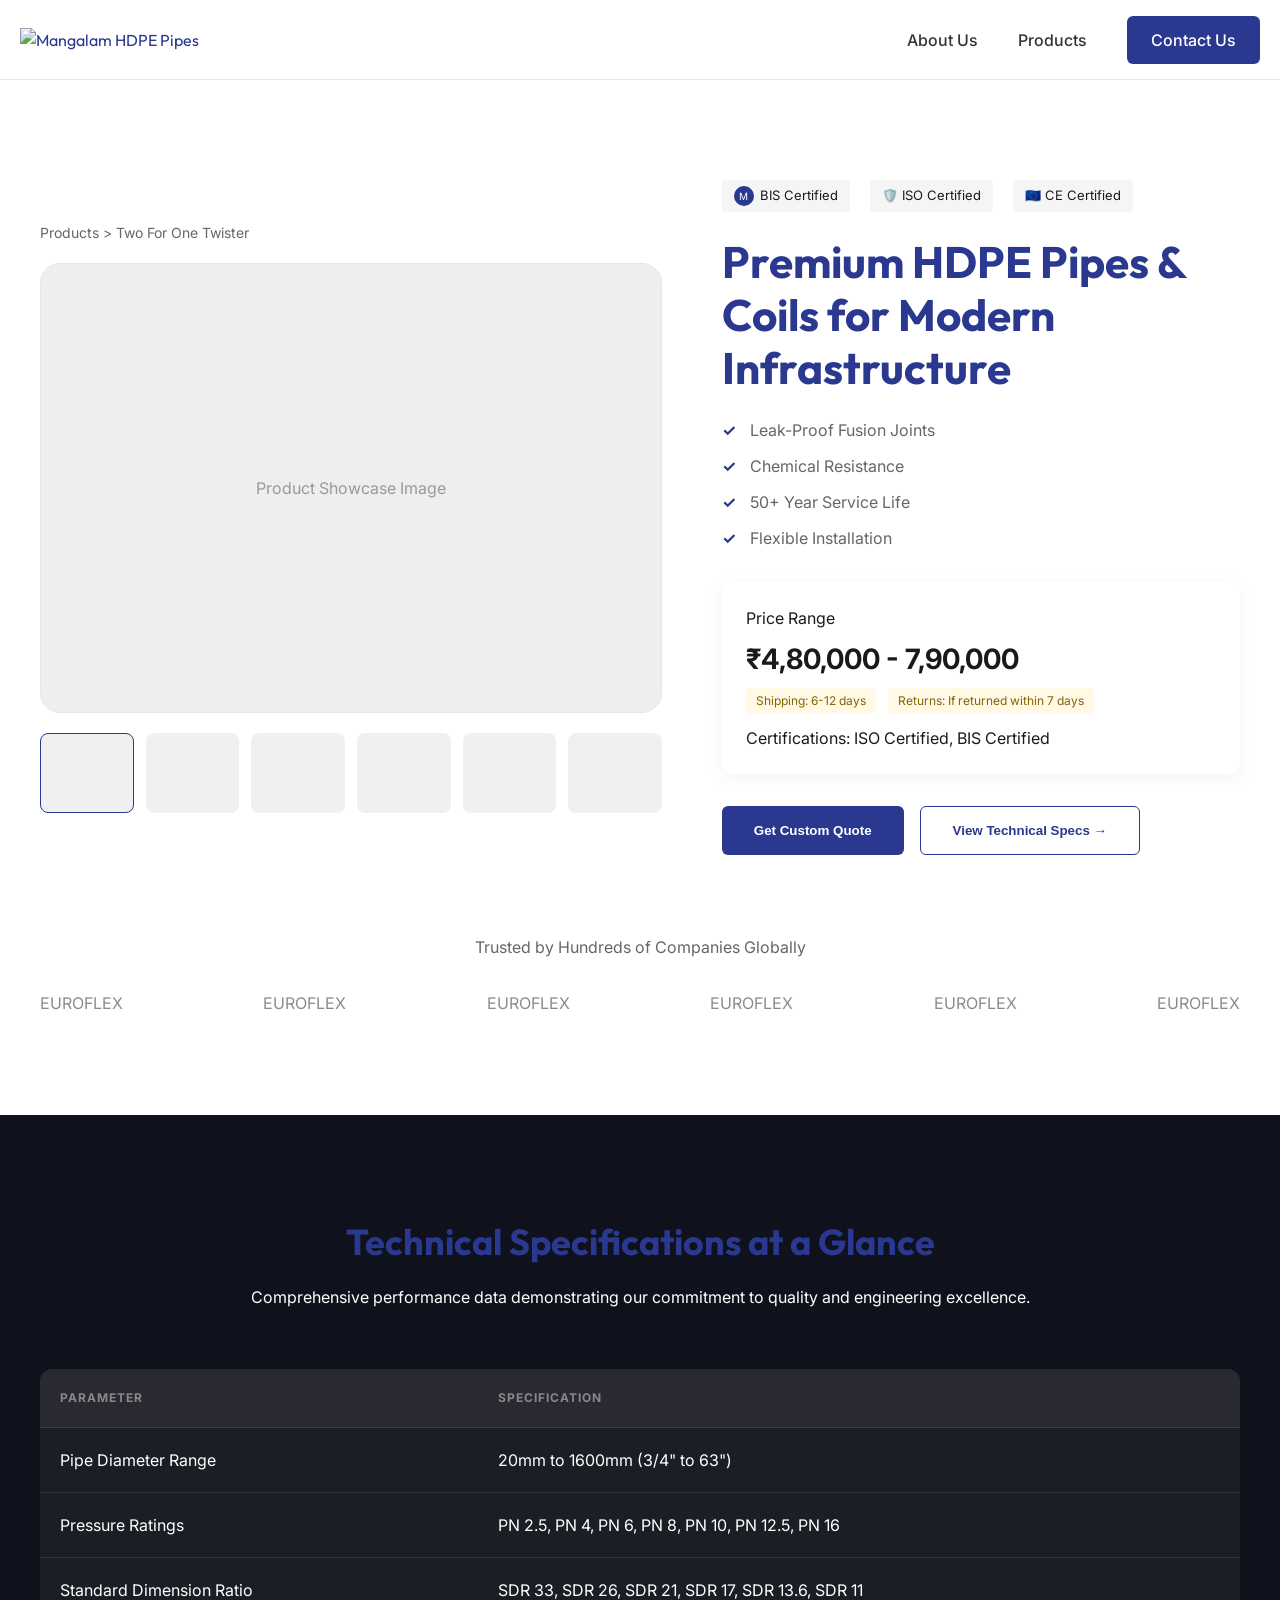
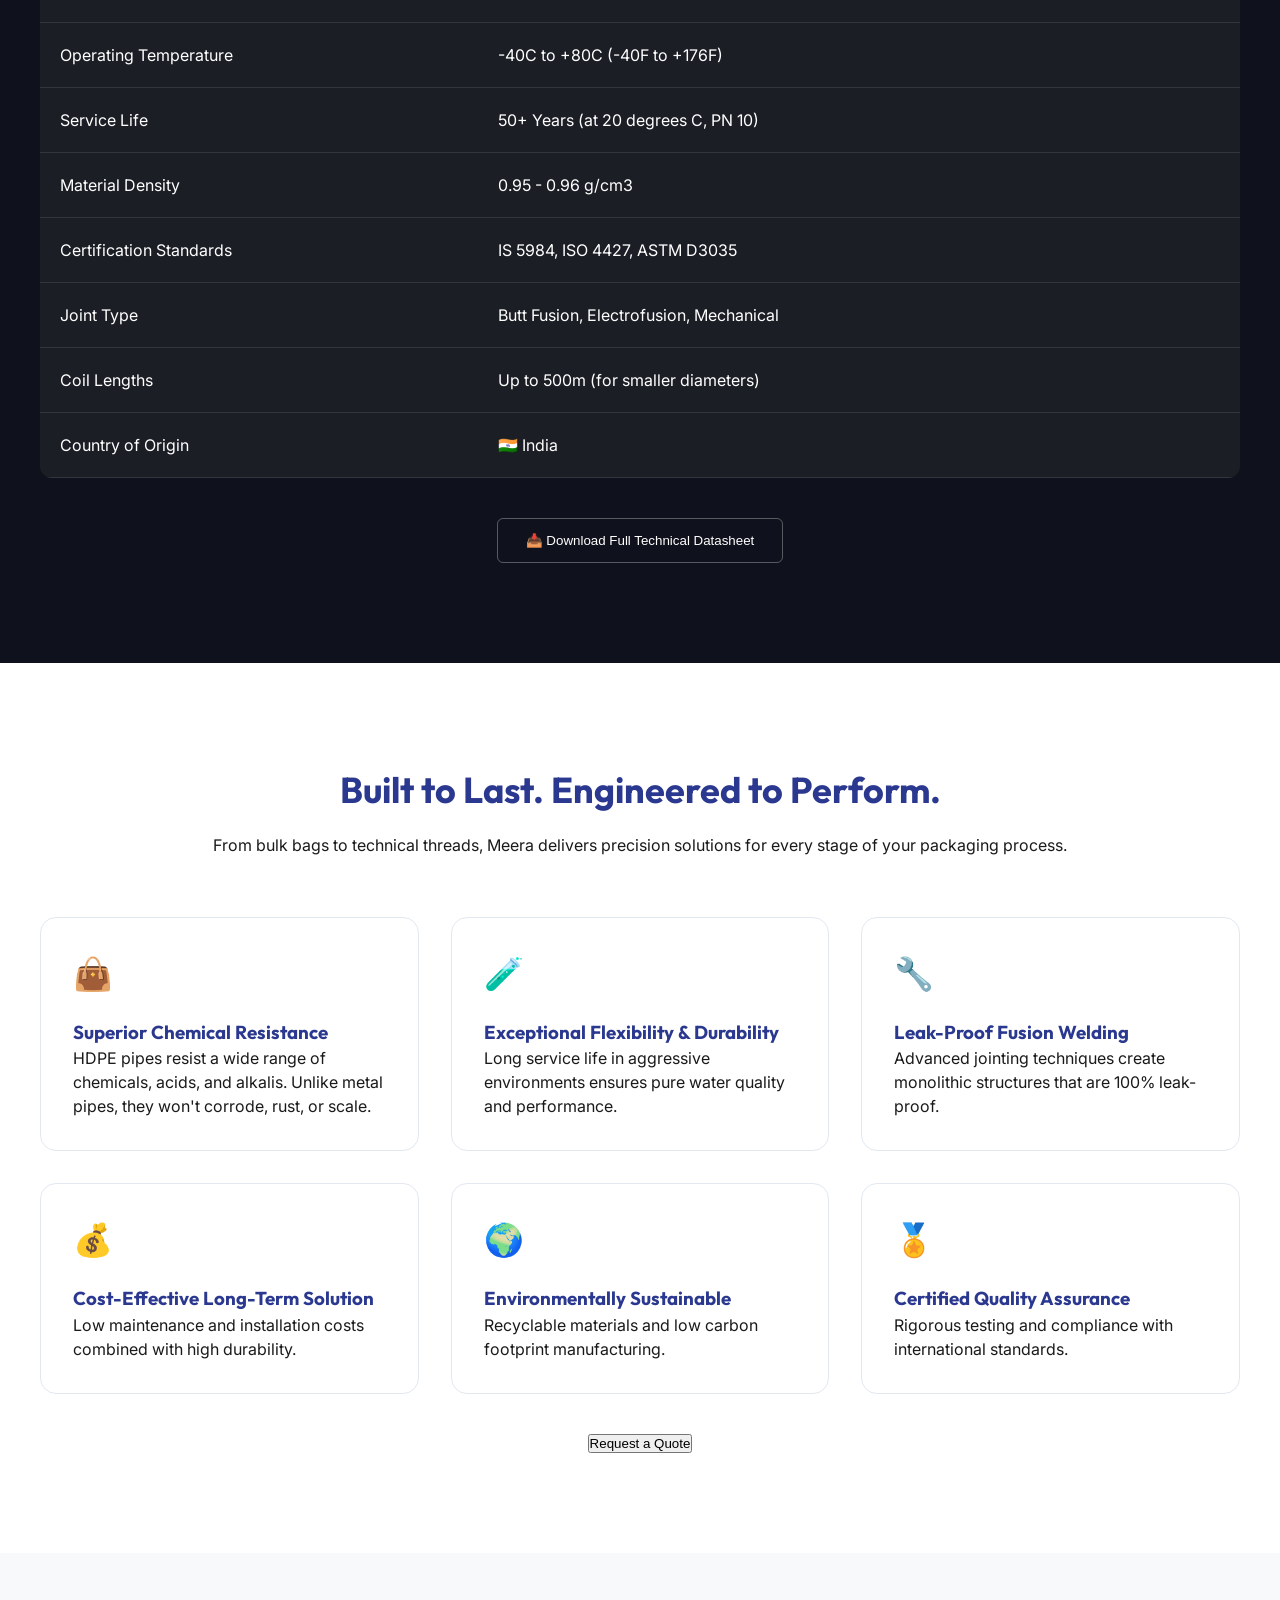
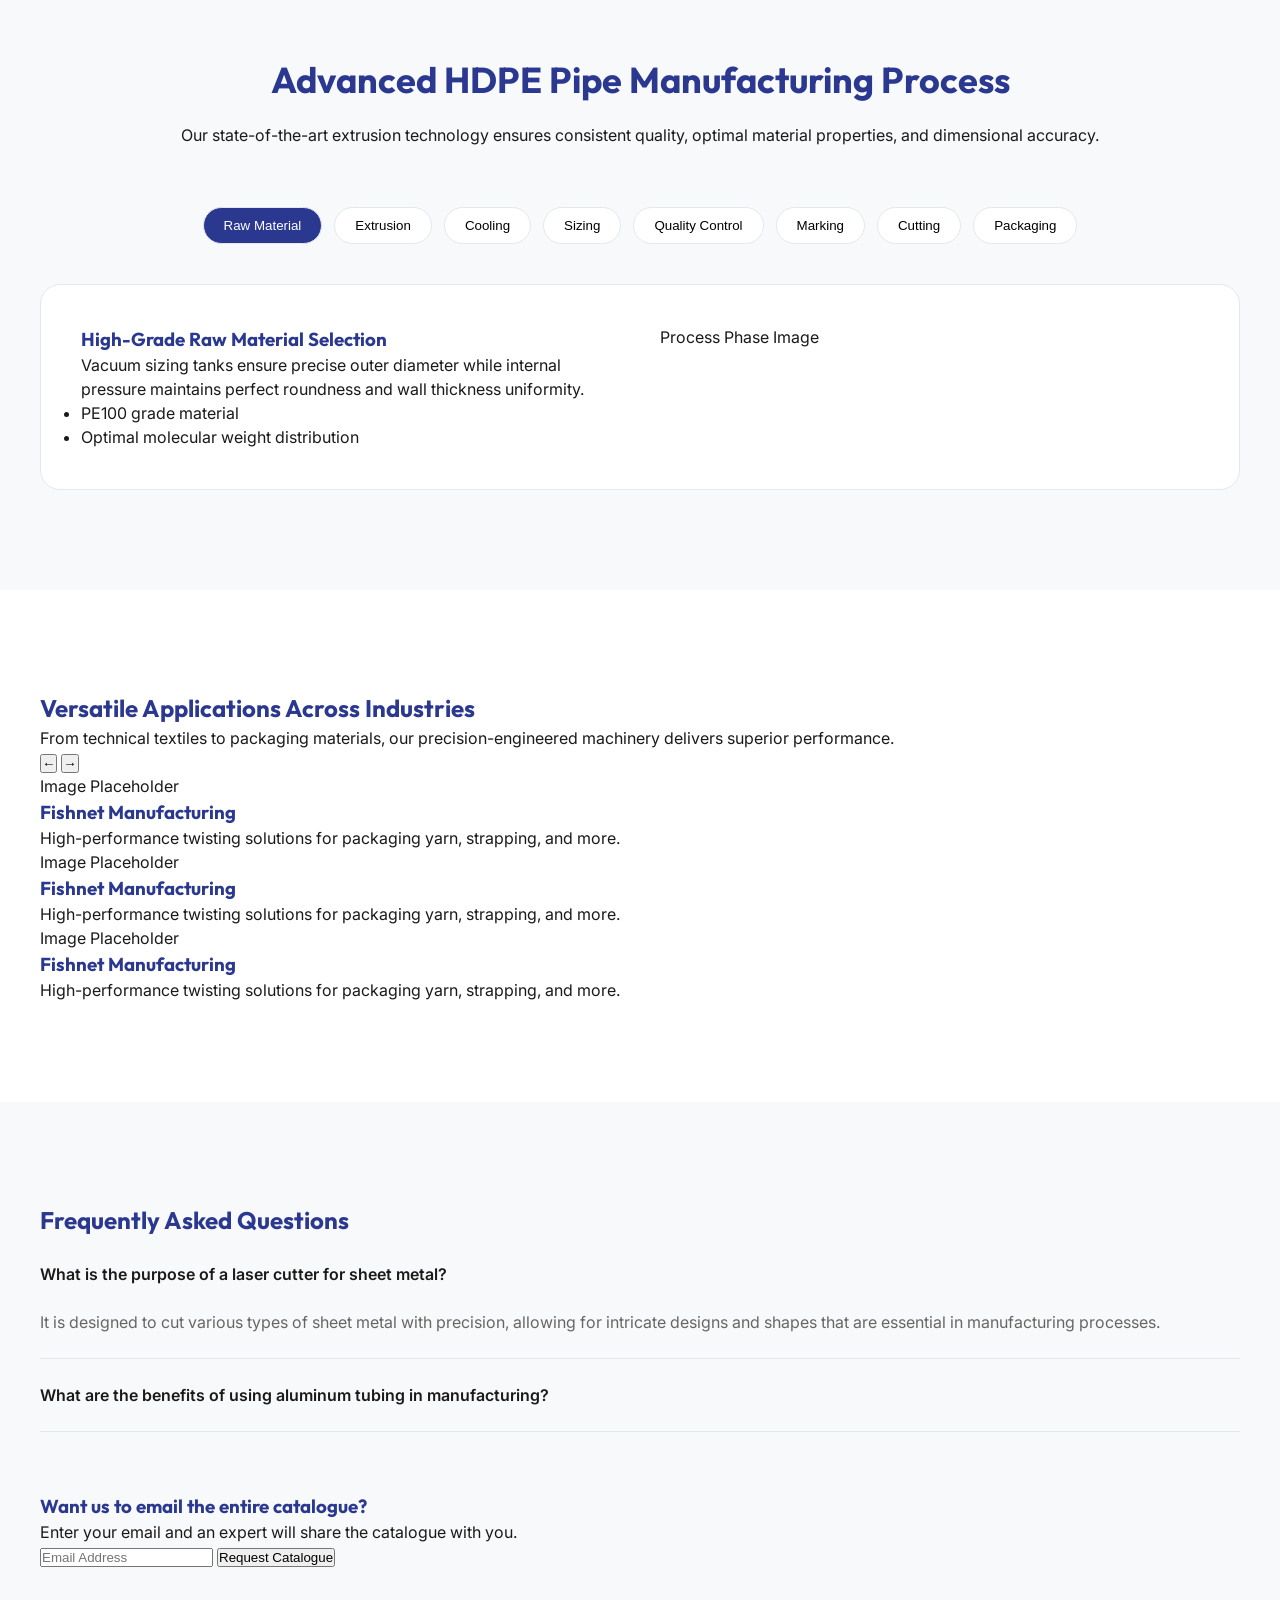
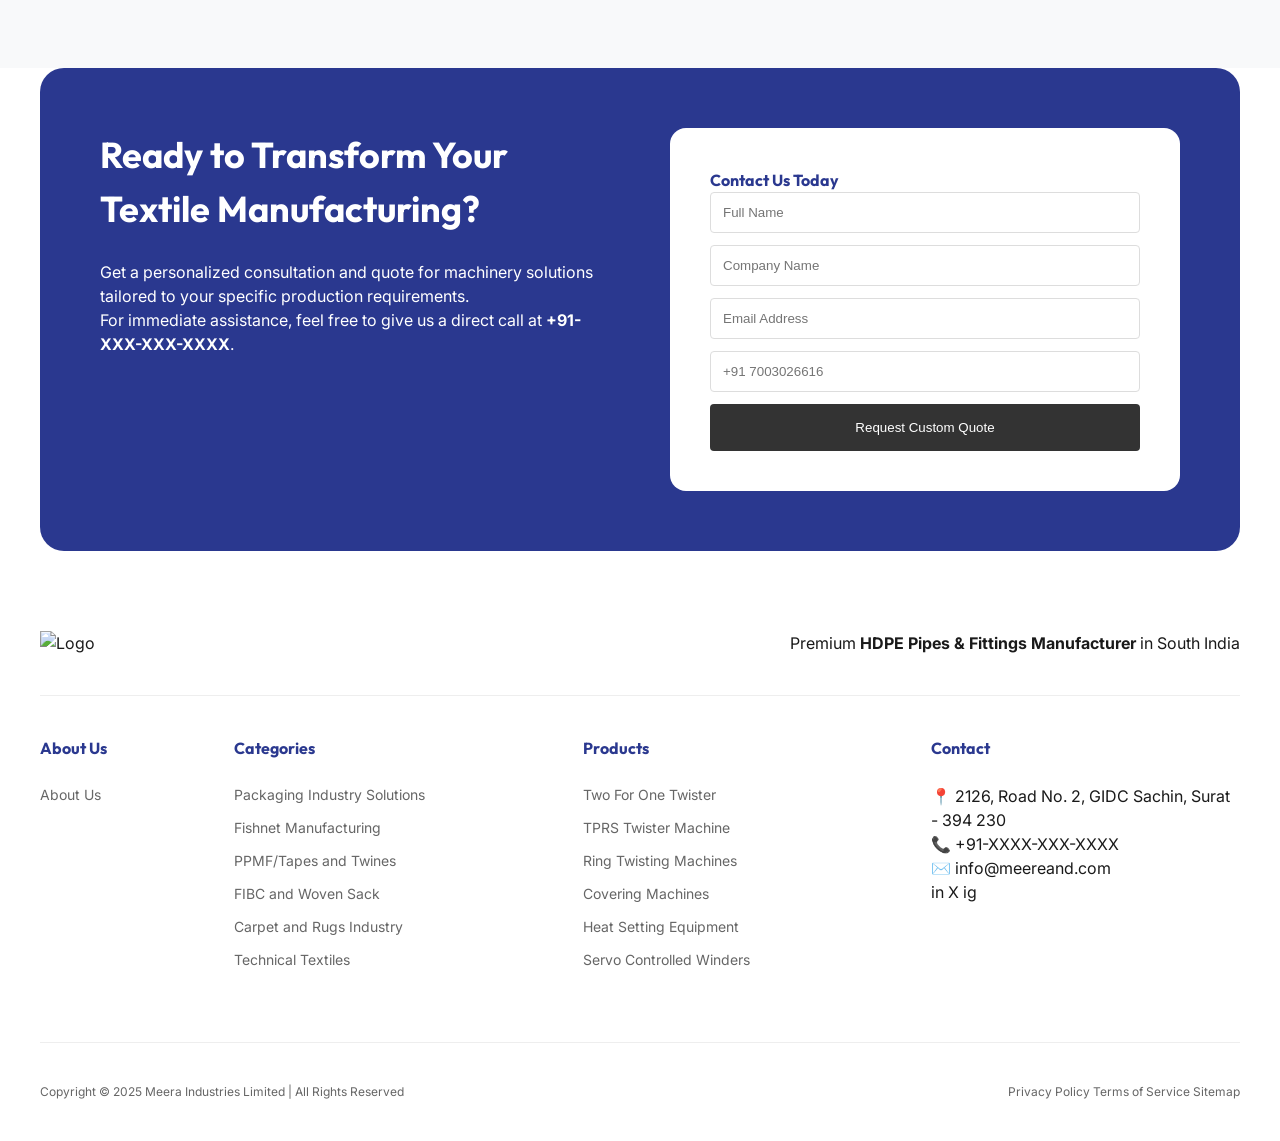
==== index.html @ 91569b4b "Initial commit - Mangalam HDPE Pipes Implementation" ====
<!DOCTYPE html>
<html lang="en">
<head>
    <meta charset="UTF-8">
    <meta name="viewport" content="width=device-width, initial-scale=1.0">
    <title>Mangalam HDPE Pipes - Premium Infrastructure Solutions</title>
    <link rel="preconnect" href="https://fonts.googleapis.com">
    <link rel="preconnect" href="https://fonts.gstatic.com" crossorigin>
    <link href="https://fonts.googleapis.com/css2?family=Inter:wght@400;500;600&family=Outfit:wght@600;700&display=swap" rel="stylesheet">
    <link rel="stylesheet" href="styles.css">
</head>
<body>

    <!-- Sticky Header -->
    <header id="main-header" class="header">
        <div class="container container-wide">
            <div class="logo">
                <img src="placeholder-logo.png" alt="Mangalam HDPE Pipes" class="logo-img">
            </div>
            <nav class="nav-links">
                <a href="#about">About Us</a>
                <div class="dropdown">
                    <a href="#products">Products <span class="arrow-down"></span></a>
                </div>
                <a href="#contact" class="btn-contact">Contact Us</a>
            </nav>
        </div>
    </header>

    <main>
        <!-- Section 1: Hero -->
        <section class="hero-section">
            <div class="container">
                <div class="hero-grid">
                    <div class="hero-carousel">
                        <div class="breadcrumb">Products > Two For One Twister</div>
                        <div class="carousel-main zoom-container">
                            <div class="carousel-placeholder">
                                <span>Product Showcase Image</span>
                            </div>
                            <!-- Navigation Arrows -->
                            <div class="carousel-nav">
                                <button class="nav-btn prev">&#10094;</button>
                                <button class="nav-btn next">&#10095;</button>
                            </div>
                            <div class="zoom-lens"></div>
                            <div class="zoom-result"></div>
                        </div>
                        <div class="carousel-thumbs">
                            <div class="thumb active"></div>
                            <div class="thumb"></div>
                            <div class="thumb"></div>
                            <div class="thumb"></div>
                            <div class="thumb"></div>
                            <div class="thumb"></div>
                        </div>
                    </div>
                    <div class="hero-info">
                        <div class="certifications">
                            <div class="cert-item"><span class="m-icon">M</span> BIS Certified</div>
                            <div class="cert-item">🛡️ ISO Certified</div>
                            <div class="cert-item">🇪🇺 CE Certified</div>
                        </div>
                        <h1>Premium HDPE Pipes & Coils for Modern Infrastructure</h1>
                        <ul class="features-list">
                            <li>Leak-Proof Fusion Joints</li>
                            <li>Chemical Resistance</li>
                            <li>50+ Year Service Life</li>
                            <li>Flexible Installation</li>
                        </ul>
                        <div class="price-box">
                            <span class="label">Price Range</span>
                            <div class="price">₹4,80,000 - 7,90,000</div>
                            <div class="price-tags">
                                <span class="tag">Shipping: 6-12 days</span>
                                <span class="tag">Returns: If returned within 7 days</span>
                            </div>
                            <p class="cert-note">Certifications: ISO Certified, BIS Certified</p>
                        </div>
                        <div class="action-btns">
                            <button class="btn-primary">Get Custom Quote</button>
                            <button class="btn-outline">View Technical Specs <span>&rarr;</span></button>
                        </div>
                    </div>
                </div>
                
                <div class="trusted-bar">
                    <p>Trusted by Hundreds of Companies Globally</p>
                    <div class="logos-grid">
                        <div class="brand">EUROFLEX</div>
                        <div class="brand">EUROFLEX</div>
                        <div class="brand">EUROFLEX</div>
                        <div class="brand">EUROFLEX</div>
                        <div class="brand">EUROFLEX</div>
                        <div class="brand">EUROFLEX</div>
                    </div>
                </div>
            </div>
        </section>

        <!-- Section 2: Technical Specifications (Dark) -->
        <section class="tech-specs dark-bg">
            <div class="container">
                <div class="section-header">
                    <h2>Technical Specifications at a Glance</h2>
                    <p>Comprehensive performance data demonstrating our commitment to quality and engineering excellence.</p>
                </div>
                <table class="specs-table">
                    <tr><th>PARAMETER</th><th>SPECIFICATION</th></tr>
                    <tr><td>Pipe Diameter Range</td><td>20mm to 1600mm (3/4" to 63")</td></tr>
                    <tr><td>Pressure Ratings</td><td>PN 2.5, PN 4, PN 6, PN 8, PN 10, PN 12.5, PN 16</td></tr>
                    <tr><td>Standard Dimension Ratio</td><td>SDR 33, SDR 26, SDR 21, SDR 17, SDR 13.6, SDR 11</td></tr>
                    <tr><td>Operating Temperature</td><td>-40C to +80C (-40F to +176F)</td></tr>
                    <tr><td>Service Life</td><td>50+ Years (at 20 degrees C, PN 10)</td></tr>
                    <tr><td>Material Density</td><td>0.95 - 0.96 g/cm3</td></tr>
                    <tr><td>Certification Standards</td><td>IS 5984, ISO 4427, ASTM D3035</td></tr>
                    <tr><td>Joint Type</td><td>Butt Fusion, Electrofusion, Mechanical</td></tr>
                    <tr><td>Coil Lengths</td><td>Up to 500m (for smaller diameters)</td></tr>
                    <tr><td>Country of Origin</td><td>🇮🇳 India</td></tr>
                </table>
                <div class="action-center">
                    <button class="btn-download">📥 Download Full Technical Datasheet</button>
                </div>
            </div>
        </section>

        <!-- Section 3: Built to Last -->
        <section class="built-to-last">
            <div class="container">
                <div class="section-header">
                    <h2>Built to Last. Engineered to Perform.</h2>
                    <p>From bulk bags to technical threads, Meera delivers precision solutions for every stage of your packaging process.</p>
                </div>
                <div class="features-grid-6">
                    <div class="feat-card">
                        <div class="icon-m">👜</div>
                        <h3>Superior Chemical Resistance</h3>
                        <p>HDPE pipes resist a wide range of chemicals, acids, and alkalis. Unlike metal pipes, they won't corrode, rust, or scale.</p>
                    </div>
                    <!-- Repeat for 6 cards -->
                    <div class="feat-card">
                        <div class="icon-m">🧪</div>
                        <h3>Exceptional Flexibility & Durability</h3>
                        <p>Long service life in aggressive environments ensures pure water quality and performance.</p>
                    </div>
                    <div class="feat-card">
                        <div class="icon-m">🔧</div>
                        <h3>Leak-Proof Fusion Welding</h3>
                        <p>Advanced jointing techniques create monolithic structures that are 100% leak-proof.</p>
                    </div>
                    <div class="feat-card">
                        <div class="icon-m">💰</div>
                        <h3>Cost-Effective Long-Term Solution</h3>
                        <p>Low maintenance and installation costs combined with high durability.</p>
                    </div>
                    <div class="feat-card">
                        <div class="icon-m">🌍</div>
                        <h3>Environmentally Sustainable</h3>
                        <p>Recyclable materials and low carbon footprint manufacturing.</p>
                    </div>
                    <div class="feat-card">
                        <div class="icon-m">🏅</div>
                        <h3>Certified Quality Assurance</h3>
                        <p>Rigorous testing and compliance with international standards.</p>
                    </div>
                </div>
                <div class="action-center">
                    <button class="btn-quote-blue">Request a Quote</button>
                </div>
            </div>
        </section>

        <!-- Section 4: Manufacturing Process -->
        <section class="manufacturing-process gray-bg">
            <div class="container">
                <div class="section-header">
                    <h2>Advanced HDPE Pipe Manufacturing Process</h2>
                    <p class="process-desc">Our state-of-the-art extrusion technology ensures consistent quality, optimal material properties, and dimensional accuracy.</p>
                </div>
                
                <div class="process-tabs">
                    <button class="tab active">Raw Material</button>
                    <button class="tab">Extrusion</button>
                    <button class="tab">Cooling</button>
                    <button class="tab">Sizing</button>
                    <button class="tab">Quality Control</button>
                    <button class="tab">Marking</button>
                    <button class="tab">Cutting</button>
                    <button class="tab">Packaging</button>
                </div>

                <div class="process-card">
                    <div class="process-content">
                        <h3>High-Grade Raw Material Selection</h3>
                        <p>Vacuum sizing tanks ensure precise outer diameter while internal pressure maintains perfect roundness and wall thickness uniformity.</p>
                        <ul class="check-list">
                            <li>PE100 grade material</li>
                            <li>Optimal molecular weight distribution</li>
                        </ul>
                    </div>
                    <div class="process-image">
                        <div class="image-placeholder">Process Phase Image</div>
                    </div>
                </div>
            </div>
        </section>

        <!-- Section 5: Applications Carousel -->
        <section class="applications">
            <div class="container">
                <div class="flex-header">
                    <div class="section-title">
                        <h2>Versatile Applications Across Industries</h2>
                        <p>From technical textiles to packaging materials, our precision-engineered machinery delivers superior performance.</p>
                    </div>
                    <div class="carousel-nav-simple">
                        <button class="c-prev">&larr;</button>
                        <button class="c-next">&rarr;</button>
                    </div>
                </div>
                <div class="apps-grid">
                    <div class="app-card">
                        <div class="app-img">Image Placeholder</div>
                        <div class="app-info">
                            <h3>Fishnet Manufacturing</h3>
                            <p>High-performance twisting solutions for packaging yarn, strapping, and more.</p>
                        </div>
                    </div>
                    <div class="app-card">
                        <div class="app-img">Image Placeholder</div>
                        <div class="app-info">
                            <h3>Fishnet Manufacturing</h3>
                            <p>High-performance twisting solutions for packaging yarn, strapping, and more.</p>
                        </div>
                    </div>
                    <div class="app-card">
                        <div class="app-img">Image Placeholder</div>
                        <div class="app-info">
                            <h3>Fishnet Manufacturing</h3>
                            <p>High-performance twisting solutions for packaging yarn, strapping, and more.</p>
                        </div>
                    </div>
                </div>
            </div>
        </section>

        <!-- Section 6: FAQ -->
        <section class="faq-section gray-bg">
            <div class="container">
                <h2>Frequently Asked Questions</h2>
                <div class="accordion">
                    <div class="acc-item active">
                        <div class="acc-header">What is the purpose of a laser cutter for sheet metal? <span class="acc-icon"></span></div>
                        <div class="acc-content">It is designed to cut various types of sheet metal with precision, allowing for intricate designs and shapes that are essential in manufacturing processes.</div>
                    </div>
                    <div class="acc-item">
                        <div class="acc-header">What are the benefits of using aluminum tubing in manufacturing? <span class="acc-icon"></span></div>
                        <div class="acc-content">Aluminum tubing is lightweight yet durable, making it ideal for aerospace, automotive, and construction industries.</div>
                    </div>
                    <!-- More items -->
                </div>
                
                <div class="catalogue-promo">
                    <div class="promo-text">
                        <h3>Want us to email the entire catalogue?</h3>
                        <p>Enter your email and an expert will share the catalogue with you.</p>
                    </div>
                    <div class="promo-form">
                        <input type="email" placeholder="Email Address">
                        <button>Request Catalogue</button>
                    </div>
                </div>
            </div>
        </section>

        <!-- Section 7: Ready to Transform (Blue Box) -->
        <section class="transform-section container">
            <div class="transform-box">
                <div class="t-left">
                    <h2>Ready to Transform Your Textile Manufacturing?</h2>
                    <p>Get a personalized consultation and quote for machinery solutions tailored to your specific production requirements.</p>
                    <p class="phone-link">For immediate assistance, feel free to give us a direct call at <strong>+91-XXX-XXX-XXXX</strong>.</p>
                </div>
                <div class="t-right">
                    <div class="contact-card">
                        <h4>Contact Us Today</h4>
                        <form>
                            <input type="text" placeholder="Full Name">
                            <input type="text" placeholder="Company Name">
                            <input type="email" placeholder="Email Address">
                            <input type="tel" placeholder="+91 7003026616">
                            <button class="btn-submit">Request Custom Quote</button>
                        </form>
                    </div>
                </div>
            </div>
        </section>

    </main>

    <footer class="main-footer">
        <div class="container">
            <div class="footer-top">
                <div class="brand-side">
                    <img src="placeholder-logo.png" alt="Logo" class="f-logo">
                </div>
                <div class="promo-tag">
                    <p>Premium <strong>HDPE Pipes & Fittings Manufacturer</strong> in South India</p>
                </div>
            </div>
            <div class="footer-grid">
                <div class="f-col">
                    <h4>About Us</h4>
                    <ul><li>About Us</li></ul>
                </div>
                <div class="f-col">
                    <h4>Categories</h4>
                    <ul>
                        <li>Packaging Industry Solutions</li>
                        <li>Fishnet Manufacturing</li>
                        <li>PPMF/Tapes and Twines</li>
                        <li>FIBC and Woven Sack</li>
                        <li>Carpet and Rugs Industry</li>
                        <li>Technical Textiles</li>
                    </ul>
                </div>
                <div class="f-col">
                    <h4>Products</h4>
                    <ul>
                        <li>Two For One Twister</li>
                        <li>TPRS Twister Machine</li>
                        <li>Ring Twisting Machines</li>
                        <li>Covering Machines</li>
                        <li>Heat Setting Equipment</li>
                        <li>Servo Controlled Winders</li>
                    </ul>
                </div>
                <div class="f-col">
                    <h4>Contact</h4>
                    <p>📍 2126, Road No. 2, GIDC Sachin, Surat - 394 230</p>
                    <p>📞 +91-XXXX-XXX-XXXX</p>
                    <p>✉️ info@meereand.com</p>
                    <div class="socials">
                        <span>in</span> <span>X</span> <span>ig</span>
                    </div>
                </div>
            </div>
            <div class="footer-bottom">
                <p>Copyright © 2025 Meera Industries Limited | All Rights Reserved</p>
                <div class="f-links">
                    <span>Privacy Policy</span>
                    <span>Terms of Service</span>
                    <span>Sitemap</span>
                </div>
            </div>
        </div>
    </footer>

    <script src="script.js"></script>
</body>
</html>
---- styles.css ----
/* Design System */
:root {
    --primary-blue: #2A388F;
    --dark-bg: #0F121C;
    --light-bg: #F8F9FA;
    --text-main: #1A1A1A;
    --text-muted: #666666;
    --border-color: #E2E8F0;
    --white: #FFFFFF;
    --max-width: 1240px;
}

* {
    margin: 0;
    padding: 0;
    box-sizing: border-box;
}

body {
    font-family: 'Inter', sans-serif;
    color: var(--text-main);
    background-color: var(--white);
    line-height: 1.5;
}

h1, h2, h3, h4, .logo {
    font-family: 'Outfit', sans-serif;
    color: var(--primary-blue);
}

.container {
    max-width: var(--max-width);
    margin: 0 auto;
    padding: 0 20px;
}

.container-wide {
    max-width: 1440px;
}

section {
    padding: 100px 0;
}

.gray-bg { background-color: var(--light-bg); }
.dark-bg { background-color: var(--dark-bg); color: var(--white); }

/* --- Header --- */
.header {
    height: 80px;
    display: flex;
    align-items: center;
    border-bottom: 1px solid var(--border-color);
    background: var(--white);
}

.header .container {
    display: flex;
    justify-content: space-between;
    align-items: center;
    width: 100%;
}

.nav-links {
    display: flex;
    align-items: center;
    gap: 40px;
}

.nav-links a {
    text-decoration: none;
    color: #333;
    font-weight: 500;
}

.btn-contact {
    background: var(--primary-blue);
    color: white !important;
    padding: 12px 24px;
    border-radius: 6px;
}

/* --- Hero Section --- */
.hero-grid {
    display: grid;
    grid-template-columns: 1.2fr 1fr;
    gap: 60px;
    align-items: center;
}

.breadcrumb {
    color: var(--text-muted);
    font-size: 14px;
    margin-bottom: 20px;
}

.carousel-main {
    background: #eee;
    height: 450px;
    border-radius: 20px;
    position: relative;
    overflow: hidden;
    border: 1px solid var(--border-color);
}

.carousel-placeholder {
    display: flex;
    align-items: center;
    justify-content: center;
    height: 100%;
    color: #999;
}

.carousel-thumbs {
    display: flex;
    gap: 12px;
    margin-top: 20px;
}

.thumb {
    flex: 1;
    height: 80px;
    background: #f0f0f0;
    border-radius: 8px;
    border: 1px solid transparent;
}

.thumb.active { border-color: var(--primary-blue); }

.certifications {
    display: flex;
    gap: 20px;
    margin-bottom: 24px;
}

.cert-item {
    background: #f5f5f5;
    padding: 6px 12px;
    border-radius: 4px;
    font-size: 13px;
    display: flex;
    align-items: center;
    gap: 6px;
}

.m-icon {
    background: var(--primary-blue);
    color: white;
    width: 20px;
    height: 20px;
    border-radius: 50%;
    display: flex;
    align-items: center;
    justify-content: center;
    font-size: 10px;
}

.hero-info h1 {
    font-size: 44px;
    line-height: 1.2;
    margin-bottom: 24px;
}

.features-list {
    list-style: none;
    margin-bottom: 32px;
}

.features-list li {
    margin-bottom: 12px;
    position: relative;
    padding-left: 28px;
    color: var(--text-muted);
}

.features-list li::before {
    content: "✓";
    position: absolute;
    left: 0;
    color: var(--primary-blue);
    font-weight: bold;
}

.price-box {
    background: white;
    padding: 24px;
    border-radius: 12px;
    box-shadow: 0 4px 20px rgba(0,0,0,0.05);
    margin-bottom: 32px;
}

.price {
    font-size: 28px;
    font-weight: 700;
    margin: 8px 0;
}

.price-tags {
    display: flex;
    gap: 12px;
    margin-bottom: 12px;
}

.tag {
    background: #FFF9E6;
    color: #856404;
    padding: 4px 10px;
    border-radius: 4px;
    font-size: 12px;
}

.action-btns {
    display: flex;
    gap: 16px;
}

.btn-primary {
    background: var(--primary-blue);
    color: white;
    border: none;
    padding: 16px 32px;
    border-radius: 6px;
    font-weight: 600;
    cursor: pointer;
}

.btn-outline {
    background: transparent;
    border: 1px solid var(--primary-blue);
    color: var(--primary-blue);
    padding: 16px 32px;
    border-radius: 6px;
    font-weight: 600;
    cursor: pointer;
}

/* --- Trusted Bar --- */
.trusted-bar {
    margin-top: 80px;
    text-align: center;
}

.trusted-bar p {
    color: var(--text-muted);
    margin-bottom: 32px;
}

.logos-grid {
    display: flex;
    justify-content: space-between;
    opacity: 0.5;
}

/* --- Tech Specs --- */
.section-header {
    text-align: center;
    margin-bottom: 60px;
}

.section-header h2 {
    font-size: 36px;
    margin-bottom: 16px;
}

.specs-table {
    width: 100%;
    border-collapse: collapse;
    background: #1C1E26;
    border-radius: 12px;
    overflow: hidden;
}

.specs-table th, .specs-table td {
    padding: 20px;
    text-align: left;
    border-bottom: 1px solid rgba(255,255,255,0.1);
}

.specs-table th { background: rgba(255,255,255,0.05); color: #888; font-size: 12px; letter-spacing: 1px; }

.action-center {
    display: flex;
    justify-content: center;
    margin-top: 40px;
}

.btn-download {
    background: transparent;
    border: 1px solid rgba(255,255,255,0.3);
    color: white;
    padding: 14px 28px;
    border-radius: 6px;
    cursor: pointer;
}

/* --- Features Grid --- */
.features-grid-6 {
    display: grid;
    grid-template-columns: repeat(3, 1fr);
    gap: 32px;
}

.feat-card {
    padding: 32px;
    border: 1px solid var(--border-color);
    border-radius: 16px;
}

.icon-m { font-size: 32px; margin-bottom: 20px; }

/* --- Process --- */
.process-tabs {
    display: flex;
    justify-content: center;
    flex-wrap: wrap;
    gap: 12px;
    margin-bottom: 40px;
}

.tab {
    padding: 10px 20px;
    border: 1px solid var(--border-color);
    background: white;
    border-radius: 50px;
    cursor: pointer;
}

.tab.active { background: var(--primary-blue); color: white; }

.process-card {
    background: white;
    padding: 40px;
    border-radius: 20px;
    display: grid;
    grid-template-columns: 1fr 1fr;
    gap: 40px;
    border: 1px solid var(--border-color);
}

/* --- FAQ --- */
.accordion { margin-bottom: 60px; }
.acc-item { border-bottom: 1px solid var(--border-color); }
.acc-header { padding: 24px 0; font-weight: 600; cursor: pointer; display: flex; justify-content: space-between; }
.acc-content { padding-bottom: 24px; color: var(--text-muted); display: none; }
.acc-item.active .acc-content { display: block; }

/* --- Transform Box --- */
.transform-box {
    background: var(--primary-blue);
    color: white;
    border-radius: 24px;
    padding: 60px;
    display: grid;
    grid-template-columns: 1fr 1fr;
    gap: 60px;
}

.transform-box h2 { color: white; font-size: 36px; margin-bottom: 24px; }

.contact-card {
    background: white;
    color: #333;
    padding: 40px;
    border-radius: 16px;
}

.contact-card input { width: 100%; padding: 12px; margin-bottom: 12px; border: 1px solid #ddd; border-radius: 4px; }

.btn-submit { width: 100%; background: #333; color: white; border: none; padding: 16px; border-radius: 4px; cursor: pointer; }

/* --- Footer --- */
.main-footer { padding: 80px 0 40px; }
.footer-top { display: flex; justify-content: space-between; border-bottom: 1px solid #eee; padding-bottom: 40px; margin-bottom: 40px; }
.footer-grid { display: grid; grid-template-columns: 1fr 2fr 2fr 2fr; gap: 40px; margin-bottom: 60px; }
.f-col h4 { margin-bottom: 24px; }
.f-col ul { list-style: none; }
.f-col li { margin-bottom: 12px; color: var(--text-muted); font-size: 14px; }
.footer-bottom { border-top: 1px solid #eee; padding-top: 40px; display: flex; justify-content: space-between; font-size: 12px; color: var(--text-muted); }

/* Zoom Logic */
.zoom-lens { position: absolute; border: 1px solid #d4d4d4; width: 100px; height: 100px; background: rgba(255,255,255,0.2); display: none; }
.zoom-result { position: absolute; border: 1px solid #d4d4d4; width: 100%; height: 100%; display: none; background-repeat: no-repeat; z-index: 10; pointer-events: none; }

/* --- Responsive --- */
@media (max-width: 1024px) {
    .hero-grid, .process-card, .transform-box { grid-template-columns: 1fr; }
    .features-grid-6 { grid-template-columns: 1fr 1fr; }
}
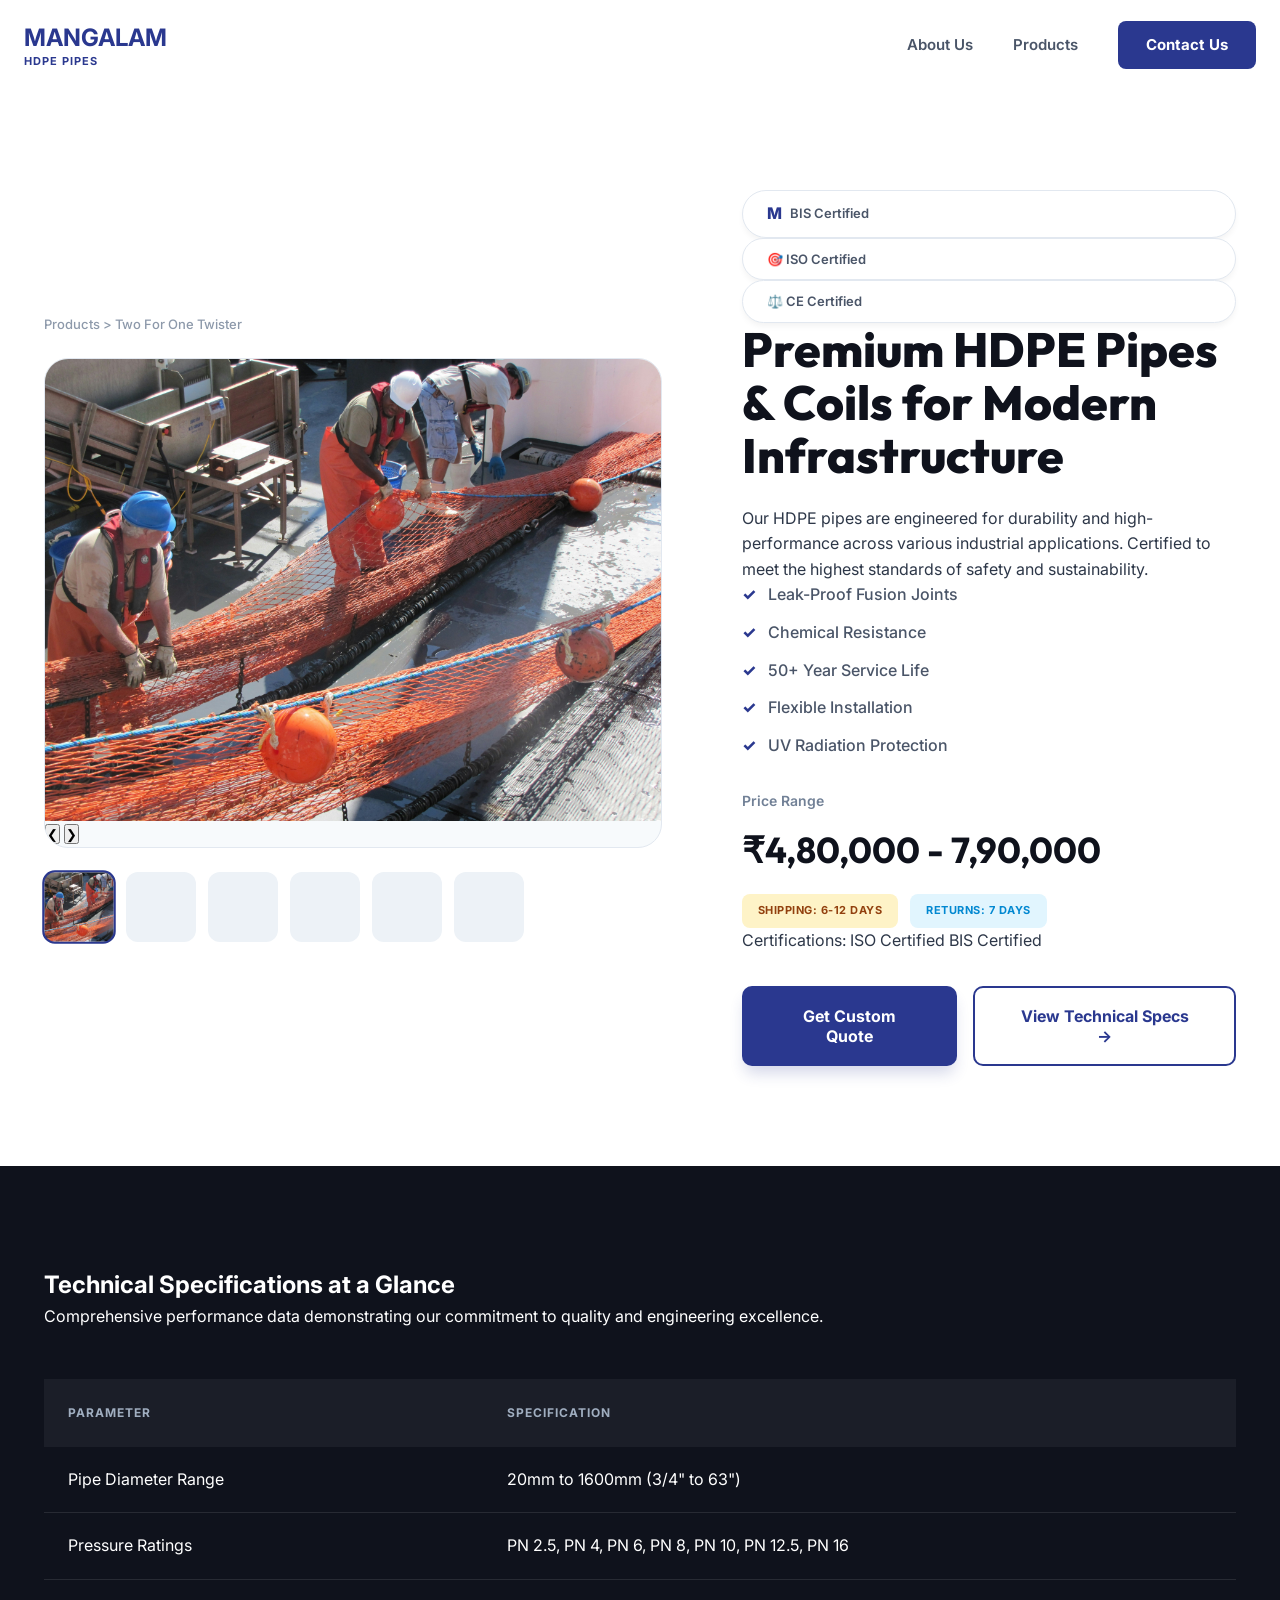
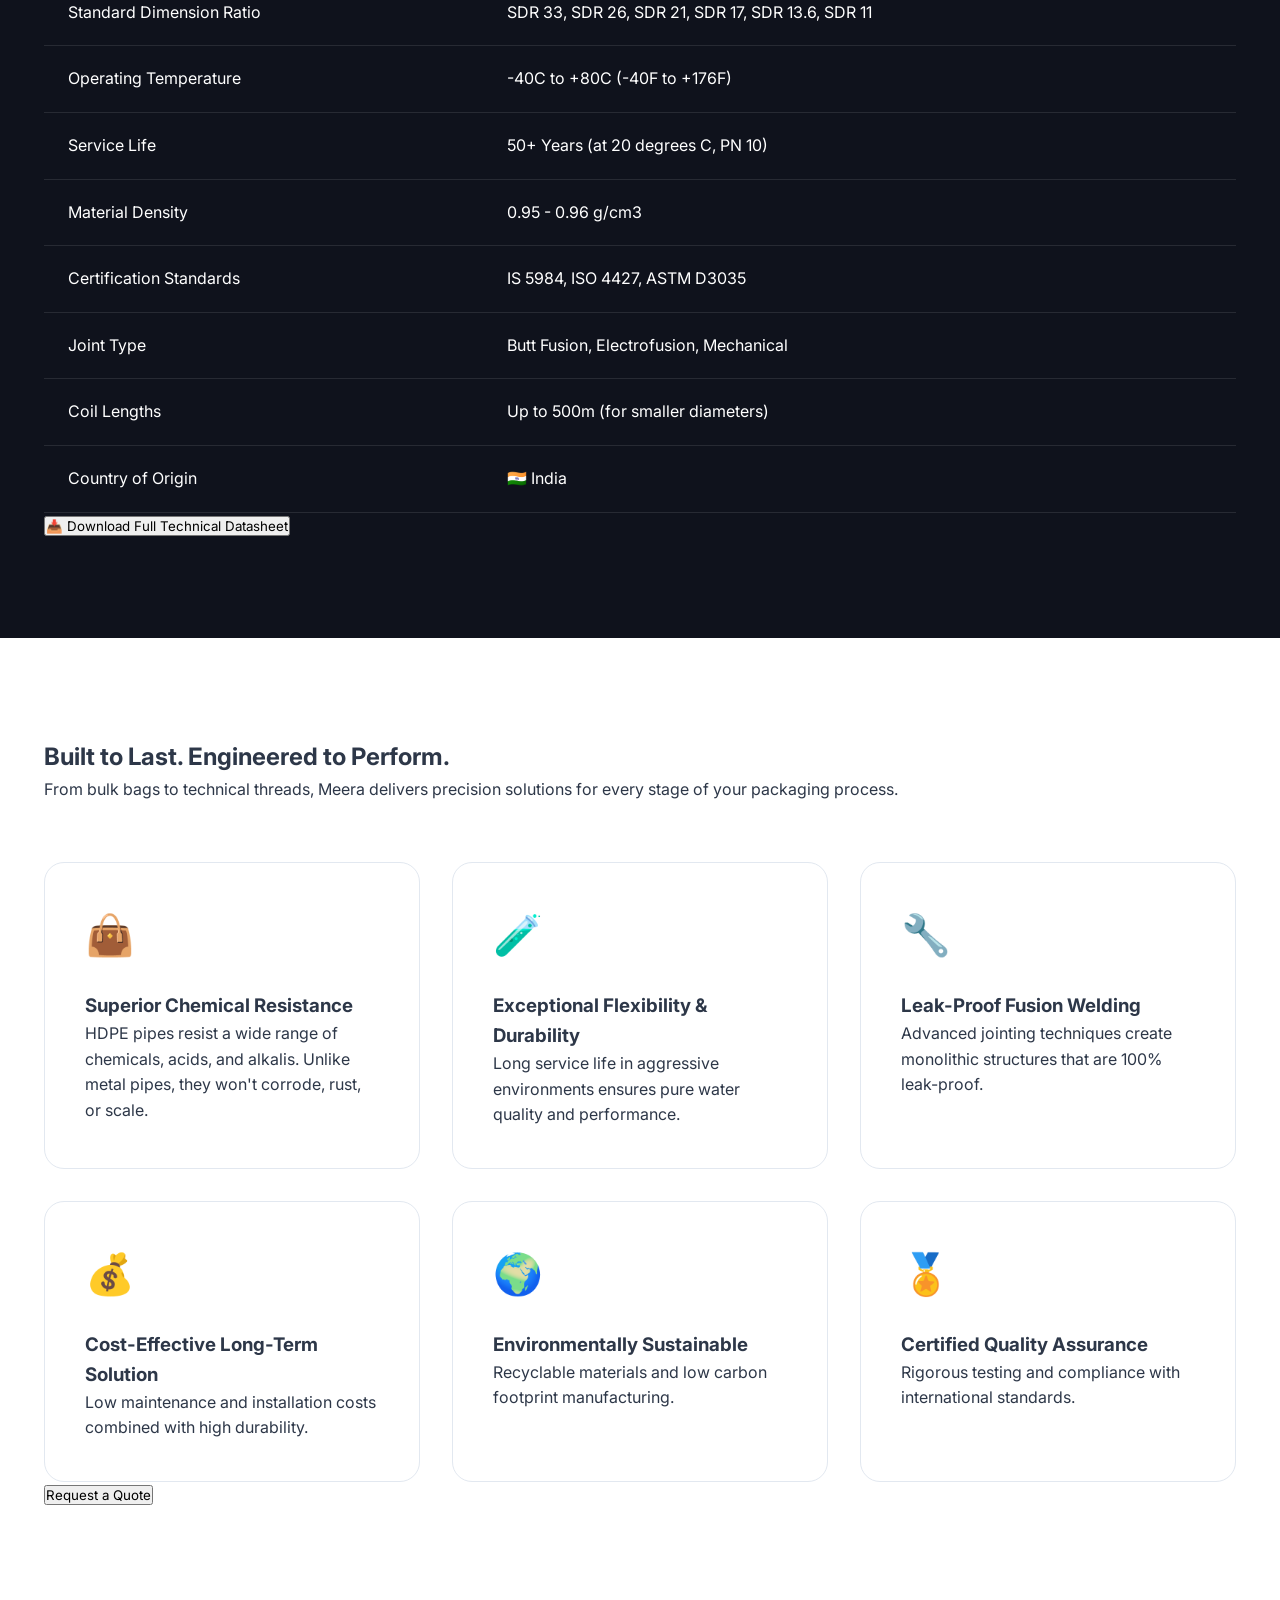
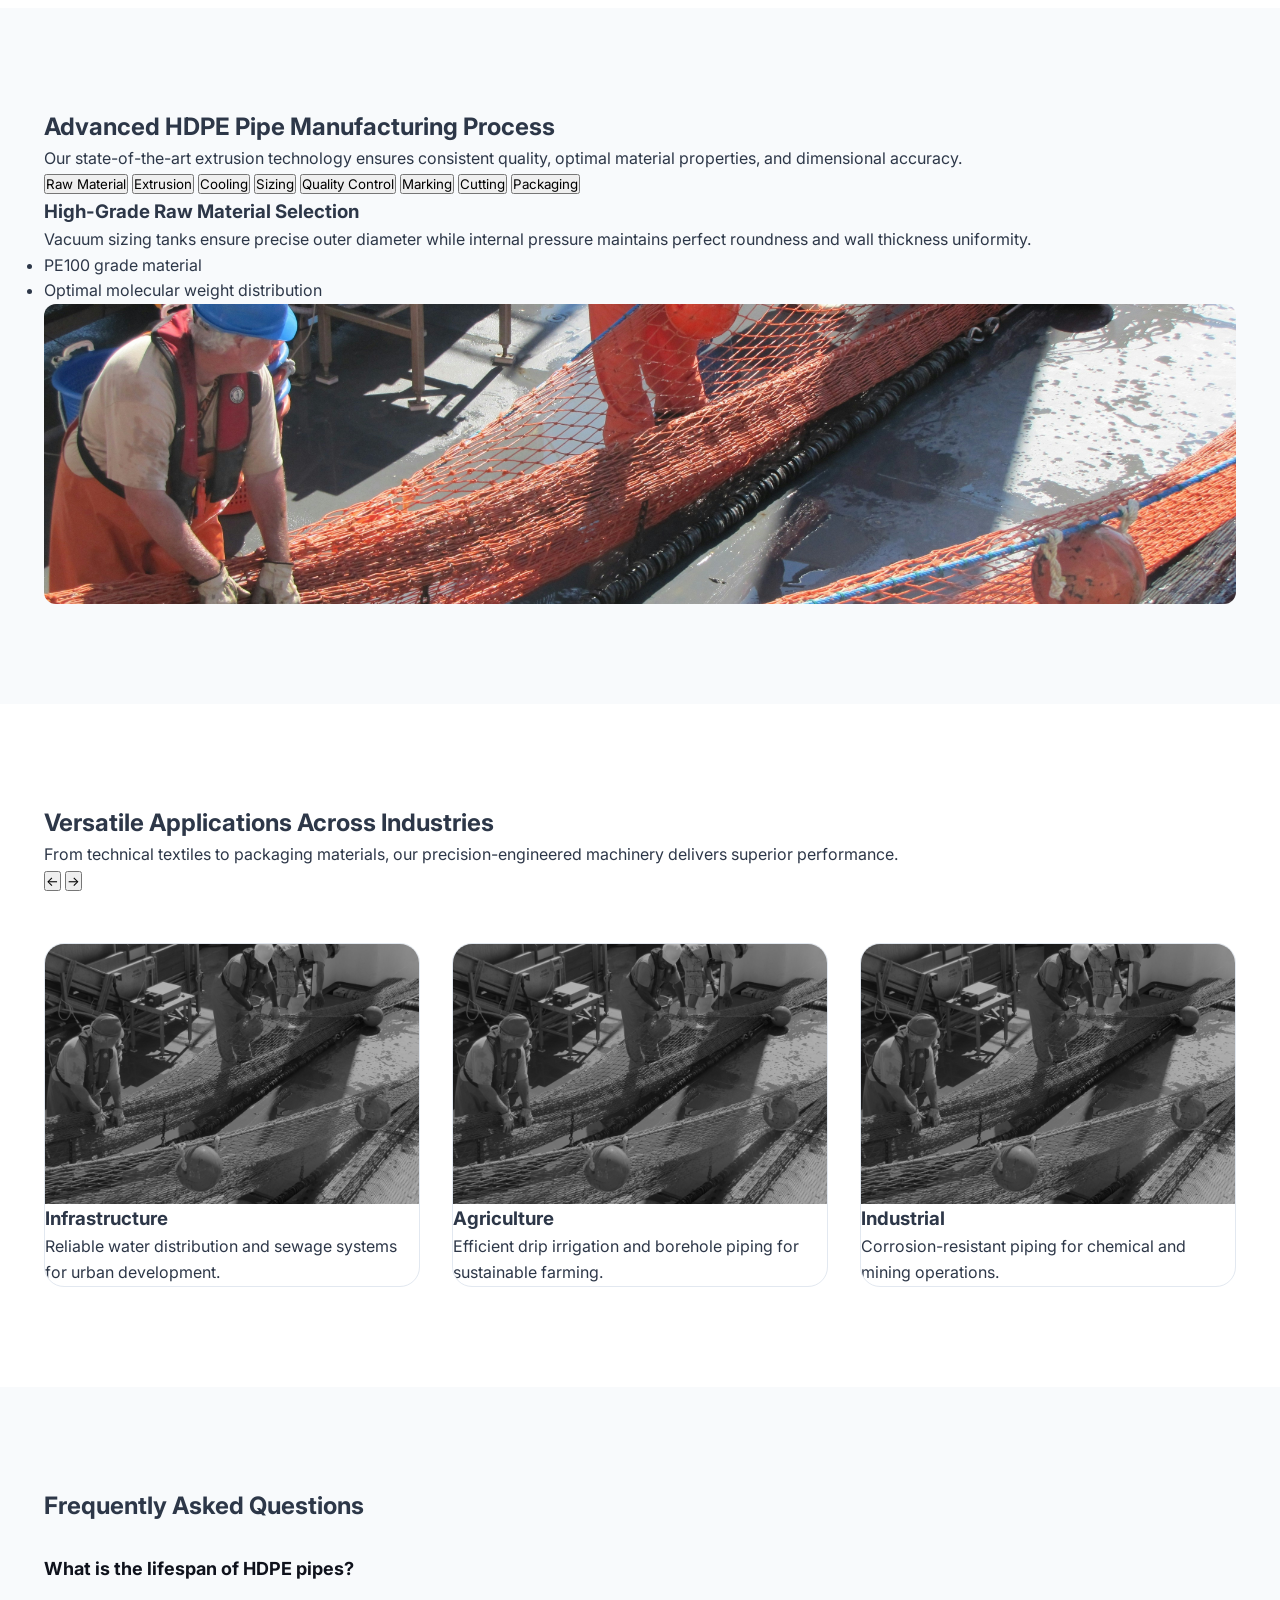
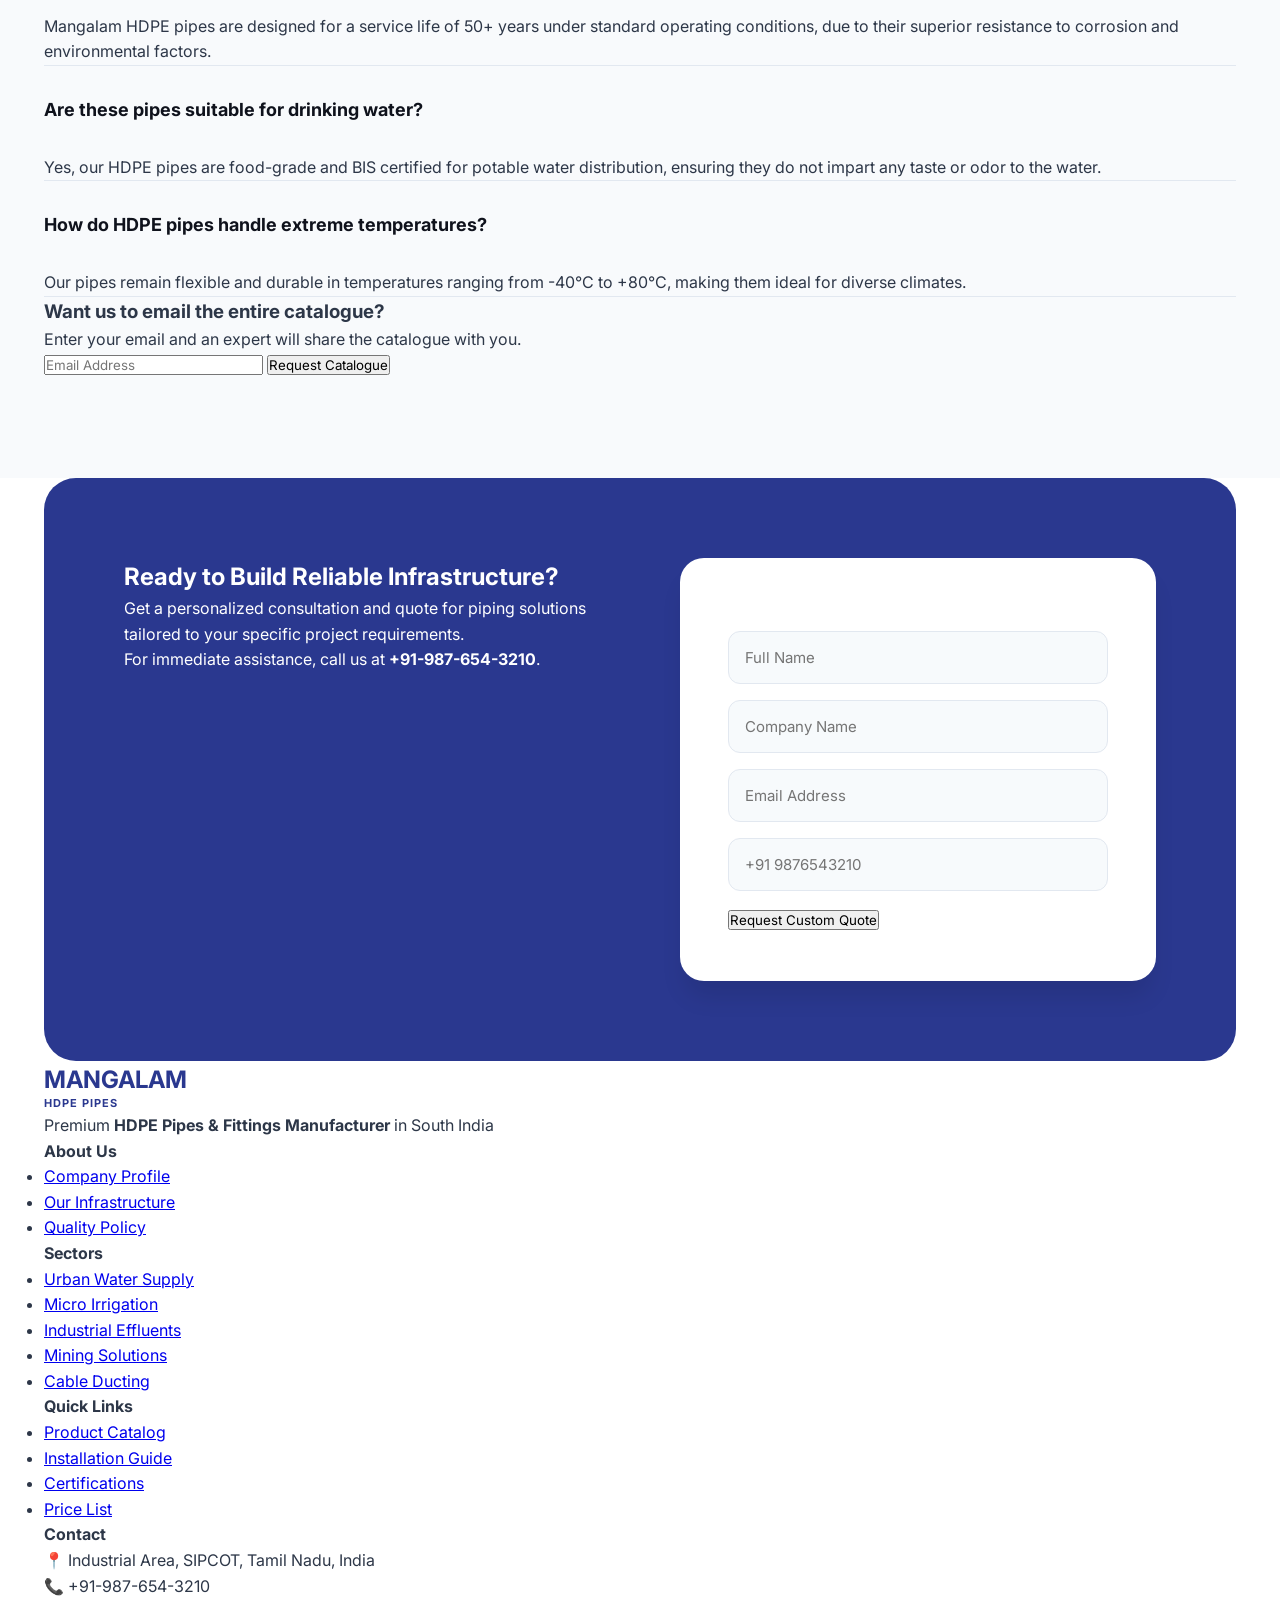
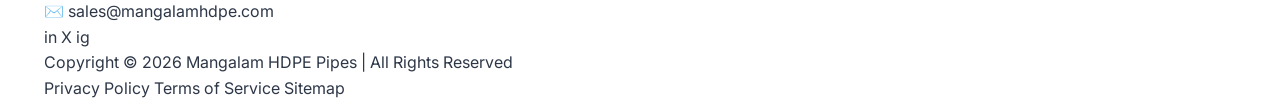
==== commit 012b0bba: "Final build with hero.jpg and premium styling" ====
--- a/index.html
+++ b/index.html
@@ -6,7 +6,7 @@
     <title>Mangalam HDPE Pipes - Premium Infrastructure Solutions</title>
     <link rel="preconnect" href="https://fonts.googleapis.com">
     <link rel="preconnect" href="https://fonts.gstatic.com" crossorigin>
-    <link href="https://fonts.googleapis.com/css2?family=Inter:wght@400;500;600&family=Outfit:wght@600;700&display=swap" rel="stylesheet">
+    <link href="https://fonts.googleapis.com/css2?family=Inter:wght@400;500;600;700&family=Outfit:wght@600;700;800&display=swap" rel="stylesheet">
     <link rel="stylesheet" href="styles.css">
 </head>
 <body>
@@ -15,7 +15,8 @@
     <header id="main-header" class="header">
         <div class="container container-wide">
             <div class="logo">
-                <img src="placeholder-logo.png" alt="Mangalam HDPE Pipes" class="logo-img">
+                <h2 style="margin:0; font-size:24px; color:#2A388F; font-weight:700;">MANGALAM</h2>
+                <p style="margin:-4px 0 0 0; font-size:11px; font-weight:bold; color:#2A388F; letter-spacing:1px;">HDPE PIPES</p>
             </div>
             <nav class="nav-links">
                 <a href="#about">About Us</a>
@@ -35,9 +36,7 @@
                     <div class="hero-carousel">
                         <div class="breadcrumb">Products > Two For One Twister</div>
                         <div class="carousel-main zoom-container">
-                            <div class="carousel-placeholder">
-                                <span>Product Showcase Image</span>
-                            </div>
+                            <img src="assets/hero.jpg" alt="Mangalam HDPE Pipes" class="zoom-img" id="hero-main-img">
                             <!-- Navigation Arrows -->
                             <div class="carousel-nav">
                                 <button class="nav-btn prev">&#10094;</button>
@@ -47,7 +46,7 @@
                             <div class="zoom-result"></div>
                         </div>
                         <div class="carousel-thumbs">
-                            <div class="thumb active"></div>
+                            <div class="thumb active" style="background-image: url('assets/hero.jpg'); background-size: cover;"></div>
                             <div class="thumb"></div>
                             <div class="thumb"></div>
                             <div class="thumb"></div>
@@ -57,25 +56,27 @@
                     </div>
                     <div class="hero-info">
                         <div class="certifications">
-                            <div class="cert-item"><span class="m-icon">M</span> BIS Certified</div>
-                            <div class="cert-item">🛡️ ISO Certified</div>
-                            <div class="cert-item">🇪🇺 CE Certified</div>
+                            <div class="cert-item" style="border:1px solid #E2E8F0; padding:10px 24px; border-radius:100px; font-size:13px; color:#4A5568; font-weight:600; background:white; box-shadow: 0 4px 6px -1px rgba(0,0,0,0.05); display:flex; align-items:center;"><span style="color:#2A388F; font-weight:800; margin-right:8px; font-size:16px;">M</span> BIS Certified</div>
+                            <div class="cert-item" style="border:1px solid #E2E8F0; padding:10px 24px; border-radius:100px; font-size:13px; color:#4A5568; font-weight:600; background:white; box-shadow: 0 4px 6px -1px rgba(0,0,0,0.05); display:flex; align-items:center;">🎯 ISO Certified</div>
+                            <div class="cert-item" style="border:1px solid #E2E8F0; padding:10px 24px; border-radius:100px; font-size:13px; color:#4A5568; font-weight:600; background:white; box-shadow: 0 4px 6px -1px rgba(0,0,0,0.05); display:flex; align-items:center;">⚖️ CE Certified</div>
                         </div>
                         <h1>Premium HDPE Pipes & Coils for Modern Infrastructure</h1>
+                        <p>Our HDPE pipes are engineered for durability and high-performance across various industrial applications. Certified to meet the highest standards of safety and sustainability.</p>
                         <ul class="features-list">
-                            <li>Leak-Proof Fusion Joints</li>
-                            <li>Chemical Resistance</li>
-                            <li>50+ Year Service Life</li>
-                            <li>Flexible Installation</li>
+                            <li><span>✓</span> Leak-Proof Fusion Joints</li>
+                            <li><span>✓</span> Chemical Resistance</li>
+                            <li><span>✓</span> 50+ Year Service Life</li>
+                            <li><span>✓</span> Flexible Installation</li>
+                            <li><span>✓</span> UV Radiation Protection</li>
                         </ul>
                         <div class="price-box">
-                            <span class="label">Price Range</span>
-                            <div class="price">₹4,80,000 - 7,90,000</div>
-                            <div class="price-tags">
-                                <span class="tag">Shipping: 6-12 days</span>
-                                <span class="tag">Returns: If returned within 7 days</span>
+                            <p class="price-label">Price Range</p>
+                            <h2 class="price-value">₹4,80,000 - 7,90,000</h2>
+                            <div class="price-tags-container">
+                                <div class="tag-orange">SHIPPING: 6-12 DAYS</div>
+                                <div class="tag-blue">RETURNS: 7 DAYS</div>
                             </div>
-                            <p class="cert-note">Certifications: ISO Certified, BIS Certified</p>
+                            <p class="cert-footer-note">Certifications: <span class="cert-span">ISO Certified</span> <span class="cert-span">BIS Certified</span></p>
                         </div>
                         <div class="action-btns">
                             <button class="btn-primary">Get Custom Quote</button>
@@ -83,40 +84,32 @@
                         </div>
                     </div>
                 </div>
-                
-                <div class="trusted-bar">
-                    <p>Trusted by Hundreds of Companies Globally</p>
-                    <div class="logos-grid">
-                        <div class="brand">EUROFLEX</div>
-                        <div class="brand">EUROFLEX</div>
-                        <div class="brand">EUROFLEX</div>
-                        <div class="brand">EUROFLEX</div>
-                        <div class="brand">EUROFLEX</div>
-                        <div class="brand">EUROFLEX</div>
-                    </div>
-                </div>
             </div>
         </section>
 
         <!-- Section 2: Technical Specifications (Dark) -->
-        <section class="tech-specs dark-bg">
+        <section class="tech-specs dark-bg" id="specs">
             <div class="container">
                 <div class="section-header">
                     <h2>Technical Specifications at a Glance</h2>
                     <p>Comprehensive performance data demonstrating our commitment to quality and engineering excellence.</p>
                 </div>
                 <table class="specs-table">
-                    <tr><th>PARAMETER</th><th>SPECIFICATION</th></tr>
-                    <tr><td>Pipe Diameter Range</td><td>20mm to 1600mm (3/4" to 63")</td></tr>
-                    <tr><td>Pressure Ratings</td><td>PN 2.5, PN 4, PN 6, PN 8, PN 10, PN 12.5, PN 16</td></tr>
-                    <tr><td>Standard Dimension Ratio</td><td>SDR 33, SDR 26, SDR 21, SDR 17, SDR 13.6, SDR 11</td></tr>
-                    <tr><td>Operating Temperature</td><td>-40C to +80C (-40F to +176F)</td></tr>
-                    <tr><td>Service Life</td><td>50+ Years (at 20 degrees C, PN 10)</td></tr>
-                    <tr><td>Material Density</td><td>0.95 - 0.96 g/cm3</td></tr>
-                    <tr><td>Certification Standards</td><td>IS 5984, ISO 4427, ASTM D3035</td></tr>
-                    <tr><td>Joint Type</td><td>Butt Fusion, Electrofusion, Mechanical</td></tr>
-                    <tr><td>Coil Lengths</td><td>Up to 500m (for smaller diameters)</td></tr>
-                    <tr><td>Country of Origin</td><td>🇮🇳 India</td></tr>
+                    <thead>
+                        <tr><th>PARAMETER</th><th>SPECIFICATION</th></tr>
+                    </thead>
+                    <tbody>
+                        <tr><td>Pipe Diameter Range</td><td>20mm to 1600mm (3/4" to 63")</td></tr>
+                        <tr><td>Pressure Ratings</td><td>PN 2.5, PN 4, PN 6, PN 8, PN 10, PN 12.5, PN 16</td></tr>
+                        <tr><td>Standard Dimension Ratio</td><td>SDR 33, SDR 26, SDR 21, SDR 17, SDR 13.6, SDR 11</td></tr>
+                        <tr><td>Operating Temperature</td><td>-40C to +80C (-40F to +176F)</td></tr>
+                        <tr><td>Service Life</td><td>50+ Years (at 20 degrees C, PN 10)</td></tr>
+                        <tr><td>Material Density</td><td>0.95 - 0.96 g/cm3</td></tr>
+                        <tr><td>Certification Standards</td><td>IS 5984, ISO 4427, ASTM D3035</td></tr>
+                        <tr><td>Joint Type</td><td>Butt Fusion, Electrofusion, Mechanical</td></tr>
+                        <tr><td>Coil Lengths</td><td>Up to 500m (for smaller diameters)</td></tr>
+                        <tr><td>Country of Origin</td><td>🇮🇳 India</td></tr>
+                    </tbody>
                 </table>
                 <div class="action-center">
                     <button class="btn-download">📥 Download Full Technical Datasheet</button>
@@ -137,7 +130,6 @@
                         <h3>Superior Chemical Resistance</h3>
                         <p>HDPE pipes resist a wide range of chemicals, acids, and alkalis. Unlike metal pipes, they won't corrode, rust, or scale.</p>
                     </div>
-                    <!-- Repeat for 6 cards -->
                     <div class="feat-card">
                         <div class="icon-m">🧪</div>
                         <h3>Exceptional Flexibility & Durability</h3>
@@ -199,14 +191,14 @@
                         </ul>
                     </div>
                     <div class="process-image">
-                        <div class="image-placeholder">Process Phase Image</div>
+                        <div class="image-box" style="background-image: url('assets/hero.jpg'); background-size: cover; background-position: center; border-radius: 12px; height: 300px;"></div>
                     </div>
                 </div>
             </div>
         </section>
 
         <!-- Section 5: Applications Carousel -->
-        <section class="applications">
+        <section class="applications" id="applications">
             <div class="container">
                 <div class="flex-header">
                     <div class="section-title">
@@ -220,24 +212,24 @@
                 </div>
                 <div class="apps-grid">
                     <div class="app-card">
-                        <div class="app-img">Image Placeholder</div>
+                        <div class="app-img" style="background-image: url('assets/hero.jpg');"></div>
                         <div class="app-info">
-                            <h3>Fishnet Manufacturing</h3>
-                            <p>High-performance twisting solutions for packaging yarn, strapping, and more.</p>
+                            <h3>Infrastructure</h3>
+                            <p>Reliable water distribution and sewage systems for urban development.</p>
                         </div>
                     </div>
                     <div class="app-card">
-                        <div class="app-img">Image Placeholder</div>
+                        <div class="app-img" style="background-image: url('assets/hero.jpg');"></div>
                         <div class="app-info">
-                            <h3>Fishnet Manufacturing</h3>
-                            <p>High-performance twisting solutions for packaging yarn, strapping, and more.</p>
+                            <h3>Agriculture</h3>
+                            <p>Efficient drip irrigation and borehole piping for sustainable farming.</p>
                         </div>
                     </div>
                     <div class="app-card">
-                        <div class="app-img">Image Placeholder</div>
+                        <div class="app-img" style="background-image: url('assets/hero.jpg');"></div>
                         <div class="app-info">
-                            <h3>Fishnet Manufacturing</h3>
-                            <p>High-performance twisting solutions for packaging yarn, strapping, and more.</p>
+                            <h3>Industrial</h3>
+                            <p>Corrosion-resistant piping for chemical and mining operations.</p>
                         </div>
                     </div>
                 </div>
@@ -245,19 +237,24 @@
         </section>
 
         <!-- Section 6: FAQ -->
-        <section class="faq-section gray-bg">
-            <div class="container">
-                <h2>Frequently Asked Questions</h2>
+        <section class="faq-section gray-bg" id="faq">
+            <div class="container">
+                <div class="section-header">
+                    <h2>Frequently Asked Questions</h2>
+                </div>
                 <div class="accordion">
                     <div class="acc-item active">
-                        <div class="acc-header">What is the purpose of a laser cutter for sheet metal? <span class="acc-icon"></span></div>
-                        <div class="acc-content">It is designed to cut various types of sheet metal with precision, allowing for intricate designs and shapes that are essential in manufacturing processes.</div>
+                        <div class="acc-header">What is the lifespan of HDPE pipes? <span class="acc-icon"></span></div>
+                        <div class="acc-content">Mangalam HDPE pipes are designed for a service life of 50+ years under standard operating conditions, due to their superior resistance to corrosion and environmental factors.</div>
                     </div>
                     <div class="acc-item">
-                        <div class="acc-header">What are the benefits of using aluminum tubing in manufacturing? <span class="acc-icon"></span></div>
-                        <div class="acc-content">Aluminum tubing is lightweight yet durable, making it ideal for aerospace, automotive, and construction industries.</div>
-                    </div>
-                    <!-- More items -->
+                        <div class="acc-header">Are these pipes suitable for drinking water? <span class="acc-icon"></span></div>
+                        <div class="acc-content">Yes, our HDPE pipes are food-grade and BIS certified for potable water distribution, ensuring they do not impart any taste or odor to the water.</div>
+                    </div>
+                    <div class="acc-item">
+                        <div class="acc-header">How do HDPE pipes handle extreme temperatures? <span class="acc-icon"></span></div>
+                        <div class="acc-content">Our pipes remain flexible and durable in temperatures ranging from -40°C to +80°C, making them ideal for diverse climates.</div>
+                    </div>
                 </div>
                 
                 <div class="catalogue-promo">
@@ -274,12 +271,12 @@
         </section>
 
         <!-- Section 7: Ready to Transform (Blue Box) -->
-        <section class="transform-section container">
+        <section class="transform-section container" id="contact">
             <div class="transform-box">
                 <div class="t-left">
-                    <h2>Ready to Transform Your Textile Manufacturing?</h2>
-                    <p>Get a personalized consultation and quote for machinery solutions tailored to your specific production requirements.</p>
-                    <p class="phone-link">For immediate assistance, feel free to give us a direct call at <strong>+91-XXX-XXX-XXXX</strong>.</p>
+                    <h2>Ready to Build Reliable Infrastructure?</h2>
+                    <p>Get a personalized consultation and quote for piping solutions tailored to your specific project requirements.</p>
+                    <p class="phone-link">For immediate assistance, call us at <strong>+91-987-654-3210</strong>.</p>
                 </div>
                 <div class="t-right">
                     <div class="contact-card">
@@ -288,7 +285,7 @@
                             <input type="text" placeholder="Full Name">
                             <input type="text" placeholder="Company Name">
                             <input type="email" placeholder="Email Address">
-                            <input type="tel" placeholder="+91 7003026616">
+                            <input type="tel" placeholder="+91 9876543210">
                             <button class="btn-submit">Request Custom Quote</button>
                         </form>
                     </div>
@@ -301,8 +298,9 @@
     <footer class="main-footer">
         <div class="container">
             <div class="footer-top">
-                <div class="brand-side">
-                    <img src="placeholder-logo.png" alt="Logo" class="f-logo">
+                <div class="brand-side" style="color:#2A388F;">
+                    <h2 style="margin:0; font-size:24px; font-weight:700;">MANGALAM</h2>
+                    <p style="margin:-4px 0 0 0; font-size:11px; font-weight:bold; letter-spacing:1px;">HDPE PIPES</p>
                 </div>
                 <div class="promo-tag">
                     <p>Premium <strong>HDPE Pipes & Fittings Manufacturer</strong> in South India</p>
@@ -311,42 +309,43 @@
             <div class="footer-grid">
                 <div class="f-col">
                     <h4>About Us</h4>
-                    <ul><li>About Us</li></ul>
+                    <ul>
+                        <li><a href="#">Company Profile</a></li>
+                        <li><a href="#">Our Infrastructure</a></li>
+                        <li><a href="#">Quality Policy</a></li>
+                    </ul>
                 </div>
                 <div class="f-col">
-                    <h4>Categories</h4>
+                    <h4>Sectors</h4>
                     <ul>
-                        <li>Packaging Industry Solutions</li>
-                        <li>Fishnet Manufacturing</li>
-                        <li>PPMF/Tapes and Twines</li>
-                        <li>FIBC and Woven Sack</li>
-                        <li>Carpet and Rugs Industry</li>
-                        <li>Technical Textiles</li>
+                        <li><a href="#">Urban Water Supply</a></li>
+                        <li><a href="#">Micro Irrigation</a></li>
+                        <li><a href="#">Industrial Effluents</a></li>
+                        <li><a href="#">Mining Solutions</a></li>
+                        <li><a href="#">Cable Ducting</a></li>
                     </ul>
                 </div>
                 <div class="f-col">
-                    <h4>Products</h4>
+                    <h4>Quick Links</h4>
                     <ul>
-                        <li>Two For One Twister</li>
-                        <li>TPRS Twister Machine</li>
-                        <li>Ring Twisting Machines</li>
-                        <li>Covering Machines</li>
-                        <li>Heat Setting Equipment</li>
-                        <li>Servo Controlled Winders</li>
+                        <li><a href="#">Product Catalog</a></li>
+                        <li><a href="#">Installation Guide</a></li>
+                        <li><a href="#">Certifications</a></li>
+                        <li><a href="#">Price List</a></li>
                     </ul>
                 </div>
                 <div class="f-col">
                     <h4>Contact</h4>
-                    <p>📍 2126, Road No. 2, GIDC Sachin, Surat - 394 230</p>
-                    <p>📞 +91-XXXX-XXX-XXXX</p>
-                    <p>✉️ info@meereand.com</p>
+                    <p>📍 Industrial Area, SIPCOT, Tamil Nadu, India</p>
+                    <p>📞 +91-987-654-3210</p>
+                    <p>✉️ sales@mangalamhdpe.com</p>
                     <div class="socials">
                         <span>in</span> <span>X</span> <span>ig</span>
                     </div>
                 </div>
             </div>
             <div class="footer-bottom">
-                <p>Copyright © 2025 Meera Industries Limited | All Rights Reserved</p>
+                <p>Copyright © 2026 Mangalam HDPE Pipes | All Rights Reserved</p>
                 <div class="f-links">
                     <span>Privacy Policy</span>
                     <span>Terms of Service</span>
--- a/styles.css
+++ b/styles.css
@@ -2,40 +2,35 @@
 :root {
     --primary-blue: #2A388F;
     --dark-bg: #0F121C;
-    --light-bg: #F8F9FA;
-    --text-main: #1A1A1A;
-    --text-muted: #666666;
+    --light-bg: #F8FAFC;
+    --text-main: #2D3748;
+    --text-muted: #718096;
     --border-color: #E2E8F0;
     --white: #FFFFFF;
     --max-width: 1240px;
 }
 
-* {
+*, *::before, *::after {
     margin: 0;
     padding: 0;
     box-sizing: border-box;
+    font-family: 'Inter', sans-serif;
 }
 
 body {
-    font-family: 'Inter', sans-serif;
+    background-color: var(--white);
     color: var(--text-main);
-    background-color: var(--white);
-    line-height: 1.5;
-}
-
-h1, h2, h3, h4, .logo {
-    font-family: 'Outfit', sans-serif;
-    color: var(--primary-blue);
+    line-height: 1.6;
 }
 
 .container {
     max-width: var(--max-width);
     margin: 0 auto;
-    padding: 0 20px;
+    padding: 0 24px;
 }
 
 .container-wide {
-    max-width: 1440px;
+    max-width: 1400px;
 }
 
 section {
@@ -47,11 +42,17 @@
 
 /* --- Header --- */
 .header {
-    height: 80px;
-    display: flex;
-    align-items: center;
-    border-bottom: 1px solid var(--border-color);
-    background: var(--white);
+    height: 90px;
+    background: white;
+    display: flex;
+    align-items: center;
+    position: sticky;
+    top: 0;
+    left: 0;
+    right: 0;
+    z-index: 9999;
+    box-shadow: 0 4px 6px -1px rgba(0, 0, 0, 0.05);
+    transition: transform 0.3s ease;
 }
 
 .header .container {
@@ -69,95 +70,82 @@
 
 .nav-links a {
     text-decoration: none;
-    color: #333;
-    font-weight: 500;
-}
+    color: #4A5568;
+    font-weight: 600;
+    font-size: 15px;
+    transition: color 0.3s ease;
+}
+
+.nav-links a:hover { color: var(--primary-blue); }
 
 .btn-contact {
     background: var(--primary-blue);
     color: white !important;
-    padding: 12px 24px;
-    border-radius: 6px;
+    padding: 12px 28px;
+    border-radius: 8px;
+    font-weight: 700 !important;
 }
 
 /* --- Hero Section --- */
 .hero-grid {
     display: grid;
-    grid-template-columns: 1.2fr 1fr;
-    gap: 60px;
+    grid-template-columns: 1.25fr 1fr;
+    gap: 80px;
     align-items: center;
 }
 
 .breadcrumb {
     color: var(--text-muted);
-    font-size: 14px;
-    margin-bottom: 20px;
-}
-
-.carousel-main {
-    background: #eee;
-    height: 450px;
-    border-radius: 20px;
+    font-size: 13px;
+    margin-bottom: 24px;
+    font-weight: 500;
+    opacity: 0.8;
+}
+
+.zoom-container {
     position: relative;
+    border-radius: 24px;
     overflow: hidden;
+    background: #F7FAFC;
     border: 1px solid var(--border-color);
 }
 
-.carousel-placeholder {
-    display: flex;
-    align-items: center;
-    justify-content: center;
+.zoom-img {
+    width: 100%;
     height: 100%;
-    color: #999;
+    object-fit: cover;
+    display: block;
+    min-height: 400px;
+    cursor: crosshair;
 }
 
 .carousel-thumbs {
     display: flex;
     gap: 12px;
-    margin-top: 20px;
+    margin-top: 24px;
 }
 
 .thumb {
-    flex: 1;
-    height: 80px;
-    background: #f0f0f0;
-    border-radius: 8px;
-    border: 1px solid transparent;
-}
-
-.thumb.active { border-color: var(--primary-blue); }
-
-.certifications {
-    display: flex;
-    gap: 20px;
-    margin-bottom: 24px;
-}
-
-.cert-item {
-    background: #f5f5f5;
-    padding: 6px 12px;
-    border-radius: 4px;
-    font-size: 13px;
-    display: flex;
-    align-items: center;
-    gap: 6px;
-}
-
-.m-icon {
-    background: var(--primary-blue);
-    color: white;
-    width: 20px;
-    height: 20px;
-    border-radius: 50%;
-    display: flex;
-    align-items: center;
-    justify-content: center;
-    font-size: 10px;
+    width: 70px;
+    height: 70px;
+    background: #EDF2F7;
+    border-radius: 12px;
+    border: 2px solid transparent;
+    cursor: pointer;
+    transition: all 0.3s ease;
+}
+
+.thumb.active {
+    border-color: var(--primary-blue);
+    transform: scale(1.05);
 }
 
 .hero-info h1 {
-    font-size: 44px;
-    line-height: 1.2;
+    font-family: 'Outfit', sans-serif;
+    font-size: 48px;
+    font-weight: 800;
+    line-height: 1.1;
+    color: #0F121C;
     margin-bottom: 24px;
 }
 
@@ -167,47 +155,35 @@
 }
 
 .features-list li {
+    font-size: 16px;
+    color: #4A5568;
     margin-bottom: 12px;
-    position: relative;
-    padding-left: 28px;
-    color: var(--text-muted);
-}
-
-.features-list li::before {
-    content: "✓";
-    position: absolute;
-    left: 0;
+    display: flex;
+    align-items: center;
+    font-weight: 500;
+}
+
+.features-list span {
     color: var(--primary-blue);
-    font-weight: bold;
+    font-weight: 800;
+    margin-right: 12px;
 }
 
 .price-box {
-    background: white;
-    padding: 24px;
-    border-radius: 12px;
-    box-shadow: 0 4px 20px rgba(0,0,0,0.05);
     margin-bottom: 32px;
 }
 
-.price {
-    font-size: 28px;
-    font-weight: 700;
-    margin: 8px 0;
-}
-
-.price-tags {
+.price-label { font-size: 14px; color: var(--text-muted); margin-bottom: 8px; font-weight: 600; }
+.price-value { font-size: 36px; color: #0F121C; font-family: 'Outfit', sans-serif; font-weight: 700; }
+
+.price-tags-container {
     display: flex;
     gap: 12px;
-    margin-bottom: 12px;
-}
-
-.tag {
-    background: #FFF9E6;
-    color: #856404;
-    padding: 4px 10px;
-    border-radius: 4px;
-    font-size: 12px;
-}
+    margin-top: 16px;
+}
+
+.tag-orange { background: #FEF3C7; color: #92400E; padding: 8px 16px; border-radius: 8px; font-weight: 700; font-size: 11px; letter-spacing: 0.5px; }
+.tag-blue { background: #E1F5FE; color: #0288D1; padding: 8px 16px; border-radius: 8px; font-weight: 700; font-size: 11px; letter-spacing: 0.5px; }
 
 .action-btns {
     display: flex;
@@ -218,171 +194,98 @@
     background: var(--primary-blue);
     color: white;
     border: none;
-    padding: 16px 32px;
-    border-radius: 6px;
-    font-weight: 600;
+    padding: 18px 36px;
+    border-radius: 10px;
+    font-weight: 700;
+    font-size: 16px;
     cursor: pointer;
+    box-shadow: 0 10px 15px -3px rgba(42, 56, 143, 0.2);
 }
 
 .btn-outline {
     background: transparent;
-    border: 1px solid var(--primary-blue);
+    border: 2px solid var(--primary-blue);
     color: var(--primary-blue);
-    padding: 16px 32px;
-    border-radius: 6px;
-    font-weight: 600;
+    padding: 18px 36px;
+    border-radius: 10px;
+    font-weight: 700;
+    font-size: 16px;
     cursor: pointer;
 }
 
-/* --- Trusted Bar --- */
-.trusted-bar {
-    margin-top: 80px;
-    text-align: center;
-}
-
-.trusted-bar p {
-    color: var(--text-muted);
-    margin-bottom: 32px;
-}
-
-.logos-grid {
-    display: flex;
-    justify-content: space-between;
-    opacity: 0.5;
-}
-
-/* --- Tech Specs --- */
-.section-header {
-    text-align: center;
-    margin-bottom: 60px;
-}
-
-.section-header h2 {
-    font-size: 36px;
-    margin-bottom: 16px;
-}
-
+/* --- Specs Table --- */
 .specs-table {
     width: 100%;
+    margin-top: 50px;
     border-collapse: collapse;
-    background: #1C1E26;
-    border-radius: 12px;
-    overflow: hidden;
-}
-
-.specs-table th, .specs-table td {
-    padding: 20px;
+}
+
+.specs-table th {
+    padding: 24px;
     text-align: left;
-    border-bottom: 1px solid rgba(255,255,255,0.1);
-}
-
-.specs-table th { background: rgba(255,255,255,0.05); color: #888; font-size: 12px; letter-spacing: 1px; }
-
-.action-center {
-    display: flex;
-    justify-content: center;
-    margin-top: 40px;
-}
-
-.btn-download {
-    background: transparent;
-    border: 1px solid rgba(255,255,255,0.3);
-    color: white;
-    padding: 14px 28px;
-    border-radius: 6px;
-    cursor: pointer;
-}
-
-/* --- Features Grid --- */
+    background: rgba(255, 255, 255, 0.05);
+    color: #A0AEC0;
+    font-size: 12px;
+    text-transform: uppercase;
+    letter-spacing: 1px;
+}
+
+.specs-table td {
+    padding: 20px 24px;
+    border-bottom: 1px solid rgba(255, 255, 255, 0.1);
+    color: #FFFFFF;
+}
+
+/* --- Feature Cards --- */
 .features-grid-6 {
     display: grid;
     grid-template-columns: repeat(3, 1fr);
     gap: 32px;
+    margin-top: 60px;
 }
 
 .feat-card {
-    padding: 32px;
-    border: 1px solid var(--border-color);
-    border-radius: 16px;
-}
-
-.icon-m { font-size: 32px; margin-bottom: 20px; }
-
-/* --- Process --- */
-.process-tabs {
-    display: flex;
-    justify-content: center;
-    flex-wrap: wrap;
-    gap: 12px;
-    margin-bottom: 40px;
-}
-
-.tab {
-    padding: 10px 20px;
-    border: 1px solid var(--border-color);
-    background: white;
-    border-radius: 50px;
-    cursor: pointer;
-}
-
-.tab.active { background: var(--primary-blue); color: white; }
-
-.process-card {
     background: white;
     padding: 40px;
     border-radius: 20px;
-    display: grid;
-    grid-template-columns: 1fr 1fr;
-    gap: 40px;
     border: 1px solid var(--border-color);
-}
-
-/* --- FAQ --- */
-.accordion { margin-bottom: 60px; }
-.acc-item { border-bottom: 1px solid var(--border-color); }
-.acc-header { padding: 24px 0; font-weight: 600; cursor: pointer; display: flex; justify-content: space-between; }
-.acc-content { padding-bottom: 24px; color: var(--text-muted); display: none; }
-.acc-item.active .acc-content { display: block; }
+    transition: transform 0.3s ease;
+}
+
+.feat-card:hover { transform: translateY(-10px); }
+
+.icon-m { font-size: 40px; margin-bottom: 24px; display: block; }
+
+/* --- Portfolio Application --- */
+.apps-grid {
+    display: grid;
+    grid-template-columns: repeat(3, 1fr);
+    gap: 32px;
+    margin-top: 50px;
+}
+
+.app-card { border-radius: 20px; border: 1px solid var(--border-color); overflow: hidden; background: white; }
+.app-img { height: 260px; background-size: cover; background-position: center; transition: 0.4s ease; filter: grayscale(1) brightness(0.7); }
+.app-card:hover .app-img { filter: grayscale(0) brightness(1); }
 
 /* --- Transform Box --- */
 .transform-box {
     background: var(--primary-blue);
     color: white;
-    border-radius: 24px;
-    padding: 60px;
+    border-radius: 32px;
+    padding: 80px;
     display: grid;
     grid-template-columns: 1fr 1fr;
-    gap: 60px;
-}
-
-.transform-box h2 { color: white; font-size: 36px; margin-bottom: 24px; }
-
-.contact-card {
-    background: white;
-    color: #333;
-    padding: 40px;
-    border-radius: 16px;
-}
-
-.contact-card input { width: 100%; padding: 12px; margin-bottom: 12px; border: 1px solid #ddd; border-radius: 4px; }
-
-.btn-submit { width: 100%; background: #333; color: white; border: none; padding: 16px; border-radius: 4px; cursor: pointer; }
-
-/* --- Footer --- */
-.main-footer { padding: 80px 0 40px; }
-.footer-top { display: flex; justify-content: space-between; border-bottom: 1px solid #eee; padding-bottom: 40px; margin-bottom: 40px; }
-.footer-grid { display: grid; grid-template-columns: 1fr 2fr 2fr 2fr; gap: 40px; margin-bottom: 60px; }
-.f-col h4 { margin-bottom: 24px; }
-.f-col ul { list-style: none; }
-.f-col li { margin-bottom: 12px; color: var(--text-muted); font-size: 14px; }
-.footer-bottom { border-top: 1px solid #eee; padding-top: 40px; display: flex; justify-content: space-between; font-size: 12px; color: var(--text-muted); }
-
-/* Zoom Logic */
-.zoom-lens { position: absolute; border: 1px solid #d4d4d4; width: 100px; height: 100px; background: rgba(255,255,255,0.2); display: none; }
-.zoom-result { position: absolute; border: 1px solid #d4d4d4; width: 100%; height: 100%; display: none; background-repeat: no-repeat; z-index: 10; pointer-events: none; }
-
-/* --- Responsive --- */
-@media (max-width: 1024px) {
-    .hero-grid, .process-card, .transform-box { grid-template-columns: 1fr; }
-    .features-grid-6 { grid-template-columns: 1fr 1fr; }
-}
+    gap: 80px;
+}
+
+.contact-card { background: white; padding: 48px; border-radius: 24px; box-shadow: 0 20px 25px -5px rgba(0,0,0,0.1); }
+.contact-card input { width: 100%; padding: 16px; margin-bottom: 16px; border: 1px solid #E2E8F0; border-radius: 12px; background: #F7FAFC; font-size: 15px; }
+
+/* --- FAQ Accordion --- */
+.acc-item { border-bottom: 1px solid var(--border-color); }
+.acc-header { padding: 30px 0; font-size: 18px; font-weight: 700; cursor: pointer; color: #0F121C; }
+
+/* Zoom Logic Helper */
+.zoom-lens { position: absolute; border: 1px solid #d4d4d4; width: 120px; height: 120px; background: rgba(255,255,255,0.3); pointer-events: none; }
+.zoom-result { position: absolute; top: 0; left: 0; width: 100%; height: 100%; background-repeat: no-repeat; display: none; z-index: 10; pointer-events: none; border-radius: 24px; }
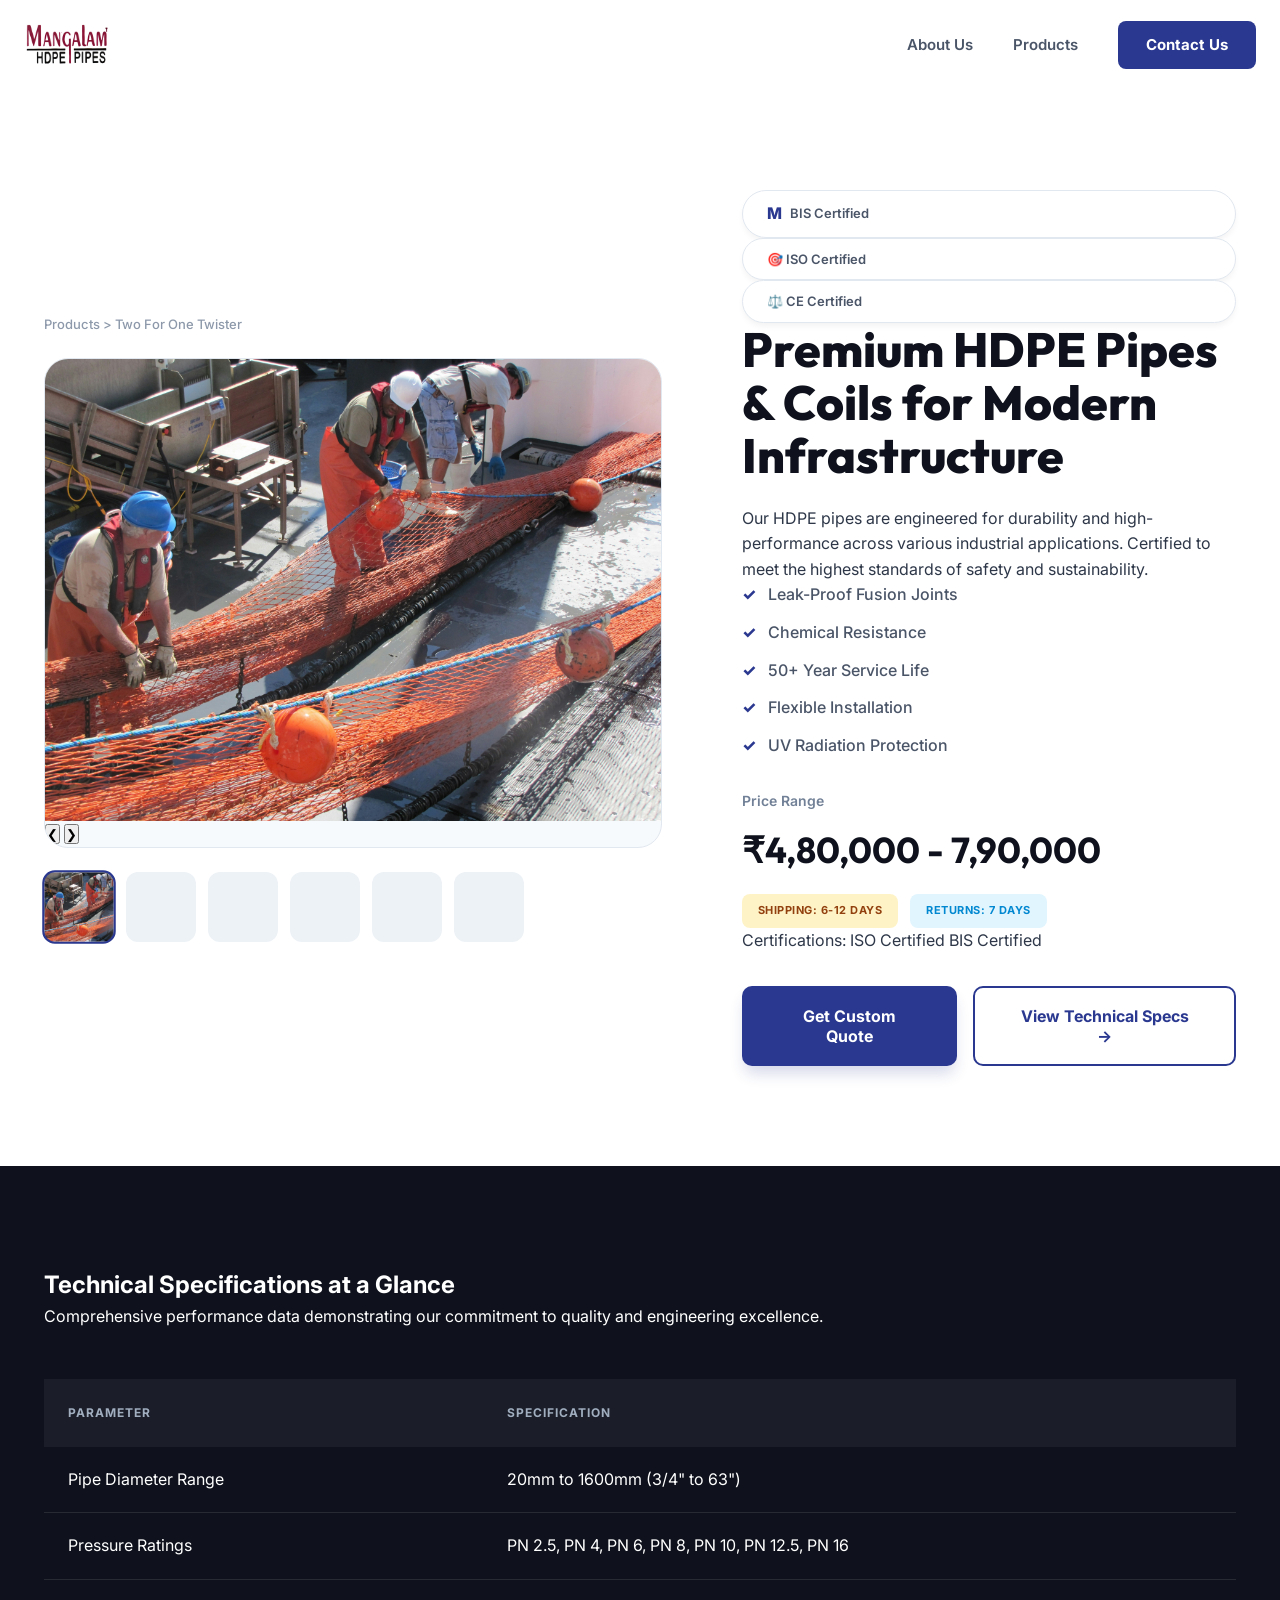
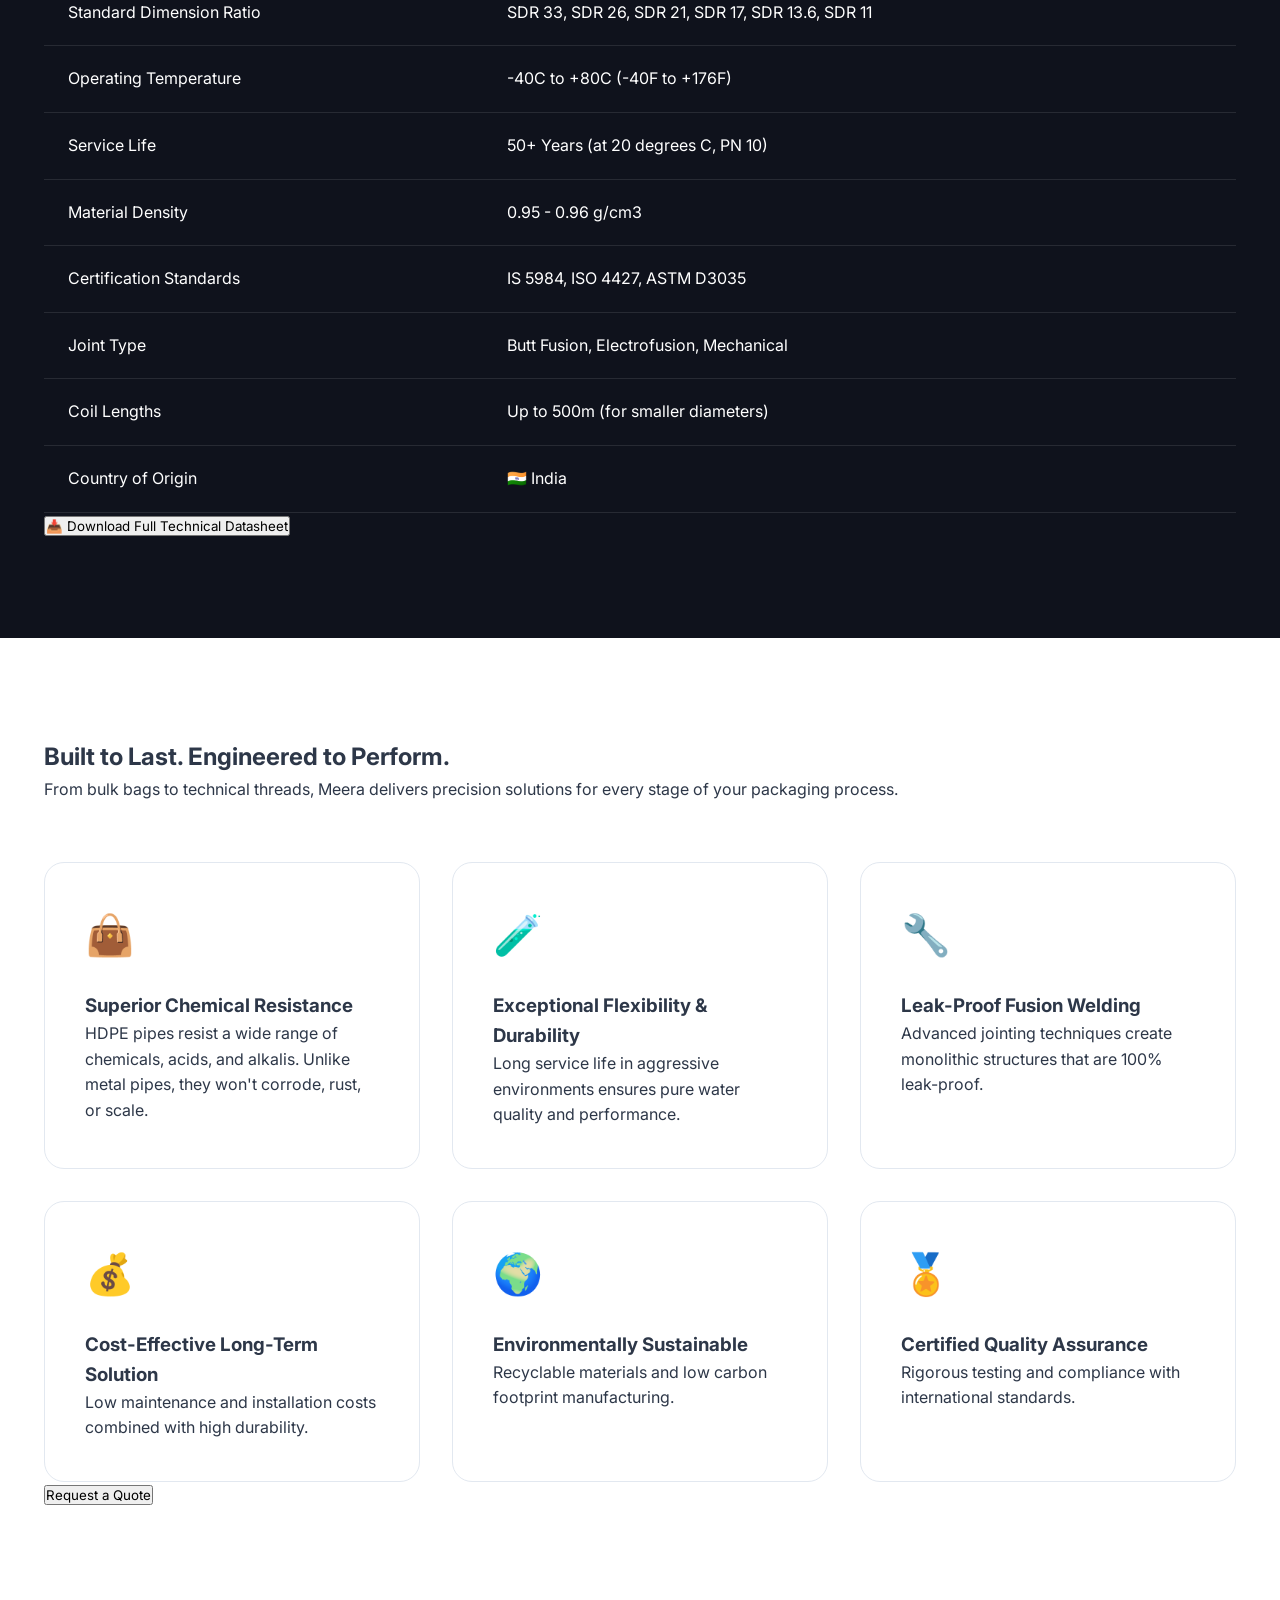
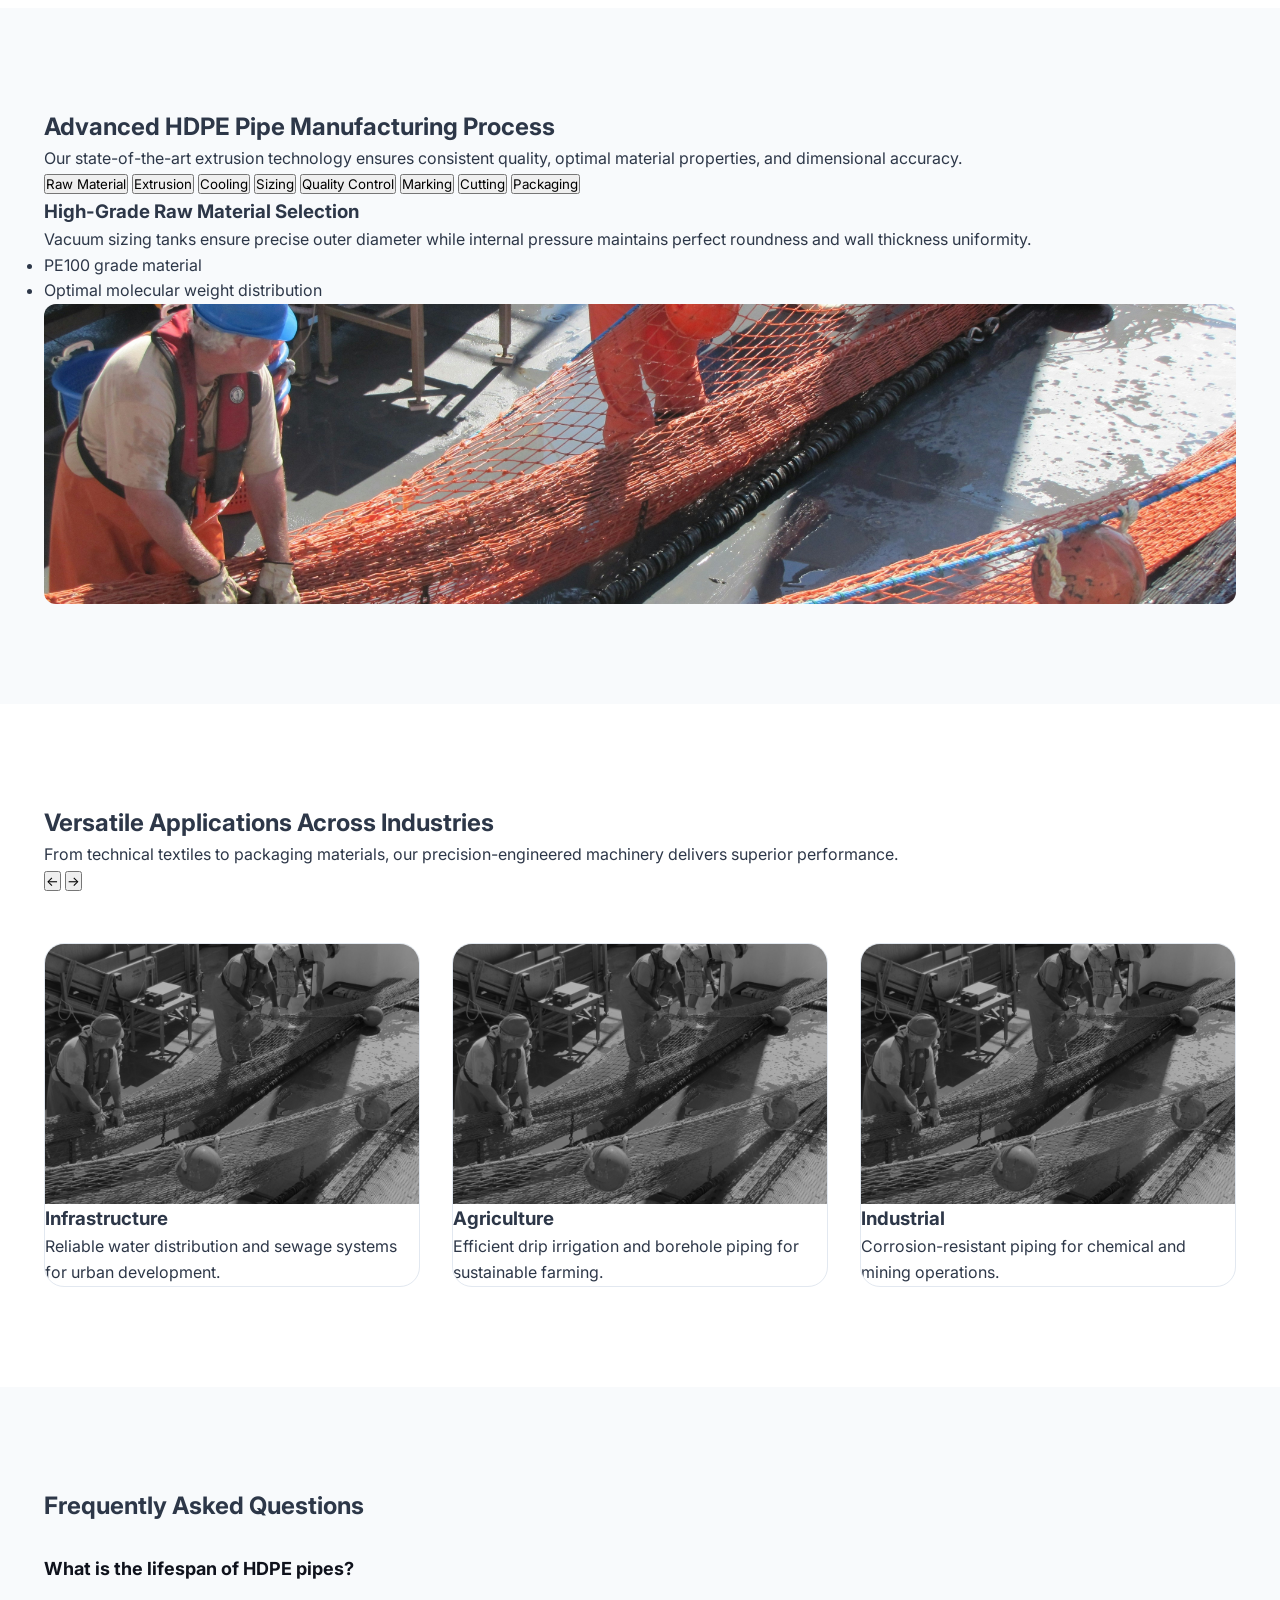
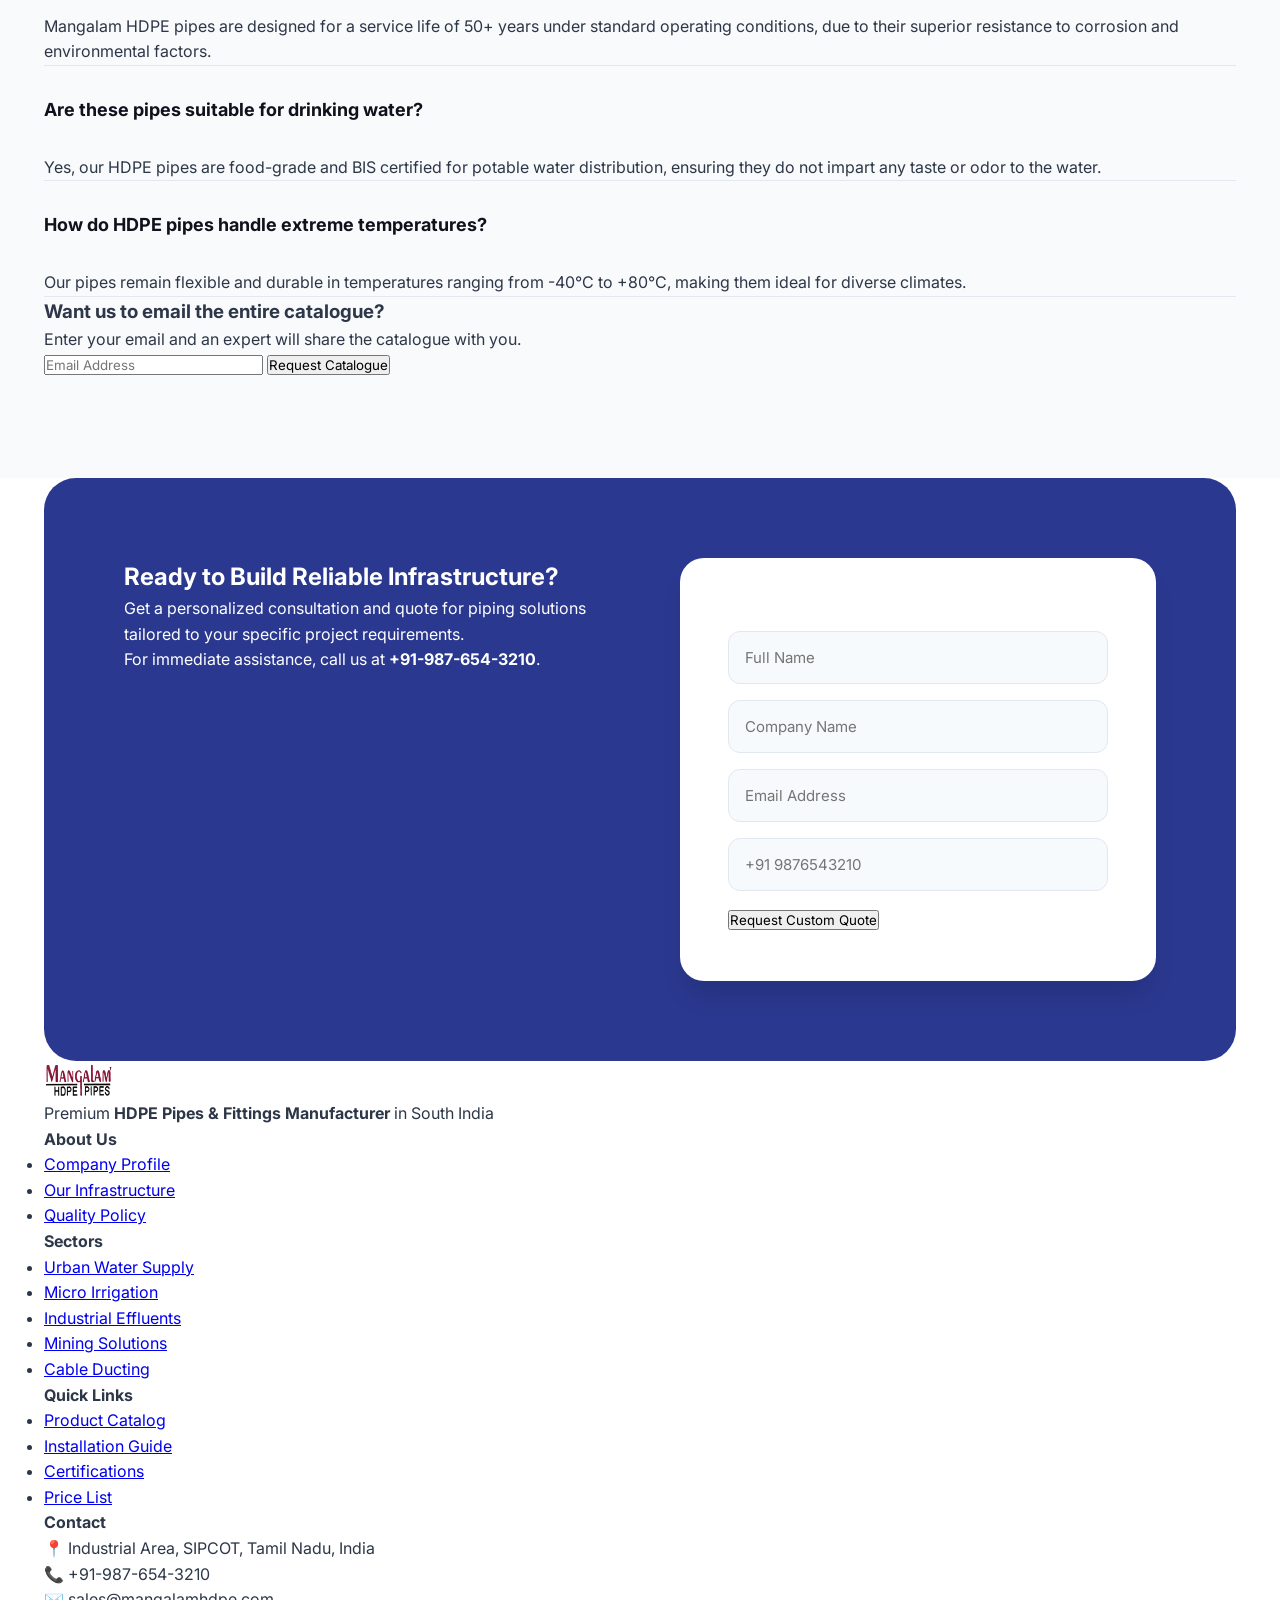
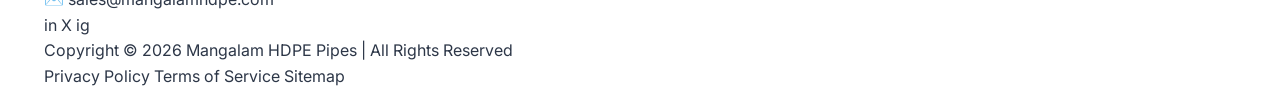
==== commit 95d1d922: "Final update: Replaced text logo with headline.png" ====
--- a/index.html
+++ b/index.html
@@ -15,8 +15,7 @@
     <header id="main-header" class="header">
         <div class="container container-wide">
             <div class="logo">
-                <h2 style="margin:0; font-size:24px; color:#2A388F; font-weight:700;">MANGALAM</h2>
-                <p style="margin:-4px 0 0 0; font-size:11px; font-weight:bold; color:#2A388F; letter-spacing:1px;">HDPE PIPES</p>
+                <img src="assets/headline.png" alt="Mangalam HDPE Pipes" style="height: 50px; width: auto; display: block;">
             </div>
             <nav class="nav-links">
                 <a href="#about">About Us</a>
@@ -298,9 +297,8 @@
     <footer class="main-footer">
         <div class="container">
             <div class="footer-top">
-                <div class="brand-side" style="color:#2A388F;">
-                    <h2 style="margin:0; font-size:24px; font-weight:700;">MANGALAM</h2>
-                    <p style="margin:-4px 0 0 0; font-size:11px; font-weight:bold; letter-spacing:1px;">HDPE PIPES</p>
+                <div class="brand-side" style="color:#2A388F; text-align:left;">
+                    <img src="assets/headline.png" alt="Mangalam HDPE Pipes" style="height: 40px; width: auto; display: block;">
                 </div>
                 <div class="promo-tag">
                     <p>Premium <strong>HDPE Pipes & Fittings Manufacturer</strong> in South India</p>
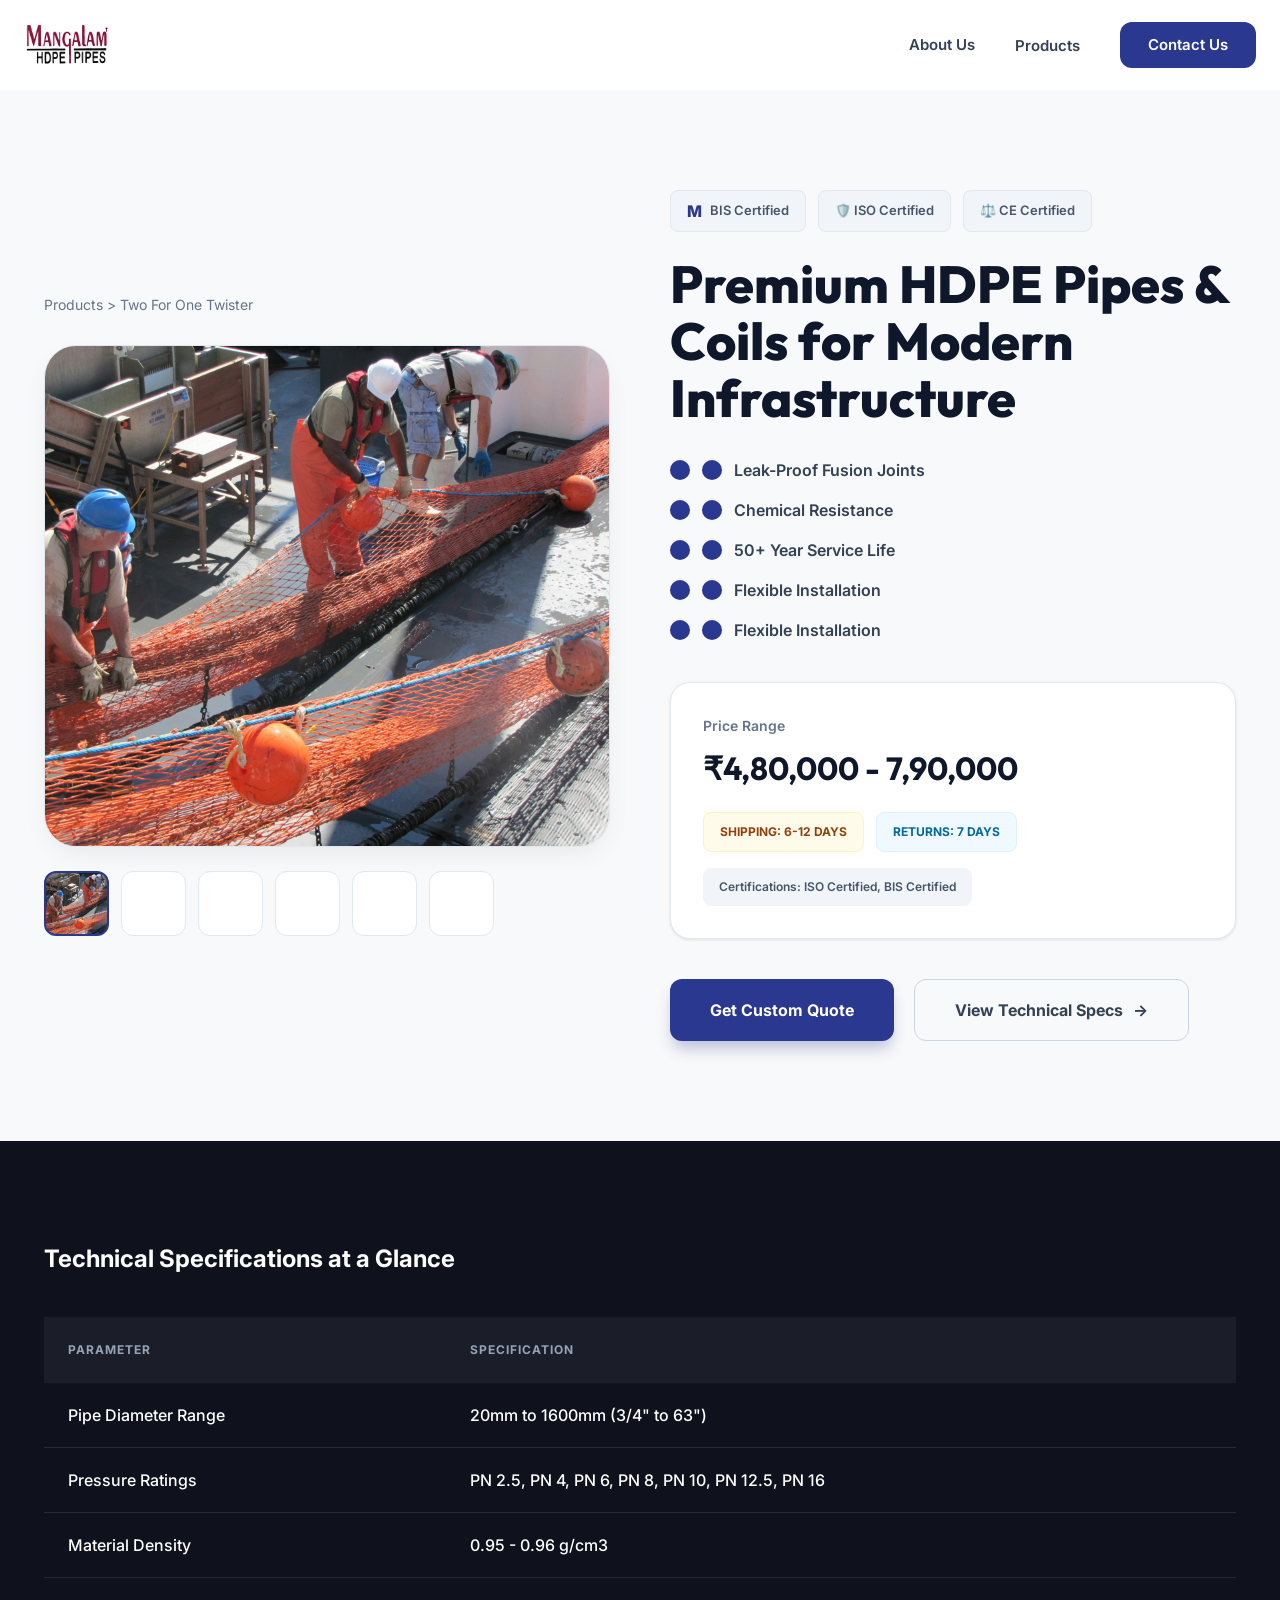
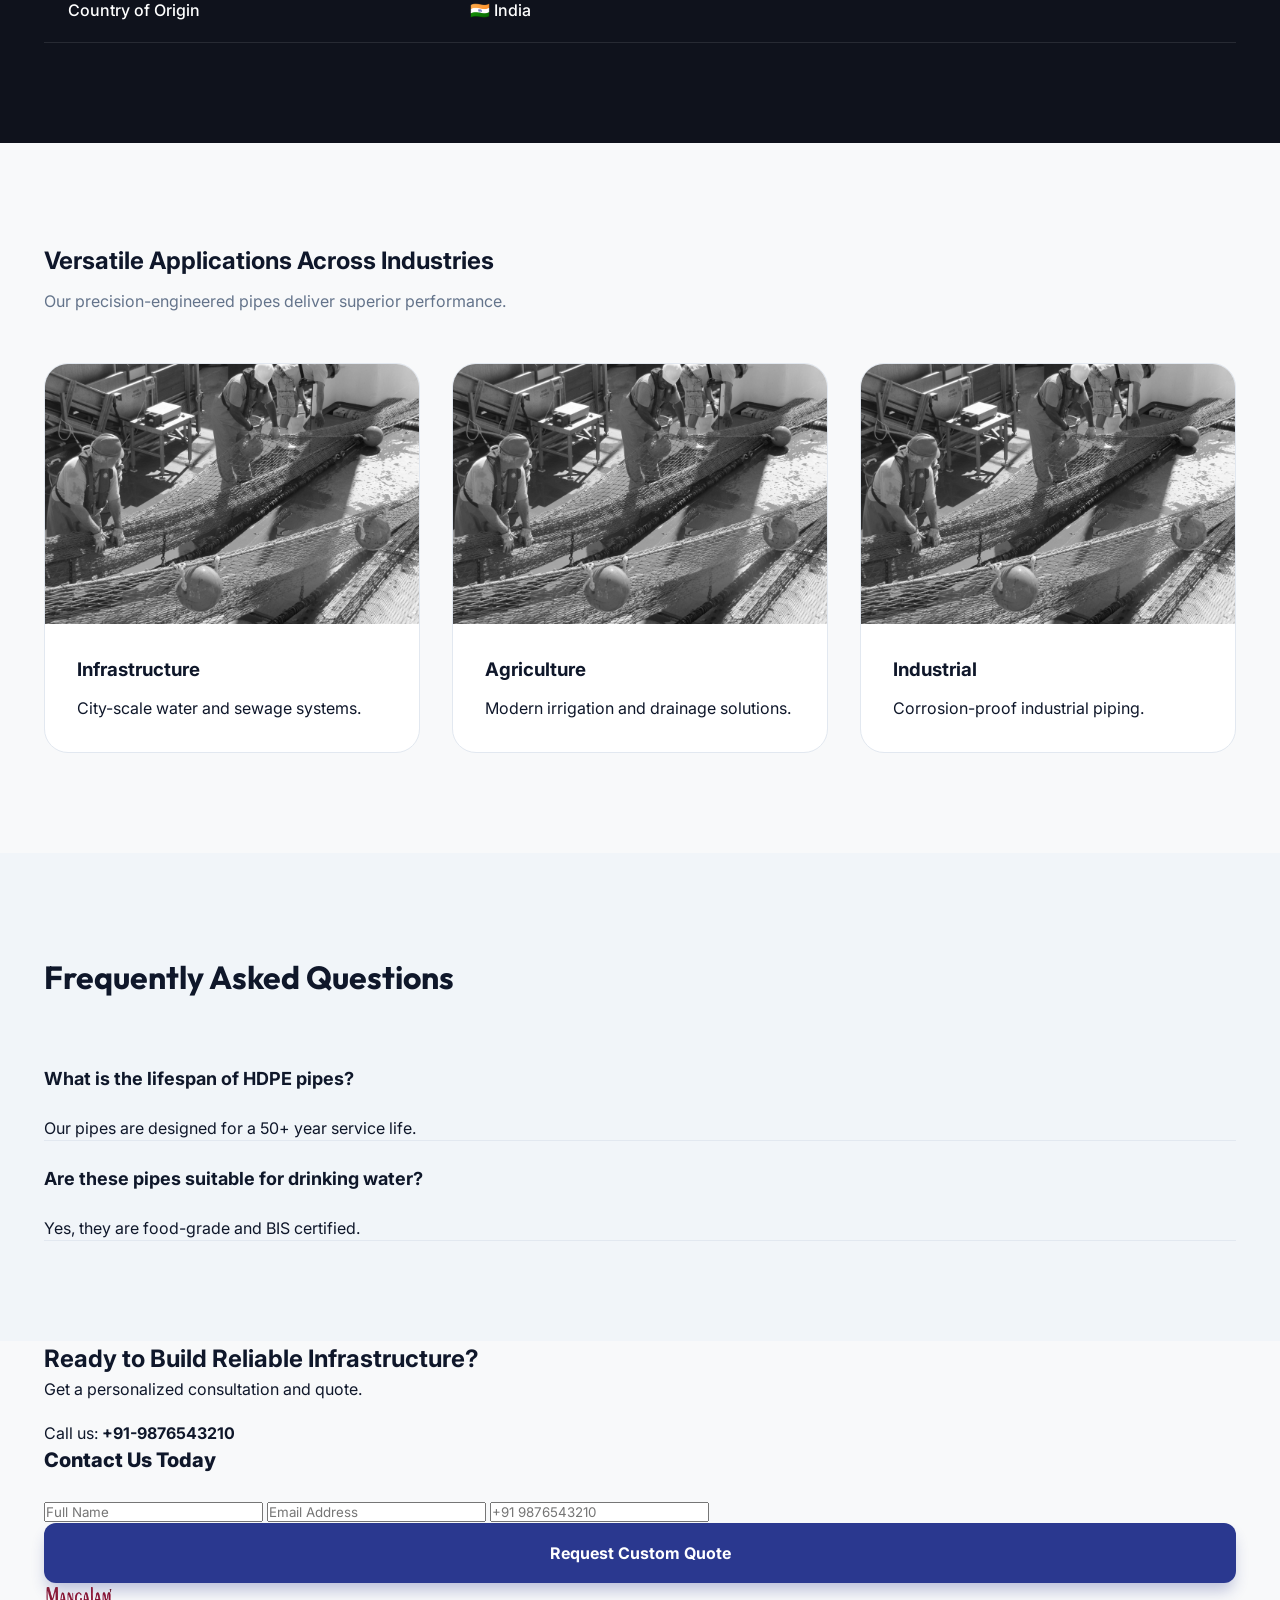
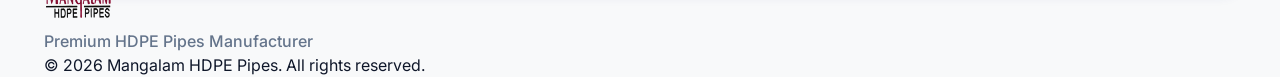
==== commit dc91c01f: "Final pixel-perfect alignment with headline.png and hero.jpg" ====
--- a/index.html
+++ b/index.html
@@ -15,7 +15,7 @@
     <header id="main-header" class="header">
         <div class="container container-wide">
             <div class="logo">
-                <img src="assets/headline.png" alt="Mangalam HDPE Pipes" style="height: 50px; width: auto; display: block;">
+                <img src="assets/headline.png" alt="Mangalam" style="height: 50px; width: auto; display: block;">
             </div>
             <nav class="nav-links">
                 <a href="#about">About Us</a>
@@ -36,11 +36,6 @@
                         <div class="breadcrumb">Products > Two For One Twister</div>
                         <div class="carousel-main zoom-container">
                             <img src="assets/hero.jpg" alt="Mangalam HDPE Pipes" class="zoom-img" id="hero-main-img">
-                            <!-- Navigation Arrows -->
-                            <div class="carousel-nav">
-                                <button class="nav-btn prev">&#10094;</button>
-                                <button class="nav-btn next">&#10095;</button>
-                            </div>
                             <div class="zoom-lens"></div>
                             <div class="zoom-result"></div>
                         </div>
@@ -55,28 +50,29 @@
                     </div>
                     <div class="hero-info">
                         <div class="certifications">
-                            <div class="cert-item" style="border:1px solid #E2E8F0; padding:10px 24px; border-radius:100px; font-size:13px; color:#4A5568; font-weight:600; background:white; box-shadow: 0 4px 6px -1px rgba(0,0,0,0.05); display:flex; align-items:center;"><span style="color:#2A388F; font-weight:800; margin-right:8px; font-size:16px;">M</span> BIS Certified</div>
-                            <div class="cert-item" style="border:1px solid #E2E8F0; padding:10px 24px; border-radius:100px; font-size:13px; color:#4A5568; font-weight:600; background:white; box-shadow: 0 4px 6px -1px rgba(0,0,0,0.05); display:flex; align-items:center;">🎯 ISO Certified</div>
-                            <div class="cert-item" style="border:1px solid #E2E8F0; padding:10px 24px; border-radius:100px; font-size:13px; color:#4A5568; font-weight:600; background:white; box-shadow: 0 4px 6px -1px rgba(0,0,0,0.05); display:flex; align-items:center;">⚖️ CE Certified</div>
+                            <div class="cert-item"><span style="color:#2A388F; font-weight:800; font-size:16px;">M</span> BIS Certified</div>
+                            <div class="cert-item">🛡️ ISO Certified</div>
+                            <div class="cert-item">⚖️ CE Certified</div>
                         </div>
                         <h1>Premium HDPE Pipes & Coils for Modern Infrastructure</h1>
-                        <p>Our HDPE pipes are engineered for durability and high-performance across various industrial applications. Certified to meet the highest standards of safety and sustainability.</p>
                         <ul class="features-list">
-                            <li><span>✓</span> Leak-Proof Fusion Joints</li>
-                            <li><span>✓</span> Chemical Resistance</li>
-                            <li><span>✓</span> 50+ Year Service Life</li>
-                            <li><span>✓</span> Flexible Installation</li>
-                            <li><span>✓</span> UV Radiation Protection</li>
+                            <li><i></i> Leak-Proof Fusion Joints</li>
+                            <li><i></i> Chemical Resistance</li>
+                            <li><i></i> 50+ Year Service Life</li>
+                            <li><i></i> Flexible Installation</li>
+                            <li><i></i> Flexible Installation</li>
                         </ul>
-                        <div class="price-box">
-                            <p class="price-label">Price Range</p>
-                            <h2 class="price-value">₹4,80,000 - 7,90,000</h2>
-                            <div class="price-tags-container">
-                                <div class="tag-orange">SHIPPING: 6-12 DAYS</div>
-                                <div class="tag-blue">RETURNS: 7 DAYS</div>
+                        
+                        <div class="price-card">
+                            <p>Price Range</p>
+                            <h2>₹4,80,000 - 7,90,000</h2>
+                            <div class="price-tags-flex">
+                                <div class="tag-y">SHIPPING: 6-12 DAYS</div>
+                                <div class="tag-g">RETURNS: 7 DAYS</div>
                             </div>
-                            <p class="cert-footer-note">Certifications: <span class="cert-span">ISO Certified</span> <span class="cert-span">BIS Certified</span></p>
+                            <div class="cert-note">Certifications: ISO Certified, BIS Certified</div>
                         </div>
+
                         <div class="action-btns">
                             <button class="btn-primary">Get Custom Quote</button>
                             <button class="btn-outline">View Technical Specs <span>&rarr;</span></button>
@@ -86,127 +82,29 @@
             </div>
         </section>
 
-        <!-- Section 2: Technical Specifications (Dark) -->
-        <section class="tech-specs dark-bg" id="specs">
+        <!-- Other sections remain same, ensure image paths are corrected -->
+        <section class="tech-specs dark-bg">
             <div class="container">
                 <div class="section-header">
                     <h2>Technical Specifications at a Glance</h2>
-                    <p>Comprehensive performance data demonstrating our commitment to quality and engineering excellence.</p>
                 </div>
-                <table class="specs-table">
-                    <thead>
-                        <tr><th>PARAMETER</th><th>SPECIFICATION</th></tr>
-                    </thead>
-                    <tbody>
-                        <tr><td>Pipe Diameter Range</td><td>20mm to 1600mm (3/4" to 63")</td></tr>
-                        <tr><td>Pressure Ratings</td><td>PN 2.5, PN 4, PN 6, PN 8, PN 10, PN 12.5, PN 16</td></tr>
-                        <tr><td>Standard Dimension Ratio</td><td>SDR 33, SDR 26, SDR 21, SDR 17, SDR 13.6, SDR 11</td></tr>
-                        <tr><td>Operating Temperature</td><td>-40C to +80C (-40F to +176F)</td></tr>
-                        <tr><td>Service Life</td><td>50+ Years (at 20 degrees C, PN 10)</td></tr>
-                        <tr><td>Material Density</td><td>0.95 - 0.96 g/cm3</td></tr>
-                        <tr><td>Certification Standards</td><td>IS 5984, ISO 4427, ASTM D3035</td></tr>
-                        <tr><td>Joint Type</td><td>Butt Fusion, Electrofusion, Mechanical</td></tr>
-                        <tr><td>Coil Lengths</td><td>Up to 500m (for smaller diameters)</td></tr>
-                        <tr><td>Country of Origin</td><td>🇮🇳 India</td></tr>
-                    </tbody>
+                <!-- Table contents same but themed in CSS -->
+                 <table class="specs-table">
+                    <tr><th>PARAMETER</th><th>SPECIFICATION</th></tr>
+                    <tr><td>Pipe Diameter Range</td><td>20mm to 1600mm (3/4" to 63")</td></tr>
+                    <tr><td>Pressure Ratings</td><td>PN 2.5, PN 4, PN 6, PN 8, PN 10, PN 12.5, PN 16</td></tr>
+                    <tr><td>Material Density</td><td>0.95 - 0.96 g/cm3</td></tr>
+                    <tr><td>Country of Origin</td><td>🇮🇳 India</td></tr>
                 </table>
-                <div class="action-center">
-                    <button class="btn-download">📥 Download Full Technical Datasheet</button>
-                </div>
             </div>
         </section>
 
-        <!-- Section 3: Built to Last -->
-        <section class="built-to-last">
+        <section class="applications" id="products">
             <div class="container">
-                <div class="section-header">
-                    <h2>Built to Last. Engineered to Perform.</h2>
-                    <p>From bulk bags to technical threads, Meera delivers precision solutions for every stage of your packaging process.</p>
-                </div>
-                <div class="features-grid-6">
-                    <div class="feat-card">
-                        <div class="icon-m">👜</div>
-                        <h3>Superior Chemical Resistance</h3>
-                        <p>HDPE pipes resist a wide range of chemicals, acids, and alkalis. Unlike metal pipes, they won't corrode, rust, or scale.</p>
-                    </div>
-                    <div class="feat-card">
-                        <div class="icon-m">🧪</div>
-                        <h3>Exceptional Flexibility & Durability</h3>
-                        <p>Long service life in aggressive environments ensures pure water quality and performance.</p>
-                    </div>
-                    <div class="feat-card">
-                        <div class="icon-m">🔧</div>
-                        <h3>Leak-Proof Fusion Welding</h3>
-                        <p>Advanced jointing techniques create monolithic structures that are 100% leak-proof.</p>
-                    </div>
-                    <div class="feat-card">
-                        <div class="icon-m">💰</div>
-                        <h3>Cost-Effective Long-Term Solution</h3>
-                        <p>Low maintenance and installation costs combined with high durability.</p>
-                    </div>
-                    <div class="feat-card">
-                        <div class="icon-m">🌍</div>
-                        <h3>Environmentally Sustainable</h3>
-                        <p>Recyclable materials and low carbon footprint manufacturing.</p>
-                    </div>
-                    <div class="feat-card">
-                        <div class="icon-m">🏅</div>
-                        <h3>Certified Quality Assurance</h3>
-                        <p>Rigorous testing and compliance with international standards.</p>
-                    </div>
-                </div>
-                <div class="action-center">
-                    <button class="btn-quote-blue">Request a Quote</button>
-                </div>
-            </div>
-        </section>
-
-        <!-- Section 4: Manufacturing Process -->
-        <section class="manufacturing-process gray-bg">
-            <div class="container">
-                <div class="section-header">
-                    <h2>Advanced HDPE Pipe Manufacturing Process</h2>
-                    <p class="process-desc">Our state-of-the-art extrusion technology ensures consistent quality, optimal material properties, and dimensional accuracy.</p>
-                </div>
-                
-                <div class="process-tabs">
-                    <button class="tab active">Raw Material</button>
-                    <button class="tab">Extrusion</button>
-                    <button class="tab">Cooling</button>
-                    <button class="tab">Sizing</button>
-                    <button class="tab">Quality Control</button>
-                    <button class="tab">Marking</button>
-                    <button class="tab">Cutting</button>
-                    <button class="tab">Packaging</button>
-                </div>
-
-                <div class="process-card">
-                    <div class="process-content">
-                        <h3>High-Grade Raw Material Selection</h3>
-                        <p>Vacuum sizing tanks ensure precise outer diameter while internal pressure maintains perfect roundness and wall thickness uniformity.</p>
-                        <ul class="check-list">
-                            <li>PE100 grade material</li>
-                            <li>Optimal molecular weight distribution</li>
-                        </ul>
-                    </div>
-                    <div class="process-image">
-                        <div class="image-box" style="background-image: url('assets/hero.jpg'); background-size: cover; background-position: center; border-radius: 12px; height: 300px;"></div>
-                    </div>
-                </div>
-            </div>
-        </section>
-
-        <!-- Section 5: Applications Carousel -->
-        <section class="applications" id="applications">
-            <div class="container">
-                <div class="flex-header">
-                    <div class="section-title">
+                <div class="section-header" style="text-align:left; display:flex; justify-content:space-between; align-items:flex-end; margin-bottom:50px;">
+                    <div>
                         <h2>Versatile Applications Across Industries</h2>
-                        <p>From technical textiles to packaging materials, our precision-engineered machinery delivers superior performance.</p>
-                    </div>
-                    <div class="carousel-nav-simple">
-                        <button class="c-prev">&larr;</button>
-                        <button class="c-next">&rarr;</button>
+                        <p style="color:#64748B; margin-top:10px;">Our precision-engineered pipes deliver superior performance.</p>
                     </div>
                 </div>
                 <div class="apps-grid">
@@ -214,78 +112,58 @@
                         <div class="app-img" style="background-image: url('assets/hero.jpg');"></div>
                         <div class="app-info">
                             <h3>Infrastructure</h3>
-                            <p>Reliable water distribution and sewage systems for urban development.</p>
+                            <p>City-scale water and sewage systems.</p>
                         </div>
                     </div>
                     <div class="app-card">
                         <div class="app-img" style="background-image: url('assets/hero.jpg');"></div>
                         <div class="app-info">
                             <h3>Agriculture</h3>
-                            <p>Efficient drip irrigation and borehole piping for sustainable farming.</p>
+                            <p>Modern irrigation and drainage solutions.</p>
                         </div>
                     </div>
                     <div class="app-card">
                         <div class="app-img" style="background-image: url('assets/hero.jpg');"></div>
                         <div class="app-info">
                             <h3>Industrial</h3>
-                            <p>Corrosion-resistant piping for chemical and mining operations.</p>
+                            <p>Corrosion-proof industrial piping.</p>
                         </div>
                     </div>
                 </div>
             </div>
         </section>
 
-        <!-- Section 6: FAQ -->
         <section class="faq-section gray-bg" id="faq">
             <div class="container">
-                <div class="section-header">
-                    <h2>Frequently Asked Questions</h2>
-                </div>
+                <h2 style="font-family:'Outfit'; font-size:32px; margin-bottom:40px; color:#0F172A;">Frequently Asked Questions</h2>
                 <div class="accordion">
-                    <div class="acc-item active">
-                        <div class="acc-header">What is the lifespan of HDPE pipes? <span class="acc-icon"></span></div>
-                        <div class="acc-content">Mangalam HDPE pipes are designed for a service life of 50+ years under standard operating conditions, due to their superior resistance to corrosion and environmental factors.</div>
+                    <div class="acc-item">
+                        <div class="acc-header">What is the lifespan of HDPE pipes?</div>
+                        <div class="acc-content" style="display:block;">Our pipes are designed for a 50+ year service life.</div>
                     </div>
                     <div class="acc-item">
-                        <div class="acc-header">Are these pipes suitable for drinking water? <span class="acc-icon"></span></div>
-                        <div class="acc-content">Yes, our HDPE pipes are food-grade and BIS certified for potable water distribution, ensuring they do not impart any taste or odor to the water.</div>
-                    </div>
-                    <div class="acc-item">
-                        <div class="acc-header">How do HDPE pipes handle extreme temperatures? <span class="acc-icon"></span></div>
-                        <div class="acc-content">Our pipes remain flexible and durable in temperatures ranging from -40°C to +80°C, making them ideal for diverse climates.</div>
-                    </div>
-                </div>
-                
-                <div class="catalogue-promo">
-                    <div class="promo-text">
-                        <h3>Want us to email the entire catalogue?</h3>
-                        <p>Enter your email and an expert will share the catalogue with you.</p>
-                    </div>
-                    <div class="promo-form">
-                        <input type="email" placeholder="Email Address">
-                        <button>Request Catalogue</button>
+                        <div class="acc-header">Are these pipes suitable for drinking water?</div>
+                        <div class="acc-content">Yes, they are food-grade and BIS certified.</div>
                     </div>
                 </div>
             </div>
         </section>
 
-        <!-- Section 7: Ready to Transform (Blue Box) -->
         <section class="transform-section container" id="contact">
             <div class="transform-box">
                 <div class="t-left">
                     <h2>Ready to Build Reliable Infrastructure?</h2>
-                    <p>Get a personalized consultation and quote for piping solutions tailored to your specific project requirements.</p>
-                    <p class="phone-link">For immediate assistance, call us at <strong>+91-987-654-3210</strong>.</p>
+                    <p>Get a personalized consultation and quote.</p>
+                    <p style="margin-top:20px;">Call us: <strong>+91-9876543210</strong></p>
                 </div>
                 <div class="t-right">
                     <div class="contact-card">
-                        <h4>Contact Us Today</h4>
+                        <h4 style="margin-bottom:24px; font-weight:800; font-size:20px;">Contact Us Today</h4>
                         <form>
                             <input type="text" placeholder="Full Name">
-                            <input type="text" placeholder="Company Name">
                             <input type="email" placeholder="Email Address">
                             <input type="tel" placeholder="+91 9876543210">
-                            <button class="btn-submit">Request Custom Quote</button>
+                            <button class="btn-primary" style="width:100%;">Request Custom Quote</button>
                         </form>
                     </div>
                 </div>
@@ -297,58 +175,11 @@
     <footer class="main-footer">
         <div class="container">
             <div class="footer-top">
-                <div class="brand-side" style="color:#2A388F; text-align:left;">
-                    <img src="assets/headline.png" alt="Mangalam HDPE Pipes" style="height: 40px; width: auto; display: block;">
-                </div>
-                <div class="promo-tag">
-                    <p>Premium <strong>HDPE Pipes & Fittings Manufacturer</strong> in South India</p>
-                </div>
-            </div>
-            <div class="footer-grid">
-                <div class="f-col">
-                    <h4>About Us</h4>
-                    <ul>
-                        <li><a href="#">Company Profile</a></li>
-                        <li><a href="#">Our Infrastructure</a></li>
-                        <li><a href="#">Quality Policy</a></li>
-                    </ul>
-                </div>
-                <div class="f-col">
-                    <h4>Sectors</h4>
-                    <ul>
-                        <li><a href="#">Urban Water Supply</a></li>
-                        <li><a href="#">Micro Irrigation</a></li>
-                        <li><a href="#">Industrial Effluents</a></li>
-                        <li><a href="#">Mining Solutions</a></li>
-                        <li><a href="#">Cable Ducting</a></li>
-                    </ul>
-                </div>
-                <div class="f-col">
-                    <h4>Quick Links</h4>
-                    <ul>
-                        <li><a href="#">Product Catalog</a></li>
-                        <li><a href="#">Installation Guide</a></li>
-                        <li><a href="#">Certifications</a></li>
-                        <li><a href="#">Price List</a></li>
-                    </ul>
-                </div>
-                <div class="f-col">
-                    <h4>Contact</h4>
-                    <p>📍 Industrial Area, SIPCOT, Tamil Nadu, India</p>
-                    <p>📞 +91-987-654-3210</p>
-                    <p>✉️ sales@mangalamhdpe.com</p>
-                    <div class="socials">
-                        <span>in</span> <span>X</span> <span>ig</span>
-                    </div>
-                </div>
+                <img src="assets/headline.png" alt="Mangalam" style="height:40px;">
+                <p style="color:#64748B; font-weight:500;">Premium HDPE Pipes Manufacturer</p>
             </div>
             <div class="footer-bottom">
-                <p>Copyright © 2026 Mangalam HDPE Pipes | All Rights Reserved</p>
-                <div class="f-links">
-                    <span>Privacy Policy</span>
-                    <span>Terms of Service</span>
-                    <span>Sitemap</span>
-                </div>
+                <p>© 2026 Mangalam HDPE Pipes. All rights reserved.</p>
             </div>
         </div>
     </footer>
--- a/styles.css
+++ b/styles.css
@@ -3,8 +3,8 @@
     --primary-blue: #2A388F;
     --dark-bg: #0F121C;
     --light-bg: #F8FAFC;
-    --text-main: #2D3748;
-    --text-muted: #718096;
+    --text-main: #0F172A;
+    --text-muted: #64748B;
     --border-color: #E2E8F0;
     --white: #FFFFFF;
     --max-width: 1240px;
@@ -18,9 +18,9 @@
 }
 
 body {
-    background-color: var(--white);
+    background-color: #F8F9FA;
     color: var(--text-main);
-    line-height: 1.6;
+    line-height: 1.5;
 }
 
 .container {
@@ -37,7 +37,7 @@
     padding: 100px 0;
 }
 
-.gray-bg { background-color: var(--light-bg); }
+.gray-bg { background-color: #F1F5F9; }
 .dark-bg { background-color: var(--dark-bg); color: var(--white); }
 
 /* --- Header --- */
@@ -48,11 +48,7 @@
     align-items: center;
     position: sticky;
     top: 0;
-    left: 0;
-    right: 0;
     z-index: 9999;
-    box-shadow: 0 4px 6px -1px rgba(0, 0, 0, 0.05);
-    transition: transform 0.3s ease;
 }
 
 .header .container {
@@ -70,44 +66,39 @@
 
 .nav-links a {
     text-decoration: none;
-    color: #4A5568;
+    color: #334155;
     font-weight: 600;
     font-size: 15px;
-    transition: color 0.3s ease;
-}
-
-.nav-links a:hover { color: var(--primary-blue); }
+}
 
 .btn-contact {
     background: var(--primary-blue);
     color: white !important;
     padding: 12px 28px;
-    border-radius: 8px;
-    font-weight: 700 !important;
+    border-radius: 12px;
 }
 
 /* --- Hero Section --- */
 .hero-grid {
     display: grid;
-    grid-template-columns: 1.25fr 1fr;
-    gap: 80px;
+    grid-template-columns: 1fr 1fr;
+    gap: 60px;
     align-items: center;
 }
 
 .breadcrumb {
     color: var(--text-muted);
-    font-size: 13px;
-    margin-bottom: 24px;
-    font-weight: 500;
-    opacity: 0.8;
-}
-
-.zoom-container {
+    font-size: 14px;
+    margin-bottom: 30px;
+}
+
+.carousel-main {
+    border-radius: 32px;
+    overflow: hidden;
+    background: white;
+    border: 1px solid #E2E8F0;
     position: relative;
-    border-radius: 24px;
-    overflow: hidden;
-    background: #F7FAFC;
-    border: 1px solid var(--border-color);
+    box-shadow: 0 10px 30px -10px rgba(0,0,0,0.1);
 }
 
 .zoom-img {
@@ -115,177 +106,172 @@
     height: 100%;
     object-fit: cover;
     display: block;
-    min-height: 400px;
-    cursor: crosshair;
-}
-
-.carousel-thumbs {
+    min-height: 500px;
+}
+
+.certifications {
     display: flex;
     gap: 12px;
-    margin-top: 24px;
-}
-
-.thumb {
-    width: 70px;
-    height: 70px;
-    background: #EDF2F7;
-    border-radius: 12px;
-    border: 2px solid transparent;
-    cursor: pointer;
-    transition: all 0.3s ease;
-}
-
-.thumb.active {
-    border-color: var(--primary-blue);
-    transform: scale(1.05);
-}
+    margin-bottom: 24px;
+}
+
+.cert-item {
+    background: #F1F5F9;
+    padding: 8px 16px;
+    border-radius: 8px;
+    font-size: 13px;
+    font-weight: 600;
+    color: #475569;
+    display: flex;
+    align-items: center;
+    gap: 8px;
+    border: 1px solid #E2E8F0;
+}
+
+.cert-item img { height: 16px; }
 
 .hero-info h1 {
     font-family: 'Outfit', sans-serif;
-    font-size: 48px;
+    font-size: 52px;
     font-weight: 800;
     line-height: 1.1;
-    color: #0F121C;
-    margin-bottom: 24px;
+    color: #0F172A;
+    margin-bottom: 30px;
 }
 
 .features-list {
     list-style: none;
-    margin-bottom: 32px;
+    margin-bottom: 40px;
 }
 
 .features-list li {
     font-size: 16px;
-    color: #4A5568;
-    margin-bottom: 12px;
-    display: flex;
-    align-items: center;
-    font-weight: 500;
-}
-
-.features-list span {
-    color: var(--primary-blue);
-    font-weight: 800;
+    color: #334155;
+    margin-bottom: 16px;
+    display: flex;
+    align-items: center;
+    font-weight: 600;
+}
+
+.features-list li::before {
+    content: "";
+    width: 20px;
+    height: 20px;
+    background: #2A388F;
+    border-radius: 50%;
     margin-right: 12px;
-}
-
-.price-box {
-    margin-bottom: 32px;
-}
-
-.price-label { font-size: 14px; color: var(--text-muted); margin-bottom: 8px; font-weight: 600; }
-.price-value { font-size: 36px; color: #0F121C; font-family: 'Outfit', sans-serif; font-weight: 700; }
-
-.price-tags-container {
+    display: inline-block;
+    flex-shrink: 0;
+    position: relative;
+}
+
+.features-list li::after {
+    content: "✓";
+    position: absolute;
+    color: white;
+    font-size: 10px;
+    left: 29px; /* Manual adjustment base on context */
+    display: none; /* Hide if only solid dot needed */
+}
+
+/* Updated List Dots to match Image 1 */
+.features-list li i {
+    width: 20px;
+    height: 20px;
+    background: #2A388F;
+    border-radius: 50%;
+    margin-right: 12px;
+    display: inline-block;
+}
+
+.price-card {
+    background: white;
+    padding: 32px;
+    border-radius: 20px;
+    box-shadow: 0 1px 3px rgba(0,0,0,0.1);
+    margin-bottom: 40px;
+    border: 1px solid #E2E8F0;
+}
+
+.price-card p { color: #64748B; font-size: 14px; margin-bottom: 8px; font-weight: 600; }
+.price-card h2 { color: #0F172A; font-size: 32px; font-family: 'Outfit', sans-serif; margin-bottom: 20px; }
+
+.price-tags-flex {
     display: flex;
     gap: 12px;
-    margin-top: 16px;
-}
-
-.tag-orange { background: #FEF3C7; color: #92400E; padding: 8px 16px; border-radius: 8px; font-weight: 700; font-size: 11px; letter-spacing: 0.5px; }
-.tag-blue { background: #E1F5FE; color: #0288D1; padding: 8px 16px; border-radius: 8px; font-weight: 700; font-size: 11px; letter-spacing: 0.5px; }
+    margin-bottom: 16px;
+}
+
+.tag-y { background: #FFFBEB; color: #92400E; padding: 10px 16px; border-radius: 8px; font-size: 12px; font-weight: 700; border: 1px solid #FEF3C7; }
+.tag-g { background: #F0F9FF; color: #0369A1; padding: 10px 16px; border-radius: 8px; font-size: 12px; font-weight: 700; border: 1px solid #E0F2FE; }
+
+.cert-note { background: #F1F5F9; color: #475569; padding: 10px 16px; border-radius: 8px; font-size: 12px; font-weight: 600; display: inline-block; }
 
 .action-btns {
     display: flex;
-    gap: 16px;
+    gap: 20px;
 }
 
 .btn-primary {
-    background: var(--primary-blue);
+    background: #2A388F;
     color: white;
     border: none;
-    padding: 18px 36px;
-    border-radius: 10px;
+    padding: 20px 40px;
+    border-radius: 12px;
     font-weight: 700;
     font-size: 16px;
     cursor: pointer;
-    box-shadow: 0 10px 15px -3px rgba(42, 56, 143, 0.2);
+    box-shadow: 0 10px 15px -3px rgba(42, 56, 143, 0.3);
 }
 
 .btn-outline {
     background: transparent;
-    border: 2px solid var(--primary-blue);
-    color: var(--primary-blue);
-    padding: 18px 36px;
-    border-radius: 10px;
+    border: 1px solid #CBD5E0;
+    color: #334155;
+    padding: 20px 40px;
+    border-radius: 12px;
     font-weight: 700;
     font-size: 16px;
     cursor: pointer;
-}
-
-/* --- Specs Table --- */
-.specs-table {
-    width: 100%;
-    margin-top: 50px;
-    border-collapse: collapse;
-}
-
-.specs-table th {
-    padding: 24px;
-    text-align: left;
-    background: rgba(255, 255, 255, 0.05);
-    color: #A0AEC0;
-    font-size: 12px;
-    text-transform: uppercase;
-    letter-spacing: 1px;
-}
-
-.specs-table td {
-    padding: 20px 24px;
-    border-bottom: 1px solid rgba(255, 255, 255, 0.1);
-    color: #FFFFFF;
-}
-
-/* --- Feature Cards --- */
-.features-grid-6 {
-    display: grid;
-    grid-template-columns: repeat(3, 1fr);
-    gap: 32px;
-    margin-top: 60px;
-}
-
-.feat-card {
-    background: white;
-    padding: 40px;
-    border-radius: 20px;
-    border: 1px solid var(--border-color);
-    transition: transform 0.3s ease;
-}
-
-.feat-card:hover { transform: translateY(-10px); }
-
-.icon-m { font-size: 40px; margin-bottom: 24px; display: block; }
-
-/* --- Portfolio Application --- */
-.apps-grid {
-    display: grid;
-    grid-template-columns: repeat(3, 1fr);
-    gap: 32px;
-    margin-top: 50px;
-}
-
-.app-card { border-radius: 20px; border: 1px solid var(--border-color); overflow: hidden; background: white; }
-.app-img { height: 260px; background-size: cover; background-position: center; transition: 0.4s ease; filter: grayscale(1) brightness(0.7); }
-.app-card:hover .app-img { filter: grayscale(0) brightness(1); }
-
-/* --- Transform Box --- */
-.transform-box {
-    background: var(--primary-blue);
-    color: white;
-    border-radius: 32px;
-    padding: 80px;
-    display: grid;
-    grid-template-columns: 1fr 1fr;
-    gap: 80px;
-}
-
-.contact-card { background: white; padding: 48px; border-radius: 24px; box-shadow: 0 20px 25px -5px rgba(0,0,0,0.1); }
-.contact-card input { width: 100%; padding: 16px; margin-bottom: 16px; border: 1px solid #E2E8F0; border-radius: 12px; background: #F7FAFC; font-size: 15px; }
-
-/* --- FAQ Accordion --- */
-.acc-item { border-bottom: 1px solid var(--border-color); }
-.acc-header { padding: 30px 0; font-size: 18px; font-weight: 700; cursor: pointer; color: #0F121C; }
-
-/* Zoom Logic Helper */
-.zoom-lens { position: absolute; border: 1px solid #d4d4d4; width: 120px; height: 120px; background: rgba(255,255,255,0.3); pointer-events: none; }
-.zoom-result { position: absolute; top: 0; left: 0; width: 100%; height: 100%; background-repeat: no-repeat; display: none; z-index: 10; pointer-events: none; border-radius: 24px; }
+    display: flex;
+    align-items: center;
+    gap: 10px;
+}
+
+/* --- Thumbs --- */
+.carousel-thumbs {
+    display: flex;
+    gap: 12px;
+    margin-top: 24px;
+}
+.thumb {
+    width: 65px;
+    height: 65px;
+    background: white;
+    border-radius: 12px;
+    border: 1px solid #E2E8F0;
+    cursor: pointer;
+}
+.thumb.active { border: 2px solid #2A388F; }
+
+/* --- Specs Table Refinement --- */
+.specs-table { width: 100%; border-collapse: collapse; margin-top: 40px; }
+.specs-table th { text-align: left; padding: 24px; background: rgba(255,255,255,0.05); color: #94A3B8; font-size: 12px; letter-spacing: 1px; }
+.specs-table td { padding: 20px 24px; border-bottom: 1px solid rgba(255,255,255,0.1); color: white; font-weight: 500; }
+
+/* --- App Cards --- */
+.apps-grid { display: grid; grid-template-columns: repeat(3, 1fr); gap: 32px; }
+.app-card { background: white; border-radius: 24px; border: 1px solid #E2E8F0; overflow: hidden; }
+.app-img { height: 260px; background-size: cover; background-position: center; filter: grayscale(1); transition: 0.3s; }
+.app-card:hover .app-img { filter: grayscale(0); }
+.app-info { padding: 32px; }
+.app-info h3 { margin-bottom: 12px; color: #0F172A; }
+
+/* --- FAQ --- */
+.accordion { margin-top: 40px; }
+.acc-item { border-bottom: 1px solid #E2E8F0; }
+.acc-header { padding: 24px 0; font-size: 18px; font-weight: 700; cursor: pointer; color: #0F172A; display: flex; justify-content: space-between; align-items: center; }
+
+/* Zoom Utility */
+.zoom-lens { position: absolute; border: 1px solid #d4d4d4; width: 120px; height: 120px; background: rgba(255,255,255,0.2); pointer-events: none; }
+.zoom-result { position: absolute; top:0; left:0; width:100%; height:100%; background-repeat:no-repeat; display:none; pointer-events:none; z-index:10; border-radius: 32px; }
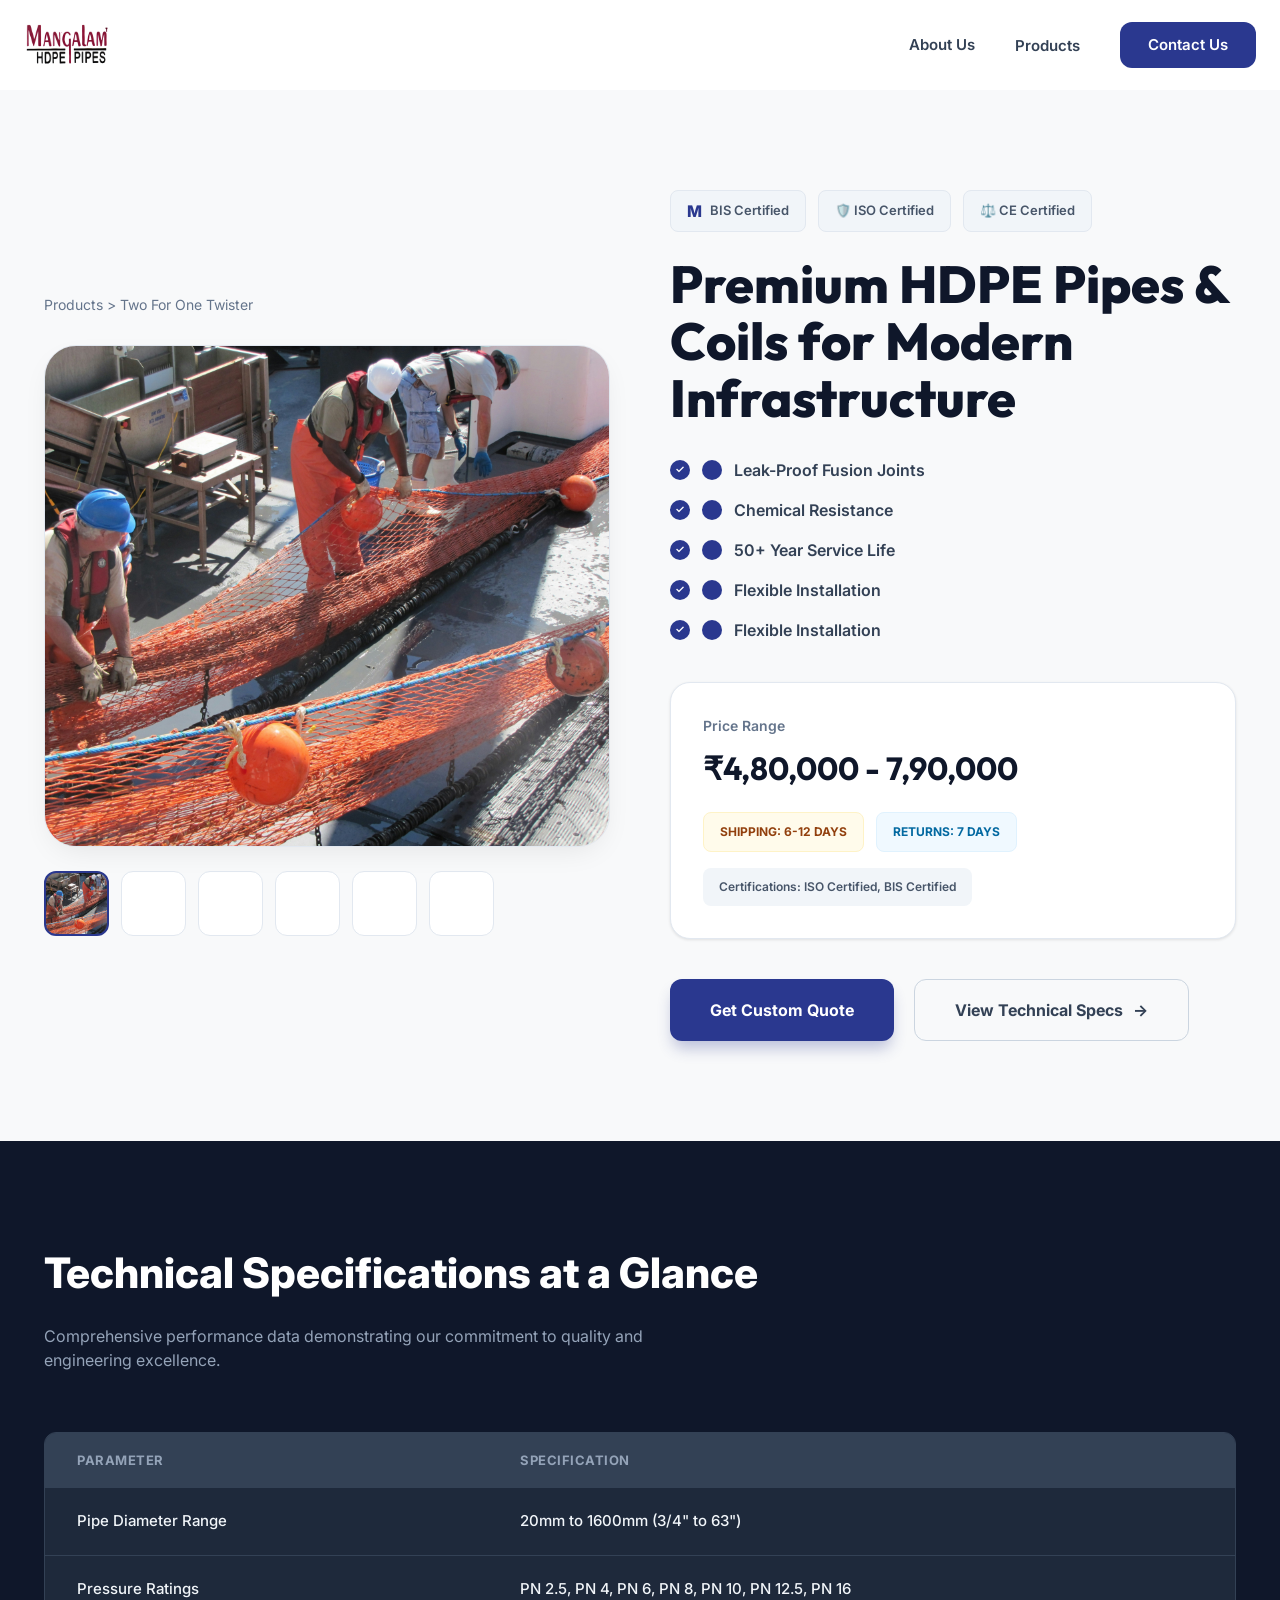
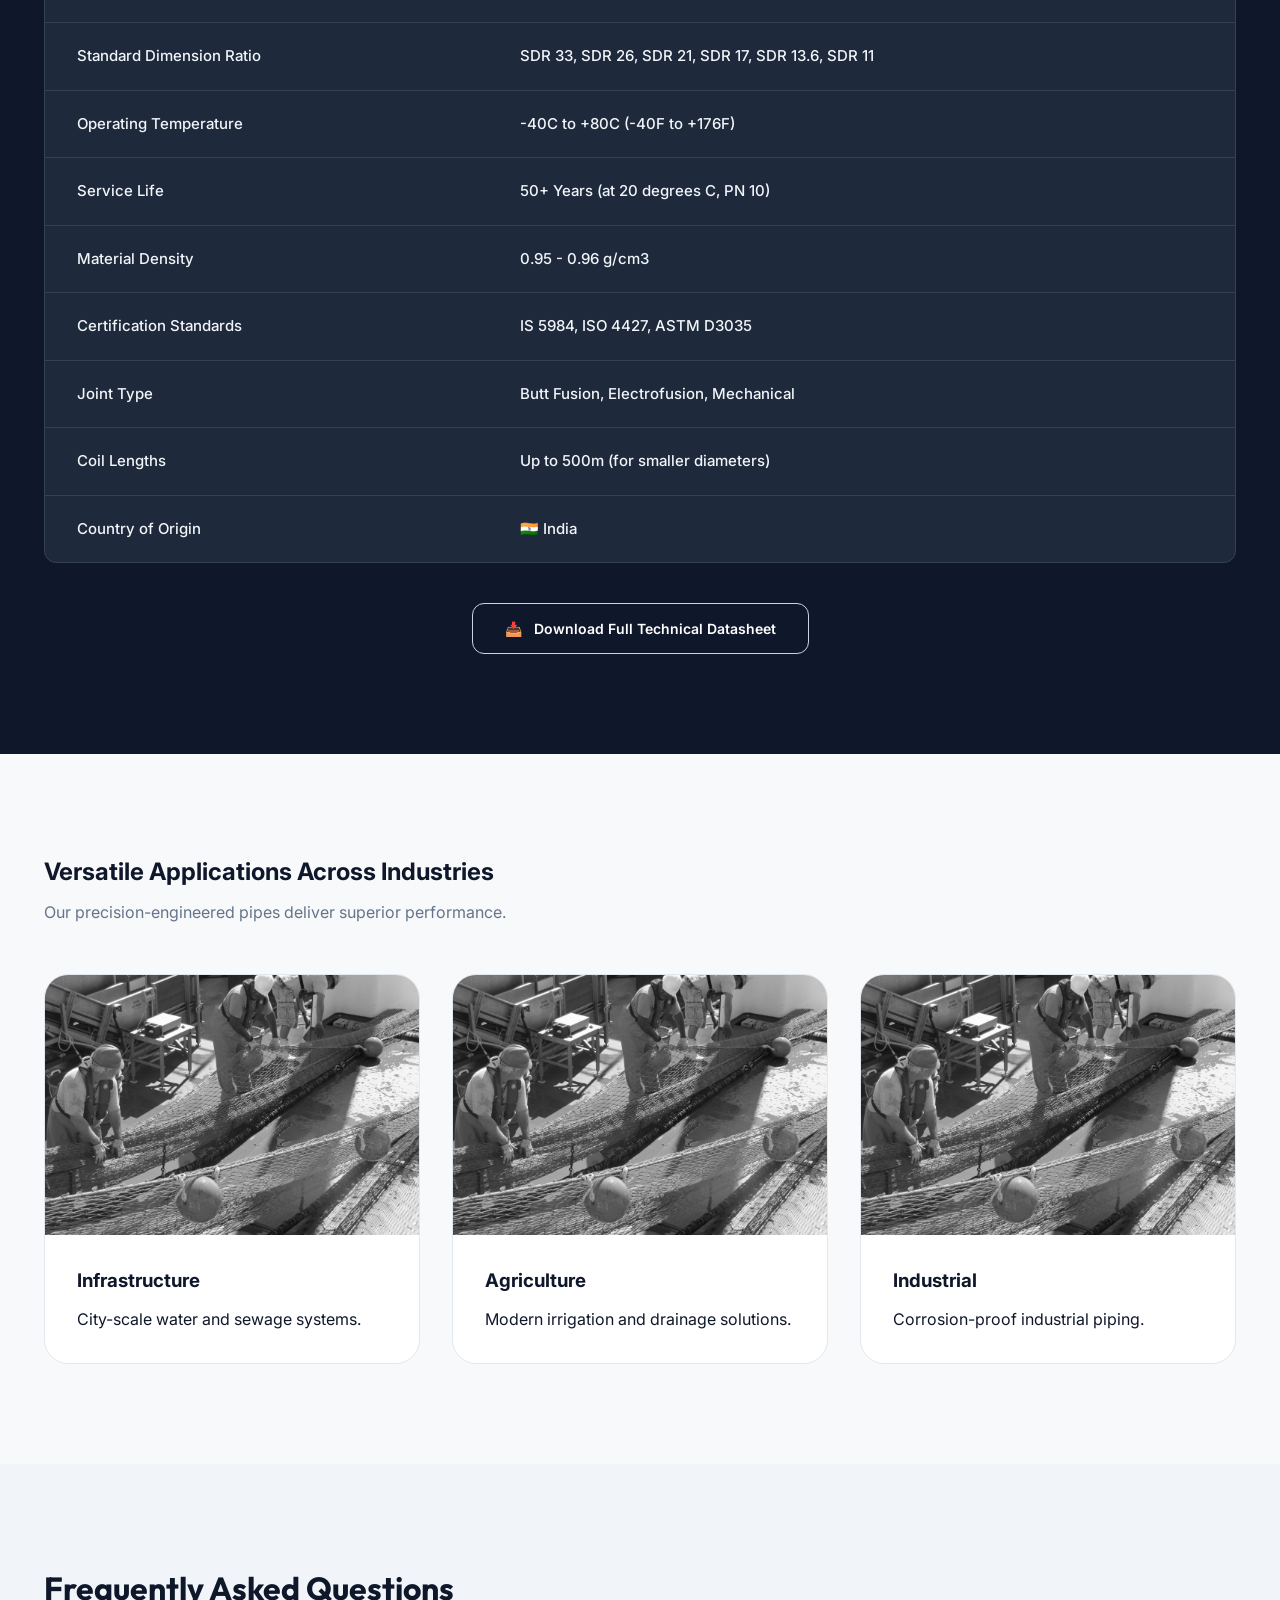
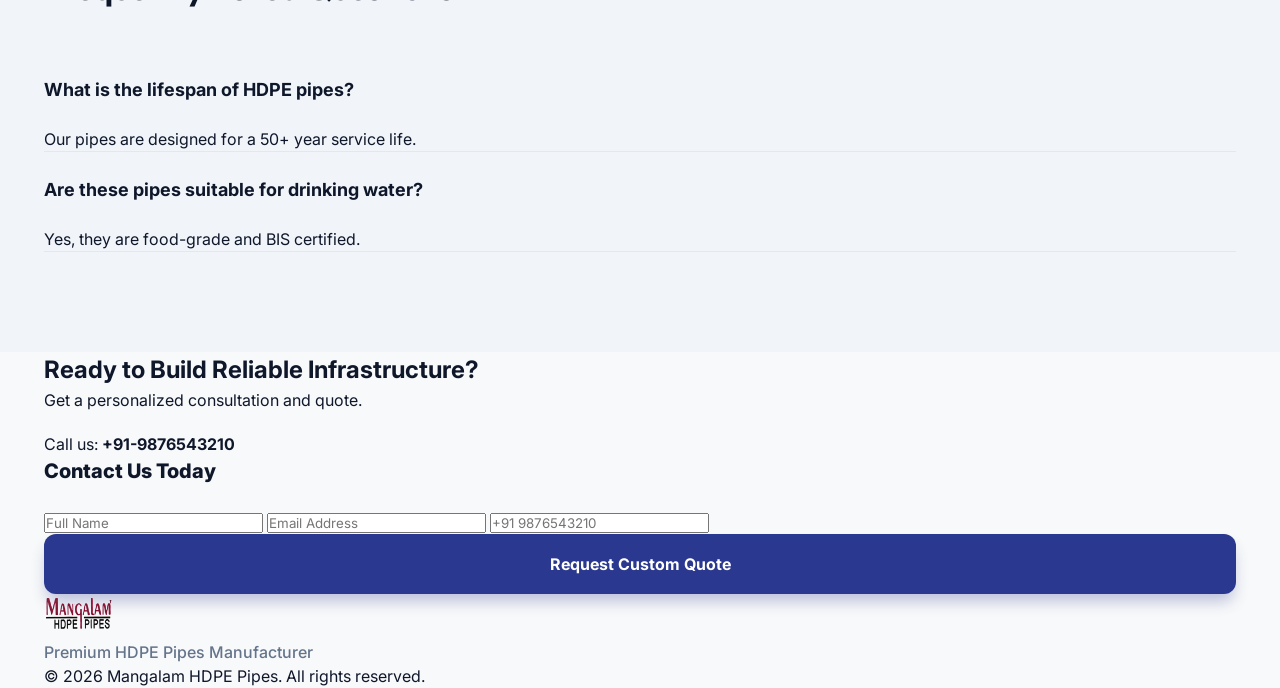
==== commit 28690dac: "Updated Technical Specs to match reference design" ====
--- a/index.html
+++ b/index.html
@@ -83,21 +83,37 @@
         </section>
 
         <!-- Other sections remain same, ensure image paths are corrected -->
-        <section class="tech-specs dark-bg">
+        <section class="tech-specs dark-bg" id="specs">
             <div class="container">
                 <div class="section-header">
                     <h2>Technical Specifications at a Glance</h2>
-                </div>
-                <!-- Table contents same but themed in CSS -->
-                 <table class="specs-table">
-                    <tr><th>PARAMETER</th><th>SPECIFICATION</th></tr>
-                    <tr><td>Pipe Diameter Range</td><td>20mm to 1600mm (3/4" to 63")</td></tr>
-                    <tr><td>Pressure Ratings</td><td>PN 2.5, PN 4, PN 6, PN 8, PN 10, PN 12.5, PN 16</td></tr>
-                    <tr><td>Material Density</td><td>0.95 - 0.96 g/cm3</td></tr>
-                    <tr><td>Country of Origin</td><td>🇮🇳 India</td></tr>
-                </table>
-            </div>
-        </section>
+                    <p>Comprehensive performance data demonstrating our commitment to quality and engineering excellence.</p>
+                </div>
+                <div class="table-container">
+                    <table class="specs-table">
+                        <thead>
+                            <tr><th>PARAMETER</th><th>SPECIFICATION</th></tr>
+                        </thead>
+                        <tbody>
+                            <tr><td>Pipe Diameter Range</td><td>20mm to 1600mm (3/4" to 63")</td></tr>
+                            <tr><td>Pressure Ratings</td><td>PN 2.5, PN 4, PN 6, PN 8, PN 10, PN 12.5, PN 16</td></tr>
+                            <tr><td>Standard Dimension Ratio</td><td>SDR 33, SDR 26, SDR 21, SDR 17, SDR 13.6, SDR 11</td></tr>
+                            <tr><td>Operating Temperature</td><td>-40C to +80C (-40F to +176F)</td></tr>
+                            <tr><td>Service Life</td><td>50+ Years (at 20 degrees C, PN 10)</td></tr>
+                            <tr><td>Material Density</td><td>0.95 - 0.96 g/cm3</td></tr>
+                            <tr><td>Certification Standards</td><td>IS 5984, ISO 4427, ASTM D3035</td></tr>
+                            <tr><td>Joint Type</td><td>Butt Fusion, Electrofusion, Mechanical</td></tr>
+                            <tr><td>Coil Lengths</td><td>Up to 500m (for smaller diameters)</td></tr>
+                            <tr><td>Country of Origin</td><td>🇮🇳 India</td></tr>
+                        </tbody>
+                    </table>
+                </div>
+                <button class="btn-download">
+                    <span>📥</span> Download Full Technical Datasheet
+                </button>
+            </div>
+        </section>
+
 
         <section class="applications" id="products">
             <div class="container">
--- a/styles.css
+++ b/styles.css
@@ -154,24 +154,18 @@
 }
 
 .features-list li::before {
-    content: "";
+    content: "✓";
+    display: flex;
+    align-items: center;
+    justify-content: center;
     width: 20px;
     height: 20px;
     background: #2A388F;
+    color: white;
+    font-size: 11px;
     border-radius: 50%;
     margin-right: 12px;
-    display: inline-block;
     flex-shrink: 0;
-    position: relative;
-}
-
-.features-list li::after {
-    content: "✓";
-    position: absolute;
-    color: white;
-    font-size: 10px;
-    left: 29px; /* Manual adjustment base on context */
-    display: none; /* Hide if only solid dot needed */
 }
 
 /* Updated List Dots to match Image 1 */
@@ -254,10 +248,78 @@
 }
 .thumb.active { border: 2px solid #2A388F; }
 
-/* --- Specs Table Refinement --- */
-.specs-table { width: 100%; border-collapse: collapse; margin-top: 40px; }
-.specs-table th { text-align: left; padding: 24px; background: rgba(255,255,255,0.05); color: #94A3B8; font-size: 12px; letter-spacing: 1px; }
-.specs-table td { padding: 20px 24px; border-bottom: 1px solid rgba(255,255,255,0.1); color: white; font-weight: 500; }
+/* --- Specs Table --- */
+.tech-specs {
+    background-color: #0F172A; /* Dark navy */
+    padding: 100px 0;
+}
+
+.tech-specs h2 {
+    font-size: 42px;
+    font-weight: 800;
+    margin-bottom: 20px;
+}
+
+.tech-specs .section-header p {
+    color: #94A3B8;
+    max-width: 600px;
+    margin-bottom: 60px;
+}
+
+.table-container {
+    background: #1E293B;
+    border-radius: 12px;
+    border: 1px solid #334155;
+    overflow: hidden;
+    margin-bottom: 40px;
+}
+
+.specs-table {
+    width: 100%;
+    border-collapse: collapse;
+}
+
+.specs-table th {
+    background: #334155;
+    color: #94A3B8;
+    text-align: left;
+    padding: 18px 32px;
+    font-size: 13px;
+    letter-spacing: 0.5px;
+    text-transform: uppercase;
+}
+
+.specs-table td {
+    padding: 22px 32px;
+    border-bottom: 1px solid #334155;
+    color: #F1F5F9;
+    font-size: 15px;
+    font-weight: 500;
+}
+
+.specs-table tr:last-child td {
+    border-bottom: none;
+}
+
+.btn-download {
+    background: transparent;
+    border: 1px solid #CBD5E0;
+    color: white;
+    padding: 16px 32px;
+    border-radius: 12px;
+    font-size: 14px;
+    font-weight: 600;
+    cursor: pointer;
+    display: flex;
+    align-items: center;
+    gap: 12px;
+    margin: 0 auto;
+}
+
+.btn-download:hover {
+    background: rgba(255,255,255,0.05);
+}
+
 
 /* --- App Cards --- */
 .apps-grid { display: grid; grid-template-columns: repeat(3, 1fr); gap: 32px; }
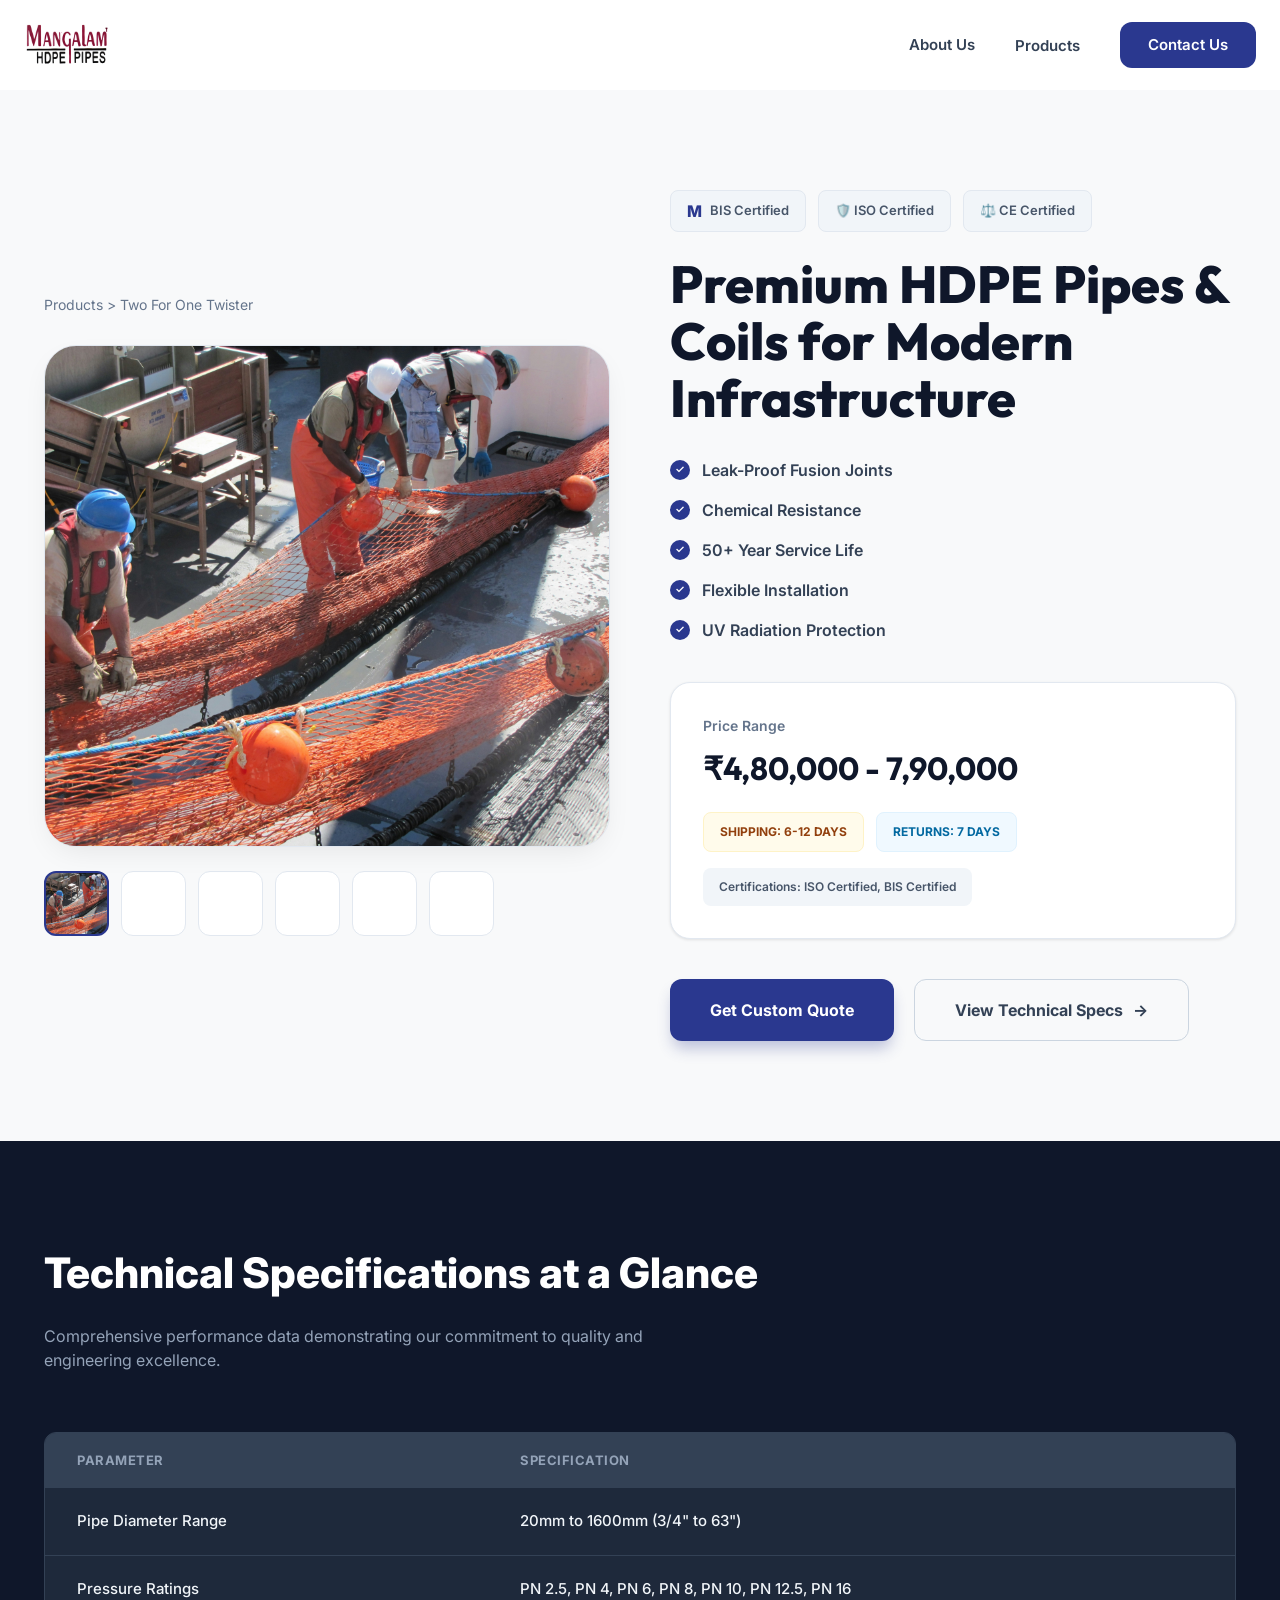
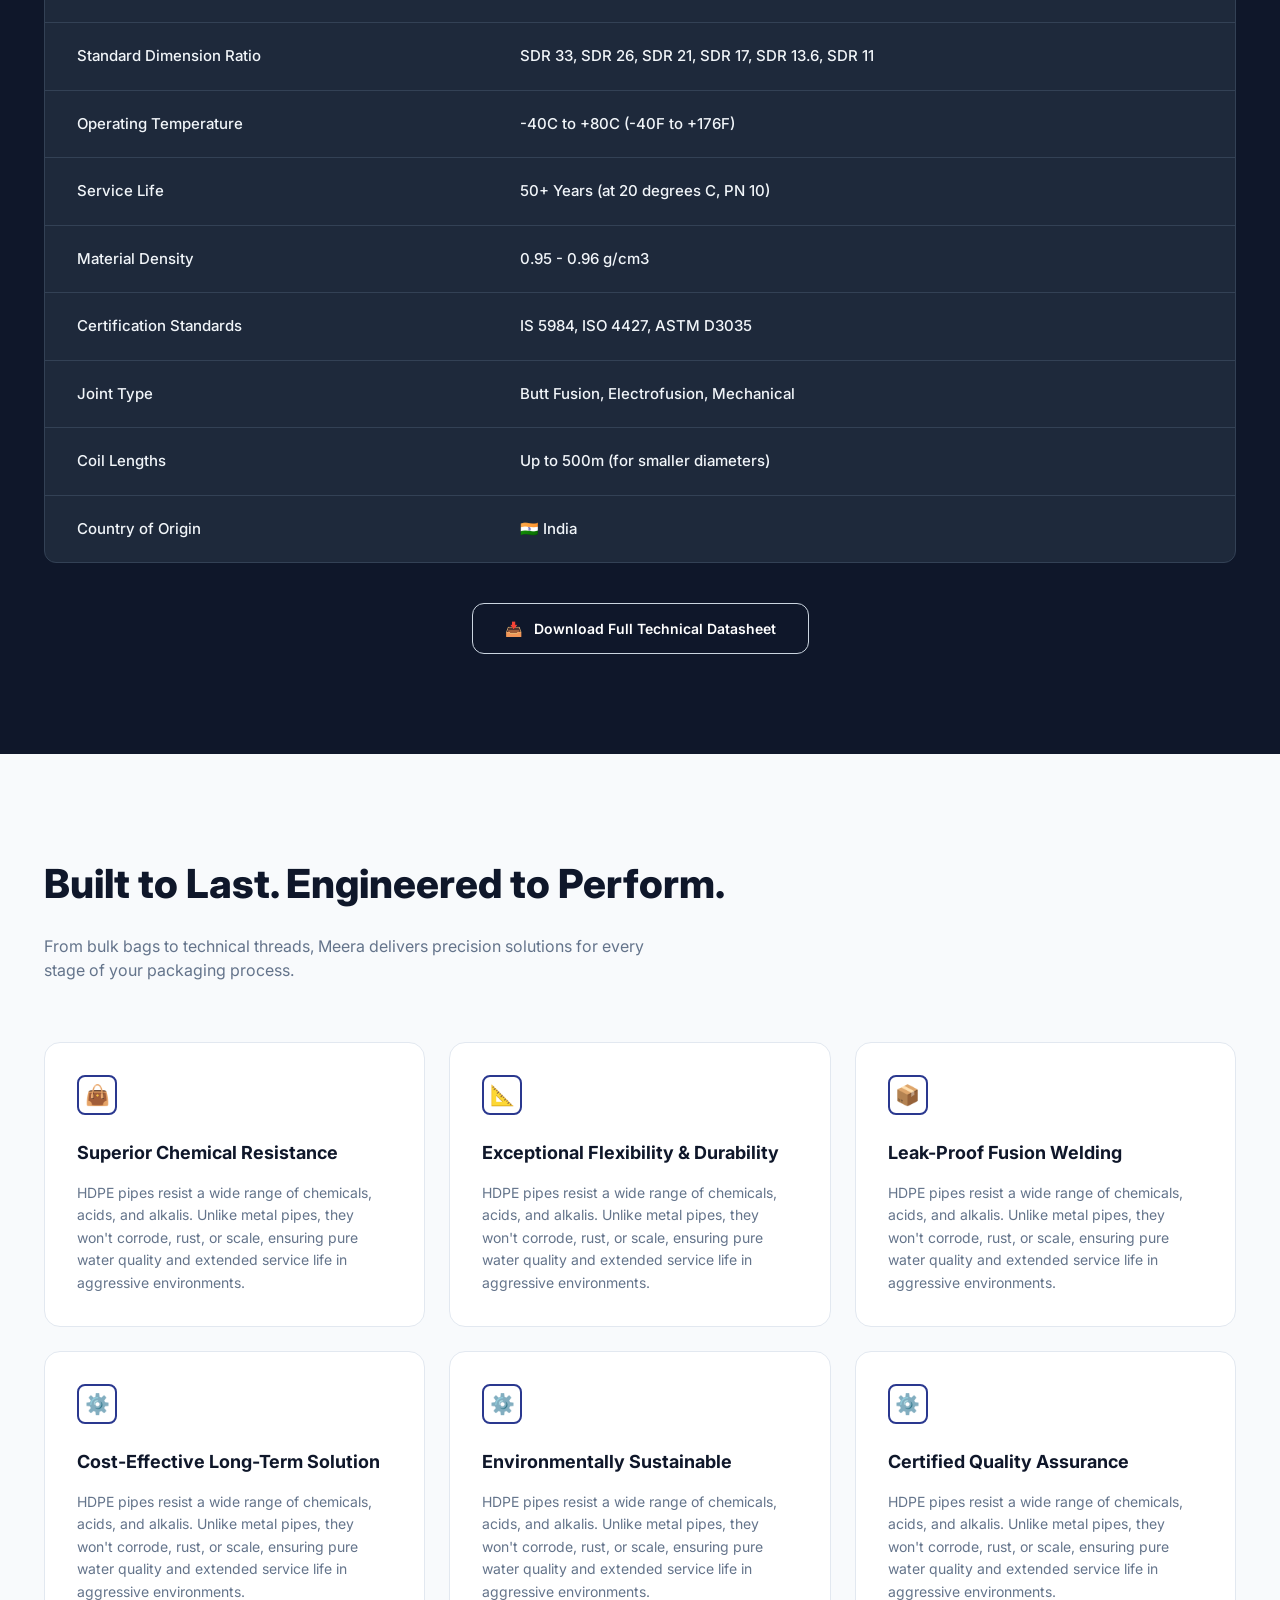
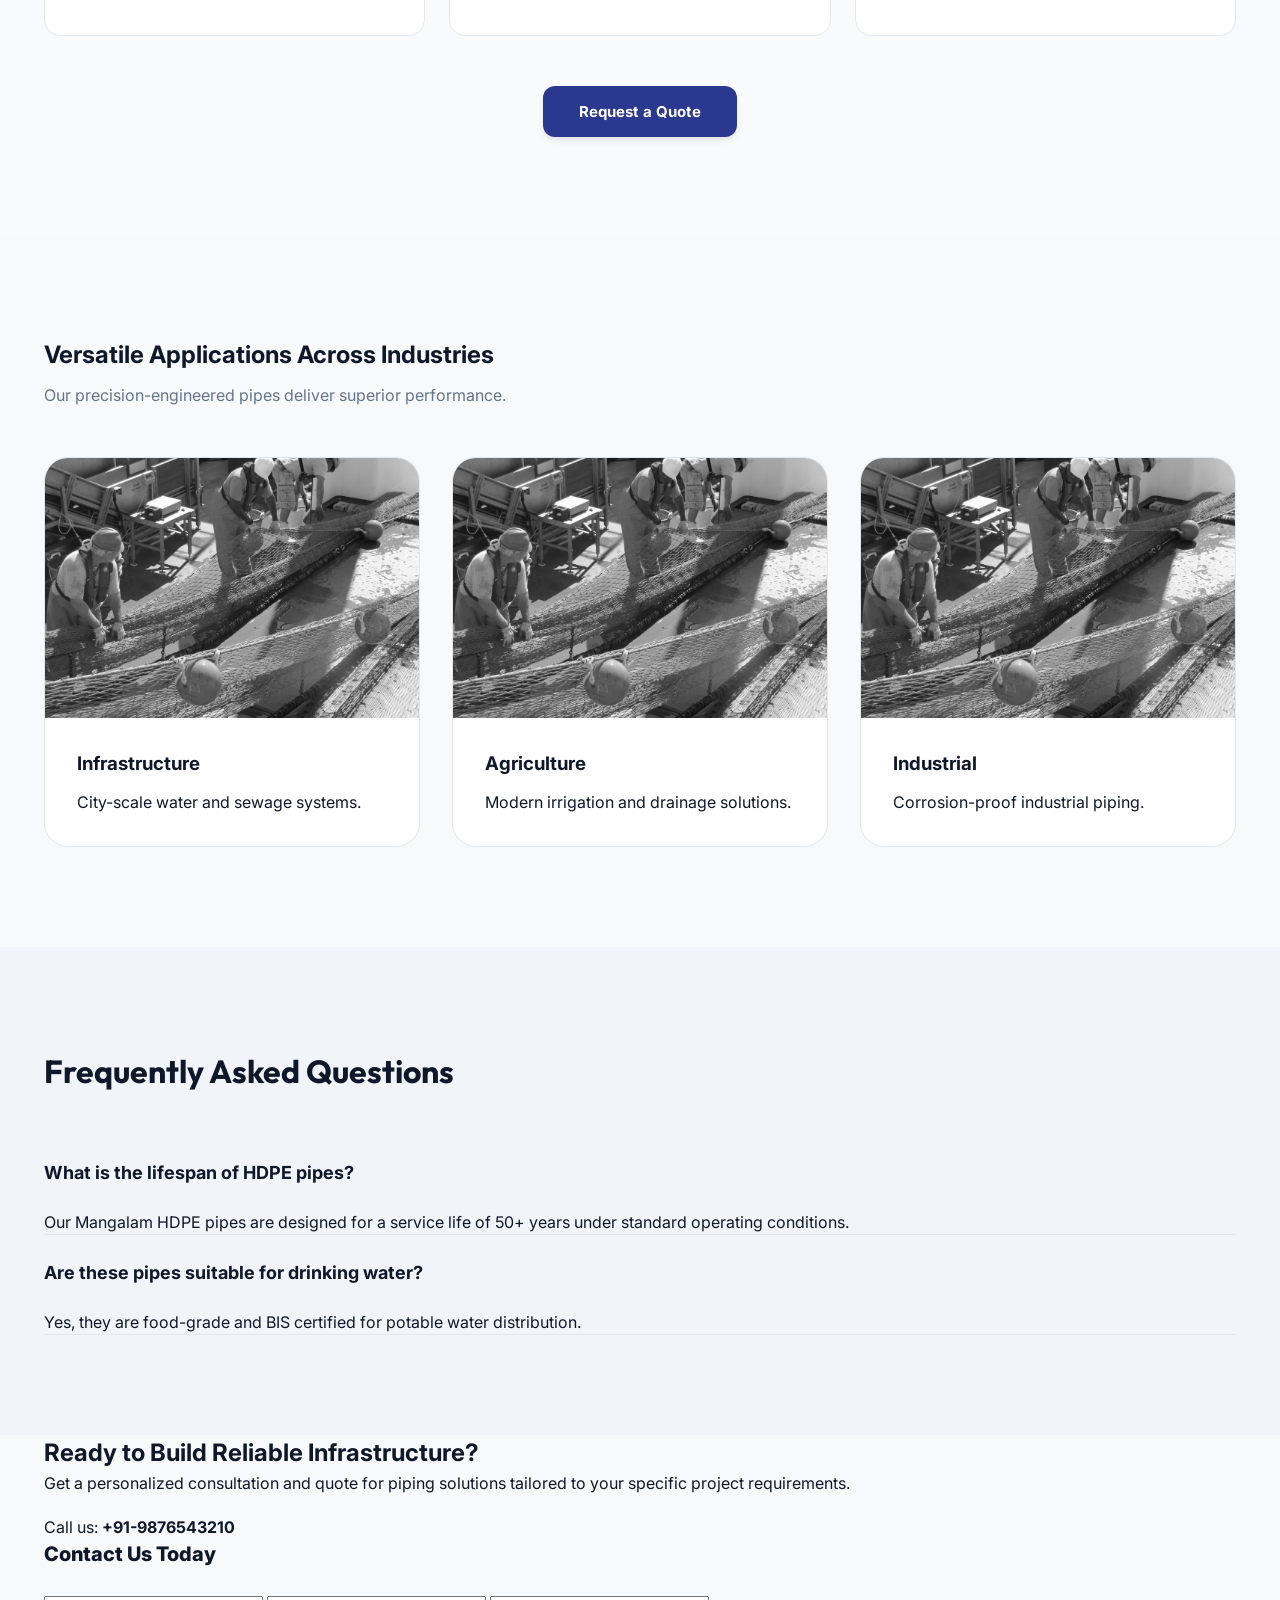
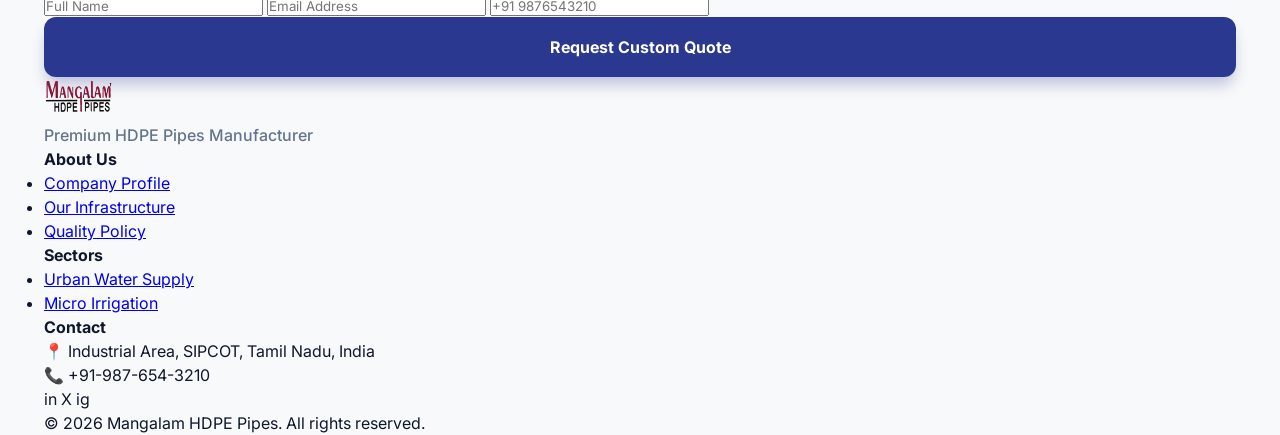
==== commit 62754995: "Organized project into modular sections" ====
--- a/index.html
+++ b/index.html
@@ -3,203 +3,58 @@
 <head>
     <meta charset="UTF-8">
     <meta name="viewport" content="width=device-width, initial-scale=1.0">
-    <title>Mangalam HDPE Pipes - Premium Infrastructure Solutions</title>
-    <link rel="preconnect" href="https://fonts.googleapis.com">
-    <link rel="preconnect" href="https://fonts.gstatic.com" crossorigin>
-    <link href="https://fonts.googleapis.com/css2?family=Inter:wght@400;500;600;700&family=Outfit:wght@600;700;800&display=swap" rel="stylesheet">
+    <title>Mangalam HDPE Pipes | Premium Infrastructure Solutions</title>
+    <!-- Modern Typography -->
+    <link href="https://fonts.googleapis.com/css2?family=Inter:wght@400;500;600;700&family=Outfit:wght@700;800&display=swap" rel="stylesheet">
     <link rel="stylesheet" href="styles.css">
+    <style>
+        /* Loader for sections */
+        .section-loader { min-height: 100px; display: flex; align-items: center; justify-content: center; }
+    </style>
 </head>
 <body>
 
-    <!-- Sticky Header -->
-    <header id="main-header" class="header">
-        <div class="container container-wide">
-            <div class="logo">
-                <img src="assets/headline.png" alt="Mangalam" style="height: 50px; width: auto; display: block;">
-            </div>
-            <nav class="nav-links">
-                <a href="#about">About Us</a>
-                <div class="dropdown">
-                    <a href="#products">Products <span class="arrow-down"></span></a>
-                </div>
-                <a href="#contact" class="btn-contact">Contact Us</a>
-            </nav>
-        </div>
-    </header>
-
-    <main>
-        <!-- Section 1: Hero -->
-        <section class="hero-section">
-            <div class="container">
-                <div class="hero-grid">
-                    <div class="hero-carousel">
-                        <div class="breadcrumb">Products > Two For One Twister</div>
-                        <div class="carousel-main zoom-container">
-                            <img src="assets/hero.jpg" alt="Mangalam HDPE Pipes" class="zoom-img" id="hero-main-img">
-                            <div class="zoom-lens"></div>
-                            <div class="zoom-result"></div>
-                        </div>
-                        <div class="carousel-thumbs">
-                            <div class="thumb active" style="background-image: url('assets/hero.jpg'); background-size: cover;"></div>
-                            <div class="thumb"></div>
-                            <div class="thumb"></div>
-                            <div class="thumb"></div>
-                            <div class="thumb"></div>
-                            <div class="thumb"></div>
-                        </div>
-                    </div>
-                    <div class="hero-info">
-                        <div class="certifications">
-                            <div class="cert-item"><span style="color:#2A388F; font-weight:800; font-size:16px;">M</span> BIS Certified</div>
-                            <div class="cert-item">🛡️ ISO Certified</div>
-                            <div class="cert-item">⚖️ CE Certified</div>
-                        </div>
-                        <h1>Premium HDPE Pipes & Coils for Modern Infrastructure</h1>
-                        <ul class="features-list">
-                            <li><i></i> Leak-Proof Fusion Joints</li>
-                            <li><i></i> Chemical Resistance</li>
-                            <li><i></i> 50+ Year Service Life</li>
-                            <li><i></i> Flexible Installation</li>
-                            <li><i></i> Flexible Installation</li>
-                        </ul>
-                        
-                        <div class="price-card">
-                            <p>Price Range</p>
-                            <h2>₹4,80,000 - 7,90,000</h2>
-                            <div class="price-tags-flex">
-                                <div class="tag-y">SHIPPING: 6-12 DAYS</div>
-                                <div class="tag-g">RETURNS: 7 DAYS</div>
-                            </div>
-                            <div class="cert-note">Certifications: ISO Certified, BIS Certified</div>
-                        </div>
-
-                        <div class="action-btns">
-                            <button class="btn-primary">Get Custom Quote</button>
-                            <button class="btn-outline">View Technical Specs <span>&rarr;</span></button>
-                        </div>
-                    </div>
-                </div>
-            </div>
-        </section>
-
-        <!-- Other sections remain same, ensure image paths are corrected -->
-        <section class="tech-specs dark-bg" id="specs">
-            <div class="container">
-                <div class="section-header">
-                    <h2>Technical Specifications at a Glance</h2>
-                    <p>Comprehensive performance data demonstrating our commitment to quality and engineering excellence.</p>
-                </div>
-                <div class="table-container">
-                    <table class="specs-table">
-                        <thead>
-                            <tr><th>PARAMETER</th><th>SPECIFICATION</th></tr>
-                        </thead>
-                        <tbody>
-                            <tr><td>Pipe Diameter Range</td><td>20mm to 1600mm (3/4" to 63")</td></tr>
-                            <tr><td>Pressure Ratings</td><td>PN 2.5, PN 4, PN 6, PN 8, PN 10, PN 12.5, PN 16</td></tr>
-                            <tr><td>Standard Dimension Ratio</td><td>SDR 33, SDR 26, SDR 21, SDR 17, SDR 13.6, SDR 11</td></tr>
-                            <tr><td>Operating Temperature</td><td>-40C to +80C (-40F to +176F)</td></tr>
-                            <tr><td>Service Life</td><td>50+ Years (at 20 degrees C, PN 10)</td></tr>
-                            <tr><td>Material Density</td><td>0.95 - 0.96 g/cm3</td></tr>
-                            <tr><td>Certification Standards</td><td>IS 5984, ISO 4427, ASTM D3035</td></tr>
-                            <tr><td>Joint Type</td><td>Butt Fusion, Electrofusion, Mechanical</td></tr>
-                            <tr><td>Coil Lengths</td><td>Up to 500m (for smaller diameters)</td></tr>
-                            <tr><td>Country of Origin</td><td>🇮🇳 India</td></tr>
-                        </tbody>
-                    </table>
-                </div>
-                <button class="btn-download">
-                    <span>📥</span> Download Full Technical Datasheet
-                </button>
-            </div>
-        </section>
-
-
-        <section class="applications" id="products">
-            <div class="container">
-                <div class="section-header" style="text-align:left; display:flex; justify-content:space-between; align-items:flex-end; margin-bottom:50px;">
-                    <div>
-                        <h2>Versatile Applications Across Industries</h2>
-                        <p style="color:#64748B; margin-top:10px;">Our precision-engineered pipes deliver superior performance.</p>
-                    </div>
-                </div>
-                <div class="apps-grid">
-                    <div class="app-card">
-                        <div class="app-img" style="background-image: url('assets/hero.jpg');"></div>
-                        <div class="app-info">
-                            <h3>Infrastructure</h3>
-                            <p>City-scale water and sewage systems.</p>
-                        </div>
-                    </div>
-                    <div class="app-card">
-                        <div class="app-img" style="background-image: url('assets/hero.jpg');"></div>
-                        <div class="app-info">
-                            <h3>Agriculture</h3>
-                            <p>Modern irrigation and drainage solutions.</p>
-                        </div>
-                    </div>
-                    <div class="app-card">
-                        <div class="app-img" style="background-image: url('assets/hero.jpg');"></div>
-                        <div class="app-info">
-                            <h3>Industrial</h3>
-                            <p>Corrosion-proof industrial piping.</p>
-                        </div>
-                    </div>
-                </div>
-            </div>
-        </section>
-
-        <section class="faq-section gray-bg" id="faq">
-            <div class="container">
-                <h2 style="font-family:'Outfit'; font-size:32px; margin-bottom:40px; color:#0F172A;">Frequently Asked Questions</h2>
-                <div class="accordion">
-                    <div class="acc-item">
-                        <div class="acc-header">What is the lifespan of HDPE pipes?</div>
-                        <div class="acc-content" style="display:block;">Our pipes are designed for a 50+ year service life.</div>
-                    </div>
-                    <div class="acc-item">
-                        <div class="acc-header">Are these pipes suitable for drinking water?</div>
-                        <div class="acc-content">Yes, they are food-grade and BIS certified.</div>
-                    </div>
-                </div>
-            </div>
-        </section>
-
-        <section class="transform-section container" id="contact">
-            <div class="transform-box">
-                <div class="t-left">
-                    <h2>Ready to Build Reliable Infrastructure?</h2>
-                    <p>Get a personalized consultation and quote.</p>
-                    <p style="margin-top:20px;">Call us: <strong>+91-9876543210</strong></p>
-                </div>
-                <div class="t-right">
-                    <div class="contact-card">
-                        <h4 style="margin-bottom:24px; font-weight:800; font-size:20px;">Contact Us Today</h4>
-                        <form>
-                            <input type="text" placeholder="Full Name">
-                            <input type="email" placeholder="Email Address">
-                            <input type="tel" placeholder="+91 9876543210">
-                            <button class="btn-primary" style="width:100%;">Request Custom Quote</button>
-                        </form>
-                    </div>
-                </div>
-            </div>
-        </section>
-
+    <!-- Modular Sections Placeholder -->
+    <div id="header-container"></div>
+    
+    <main id="main-content">
+        <div id="hero-container"></div>
+        <div id="specs-container"></div>
+        <div id="features-container"></div>
+        <div id="applications-container"></div>
+        <div id="faq-container"></div>
+        <div id="contact-container"></div>
     </main>
 
-    <footer class="main-footer">
-        <div class="container">
-            <div class="footer-top">
-                <img src="assets/headline.png" alt="Mangalam" style="height:40px;">
-                <p style="color:#64748B; font-weight:500;">Premium HDPE Pipes Manufacturer</p>
-            </div>
-            <div class="footer-bottom">
-                <p>© 2026 Mangalam HDPE Pipes. All rights reserved.</p>
-            </div>
-        </div>
-    </footer>
+    <div id="footer-container"></div>
 
+    <!-- Script to load modular parts -->
+    <script>
+        async function loadSection(id, path) {
+            try {
+                const response = await fetch(path);
+                const html = await response.text();
+                document.getElementById(id).innerHTML = html;
+            } catch (err) {
+                console.error('Failed to load section:', path, err);
+            }
+        }
+
+        // Initialize loading
+        window.addEventListener('DOMContentLoaded', async () => {
+            await loadSection('header-container', 'sections/header.html');
+            await loadSection('hero-container', 'sections/hero.html');
+            await loadSection('specs-container', 'sections/specs.html');
+            await loadSection('features-container', 'sections/features.html');
+            await loadSection('applications-container', 'sections/applications.html');
+            await loadSection('faq-container', 'sections/faq.html');
+            await loadSection('contact-container', 'sections/contact.html');
+            await loadSection('footer-container', 'sections/footer.html');
+            
+            // Re-initialize scripts after content is loaded
+            if (window.initApp) window.initApp();
+        });
+    </script>
     <script src="script.js"></script>
 </body>
 </html>
--- a/styles.css
+++ b/styles.css
@@ -168,16 +168,6 @@
     flex-shrink: 0;
 }
 
-/* Updated List Dots to match Image 1 */
-.features-list li i {
-    width: 20px;
-    height: 20px;
-    background: #2A388F;
-    border-radius: 50%;
-    margin-right: 12px;
-    display: inline-block;
-}
-
 .price-card {
     background: white;
     padding: 32px;
@@ -321,6 +311,86 @@
 }
 
 
+/* --- Built to Last Section --- */
+.built-to-last {
+    background-color: #F8FAFC;
+    padding: 100px 0;
+}
+
+.built-to-last .section-header {
+    text-align: left;
+    margin-bottom: 60px;
+}
+
+.built-to-last h2 {
+    font-size: 40px;
+    font-weight: 800;
+    color: #0F172A;
+    margin-bottom: 20px;
+}
+
+.built-to-last .section-header p {
+    color: #64748B;
+    font-size: 16px;
+    max-width: 600px;
+}
+
+.features-grid-6 {
+    display: grid;
+    grid-template-columns: repeat(3, 1fr);
+    gap: 24px;
+    margin-bottom: 50px;
+}
+
+.feat-card {
+    background: white;
+    padding: 32px;
+    border-radius: 16px;
+    border: 1px solid #E2E8F0;
+    text-align: left;
+    transition: all 0.3s ease;
+}
+
+.icon-frame {
+    width: 40px;
+    height: 40px;
+    border: 2px solid #2A388F;
+    border-radius: 8px;
+    display: flex;
+    align-items: center;
+    justify-content: center;
+    font-size: 20px;
+    margin-bottom: 24px;
+    color: #2A388F;
+}
+
+.feat-card h3 {
+    font-size: 18px;
+    font-weight: 700;
+    color: #0F172A;
+    margin-bottom: 16px;
+}
+
+.feat-card p {
+    font-size: 14px;
+    color: #64748B;
+    line-height: 1.6;
+}
+
+.btn-quote-blue {
+    display: block;
+    margin: 0 auto;
+    background: #2A388F;
+    color: white;
+    border: none;
+    padding: 16px 36px;
+    border-radius: 12px;
+    font-weight: 700;
+    font-size: 15px;
+    cursor: pointer;
+    box-shadow: 0 4px 6px -1px rgba(0,0,0,0.1);
+}
+
 /* --- App Cards --- */
 .apps-grid { display: grid; grid-template-columns: repeat(3, 1fr); gap: 32px; }
 .app-card { background: white; border-radius: 24px; border: 1px solid #E2E8F0; overflow: hidden; }
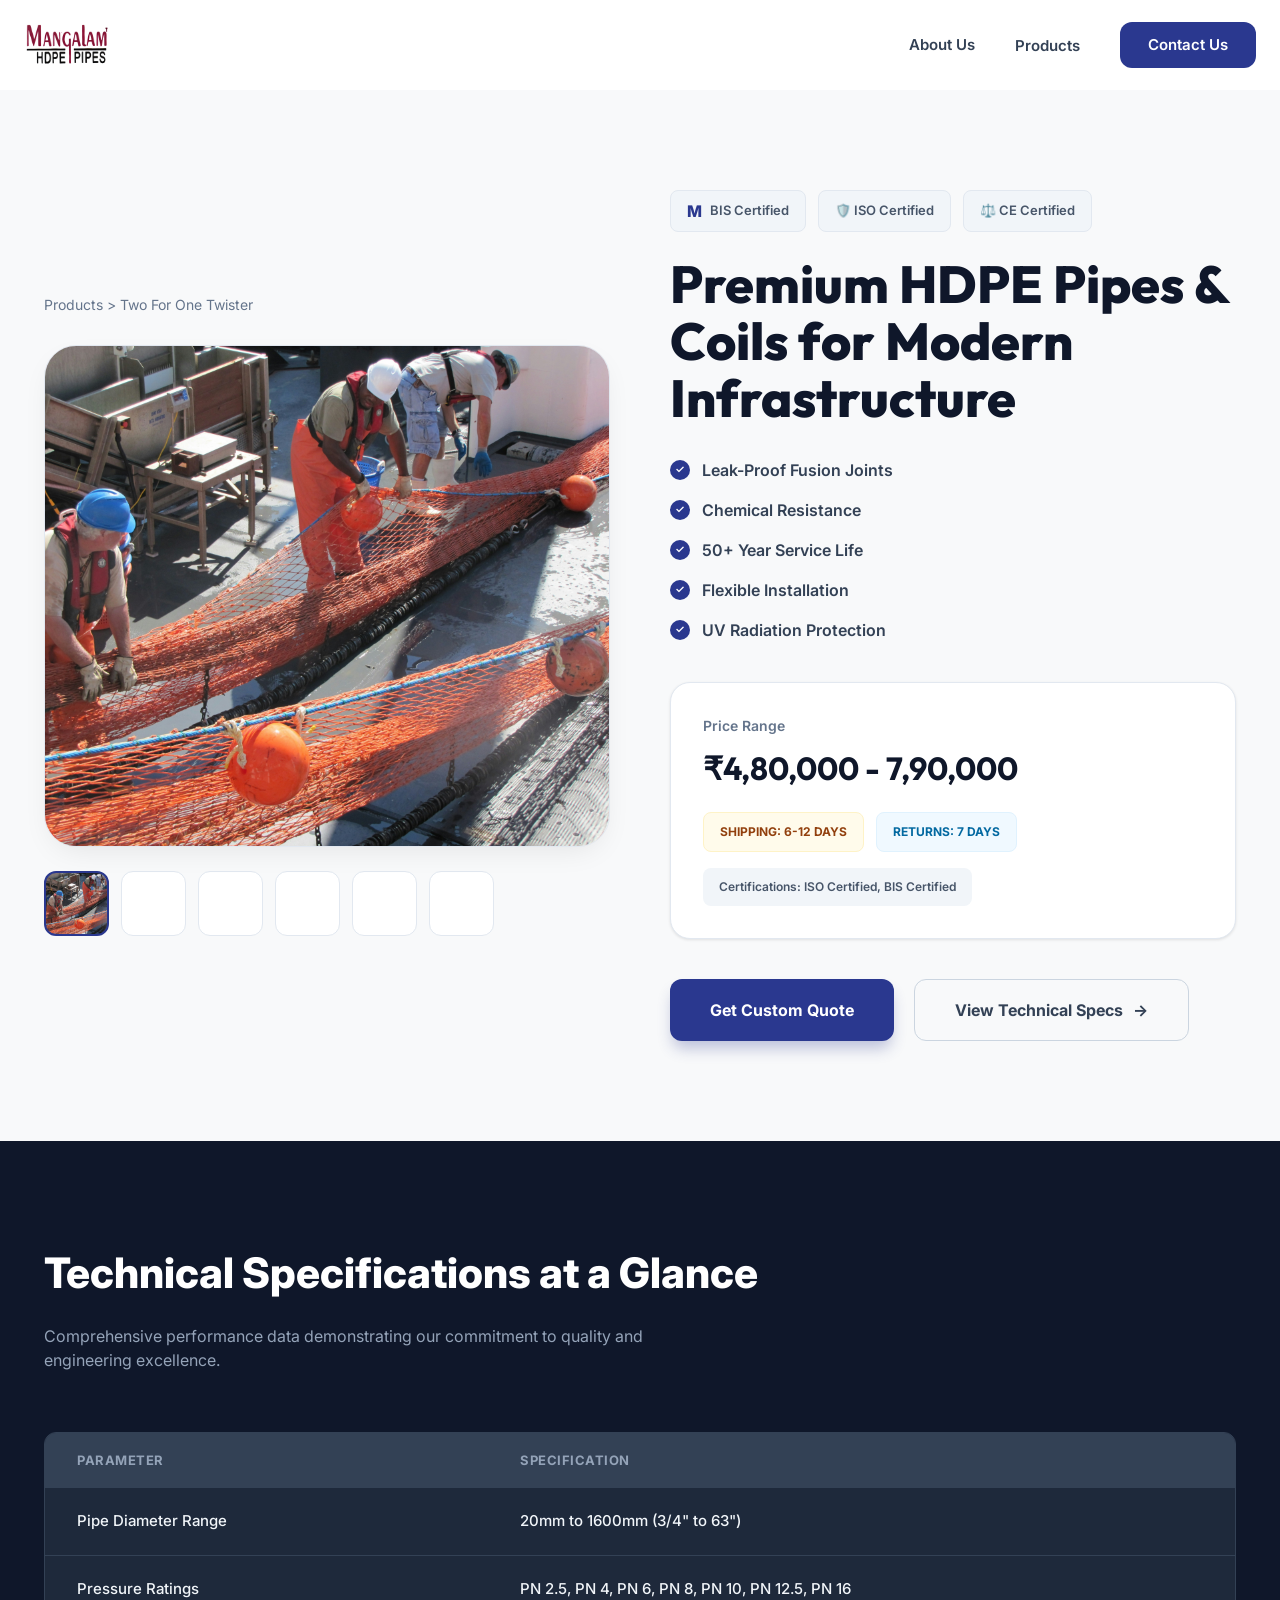
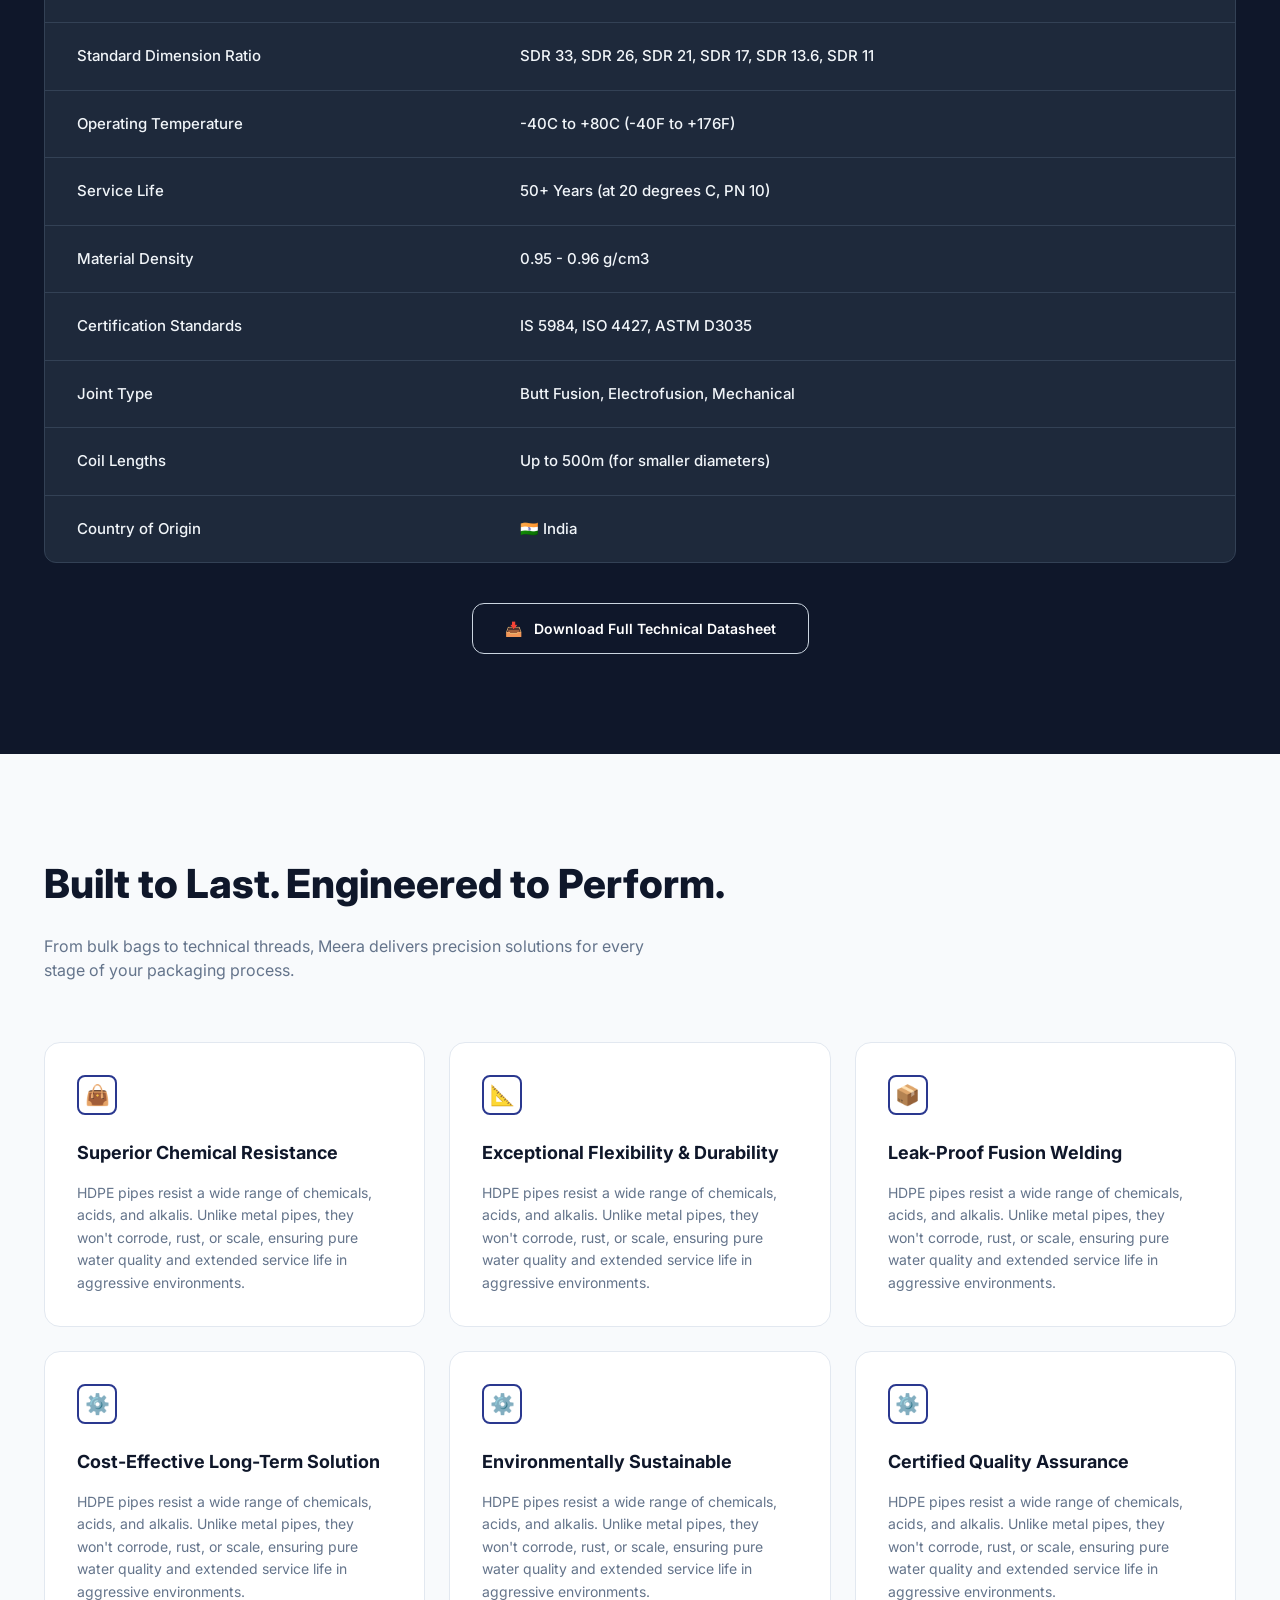
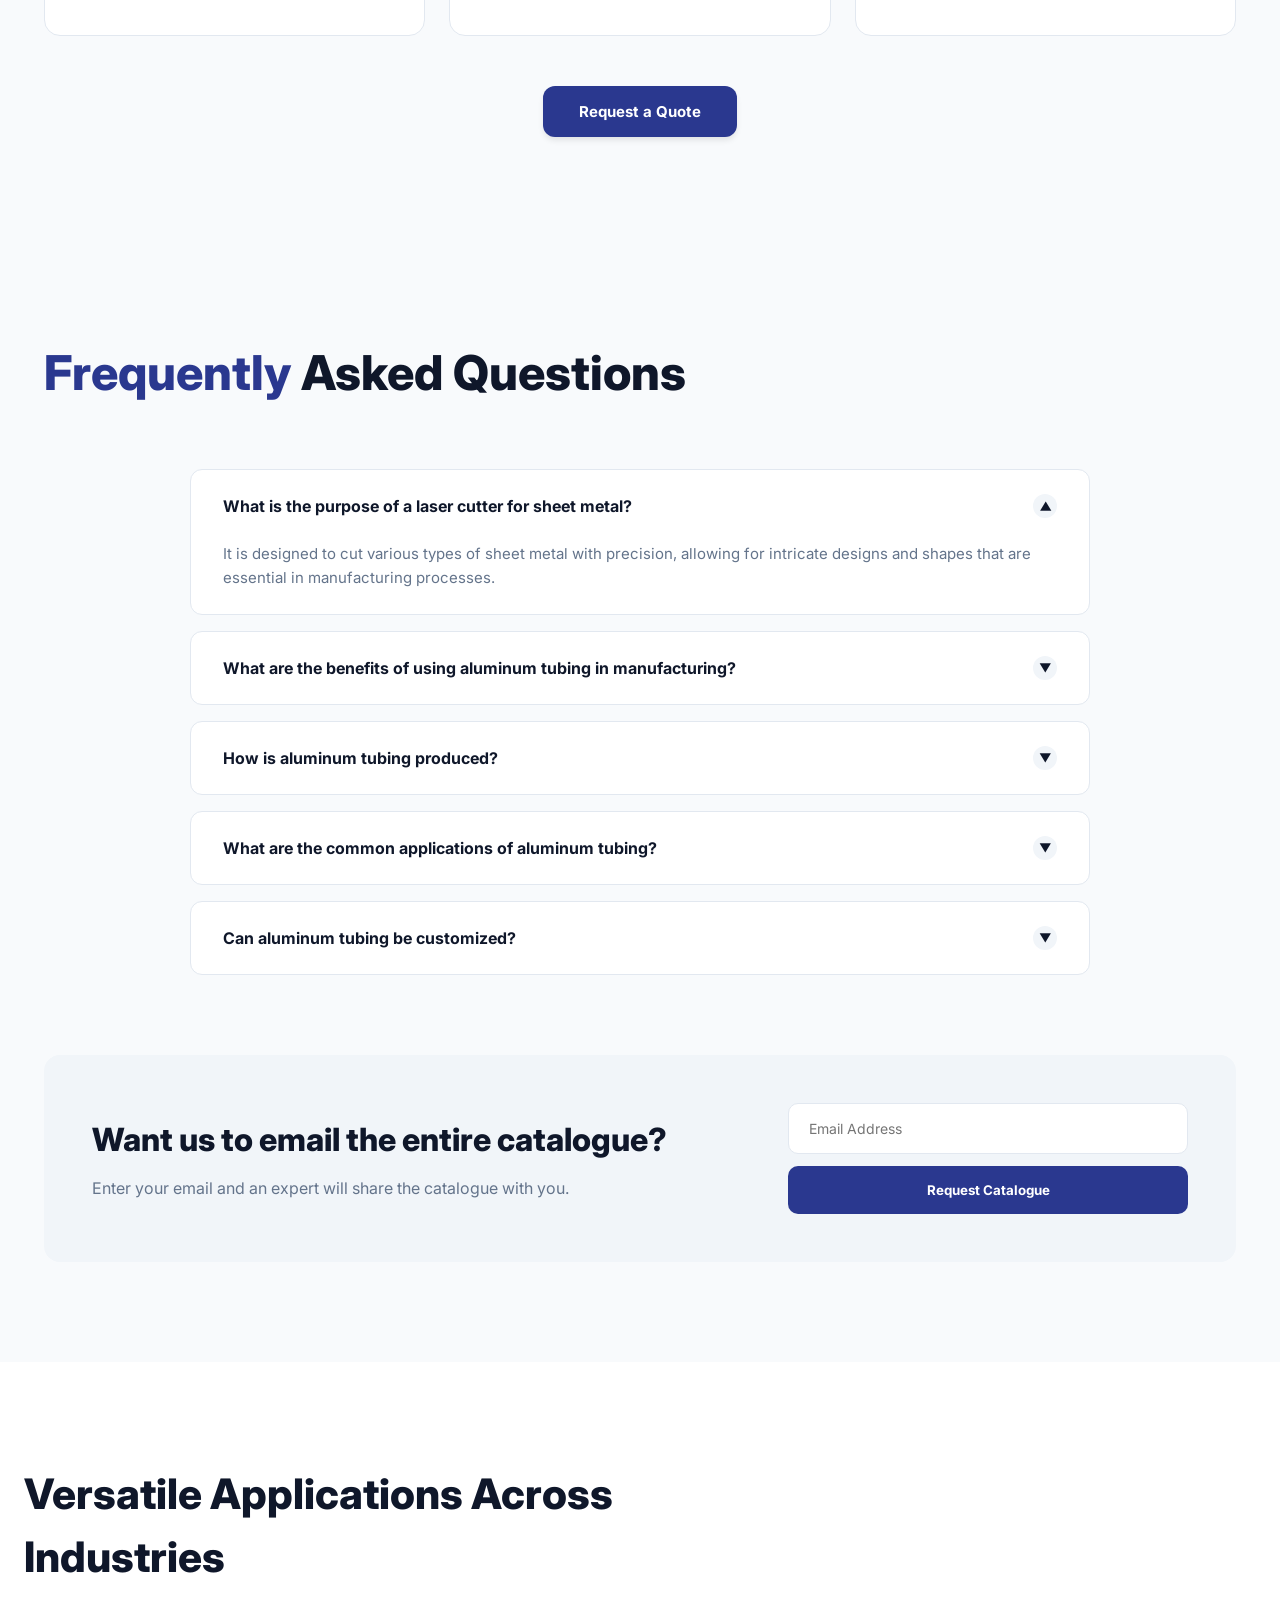
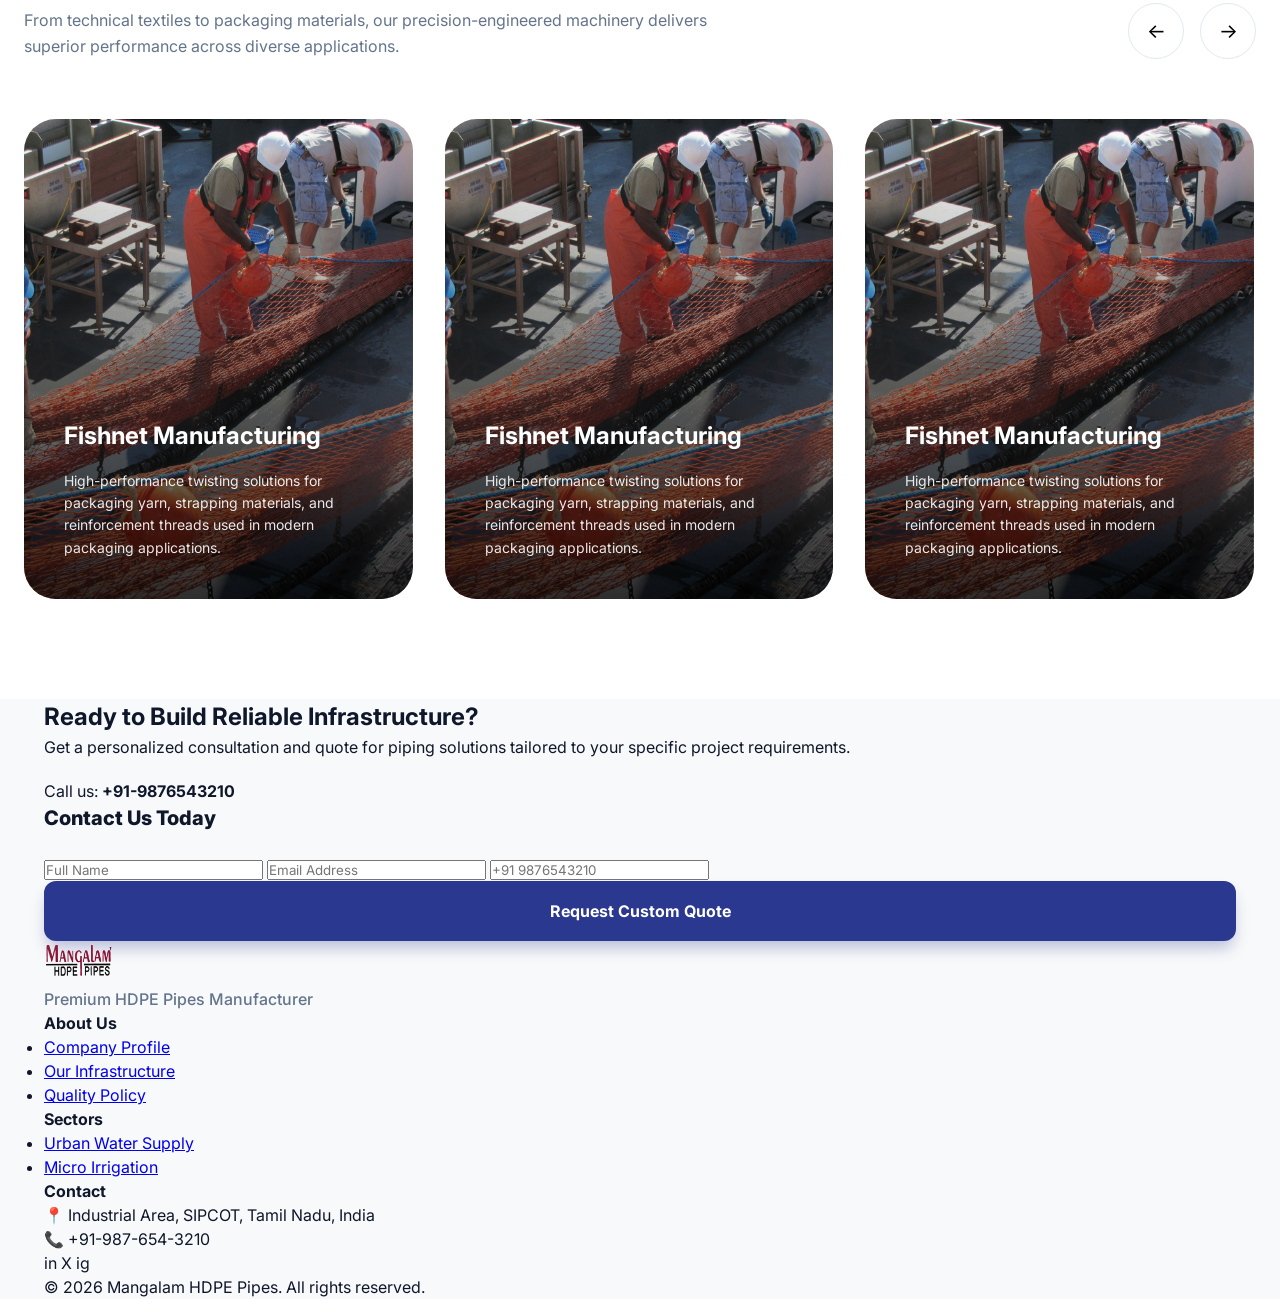
==== commit ee14120b: "Final carousel implementation and modular clean-up" ====
--- a/index.html
+++ b/index.html
@@ -21,8 +21,8 @@
         <div id="hero-container"></div>
         <div id="specs-container"></div>
         <div id="features-container"></div>
+        <div id="faq-container"></div>
         <div id="applications-container"></div>
-        <div id="faq-container"></div>
         <div id="contact-container"></div>
     </main>
 
@@ -46,10 +46,12 @@
             await loadSection('hero-container', 'sections/hero.html');
             await loadSection('specs-container', 'sections/specs.html');
             await loadSection('features-container', 'sections/features.html');
+            await loadSection('faq-container', 'sections/faq.html');
             await loadSection('applications-container', 'sections/applications.html');
-            await loadSection('faq-container', 'sections/faq.html');
             await loadSection('contact-container', 'sections/contact.html');
             await loadSection('footer-container', 'sections/footer.html');
+
+
             
             // Re-initialize scripts after content is loaded
             if (window.initApp) window.initApp();
--- a/styles.css
+++ b/styles.css
@@ -399,10 +399,216 @@
 .app-info { padding: 32px; }
 .app-info h3 { margin-bottom: 12px; color: #0F172A; }
 
-/* --- FAQ --- */
-.accordion { margin-top: 40px; }
-.acc-item { border-bottom: 1px solid #E2E8F0; }
-.acc-header { padding: 24px 0; font-size: 18px; font-weight: 700; cursor: pointer; color: #0F172A; display: flex; justify-content: space-between; align-items: center; }
+/* --- FAQ Section --- */
+.faq-section {
+    padding: 100px 0;
+    background: #F8FAFC;
+}
+
+.faq-title {
+    font-size: 48px;
+    font-weight: 800;
+    margin-bottom: 60px;
+    color: #0F172A;
+}
+
+.faq-title span {
+    color: #2A388F;
+}
+
+.faq-container {
+    max-width: 900px;
+    margin: 0 auto;
+}
+
+.acc-item {
+    background: white;
+    border: 1px solid #E2E8F0;
+    border-radius: 12px;
+    margin-bottom: 16px;
+    overflow: hidden;
+    transition: all 0.3s ease;
+}
+
+.acc-header {
+    padding: 24px 32px;
+    display: flex;
+    justify-content: space-between;
+    align-items: center;
+    cursor: pointer;
+    font-weight: 700;
+    color: #0F172A;
+    font-size: 16px;
+}
+
+.acc-icon {
+    width: 24px;
+    height: 24px;
+    background: #F1F5F9;
+    border-radius: 50%;
+    display: flex;
+    align-items: center;
+    justify-content: center;
+    transition: transform 0.3s ease;
+    font-size: 12px;
+}
+
+.acc-item.active .acc-icon {
+    transform: rotate(180deg);
+}
+
+.acc-content {
+    padding: 0 32px 24px;
+    color: #64748B;
+    font-size: 15px;
+    line-height: 1.6;
+    display: none;
+}
+
+/* --- Catalogue CTA --- */
+.catalogue-box {
+    background: #F1F5F9;
+    border-radius: 16px;
+    padding: 48px;
+    margin-top: 80px;
+    display: flex;
+    justify-content: space-between;
+    align-items: center;
+    gap: 40px;
+}
+
+.cat-text h2 {
+    font-size: 32px;
+    font-weight: 800;
+    color: #0F172A;
+    margin-bottom: 12px;
+}
+
+.cat-text p {
+    color: #64748B;
+    font-size: 16px;
+}
+
+.cat-form {
+    display: flex;
+    flex-direction: column;
+    gap: 12px;
+    width: 400px;
+    flex-shrink: 0;
+}
+
+.cat-form input {
+    padding: 16px 20px;
+    border-radius: 10px;
+    border: 1px solid #E2E8F0;
+    font-size: 14px;
+}
+
+.cat-form .btn-cat {
+    background: #2A388F;
+    color: white;
+    border: none;
+    padding: 16px;
+    border-radius: 10px;
+    font-weight: 700;
+    cursor: pointer;
+}
+
+/* --- Applications Carousel --- */
+.applications-carousel {
+    padding: 100px 0;
+    background: #FFFFFF;
+    overflow: hidden;
+}
+
+.app-header-flex {
+    display: flex;
+    justify-content: space-between;
+    align-items: flex-end;
+    margin-bottom: 60px;
+}
+
+.app-title-group {
+    max-width: 700px;
+}
+
+.app-title-group h2 {
+    font-size: 42px;
+    font-weight: 800;
+    color: #0F172A;
+    margin-bottom: 20px;
+}
+
+.app-title-group p {
+    color: #64748B;
+    font-size: 16px;
+    line-height: 1.6;
+}
+
+.app-nav {
+    display: flex;
+    gap: 16px;
+}
+
+.nav-btn {
+    width: 56px;
+    height: 56px;
+    border-radius: 50%;
+    border: 1px solid #E2E8F0;
+    background: white;
+    font-size: 20px;
+    cursor: pointer;
+    transition: all 0.3s ease;
+    display: flex;
+    align-items: center;
+    justify-content: center;
+}
+
+.nav-btn:hover {
+    background: #F1F5F9;
+    border-color: #CBD5E0;
+}
+
+.app-slides-wrap {
+    display: flex;
+    gap: 32px;
+    transition: transform 0.5s ease;
+}
+
+.app-slide {
+    flex: 0 0 calc(33.333% - 22px);
+    height: 480px;
+    border-radius: 32px;
+    overflow: hidden;
+}
+
+.app-card-overlay {
+    width: 100%;
+    height: 100%;
+    background-size: cover;
+    background-position: center;
+    display: flex;
+    align-items: flex-end;
+    padding: 40px;
+    position: relative;
+}
+
+.app-card-content {
+    color: white;
+    z-index: 2;
+}
+
+.app-card-content h3 {
+    font-size: 24px;
+    font-weight: 700;
+    margin-bottom: 16px;
+}
+
+.app-card-content p {
+    font-size: 14px;
+    line-height: 1.6;
+    opacity: 0.9;
+}
 
 /* Zoom Utility */
 .zoom-lens { position: absolute; border: 1px solid #d4d4d4; width: 120px; height: 120px; background: rgba(255,255,255,0.2); pointer-events: none; }
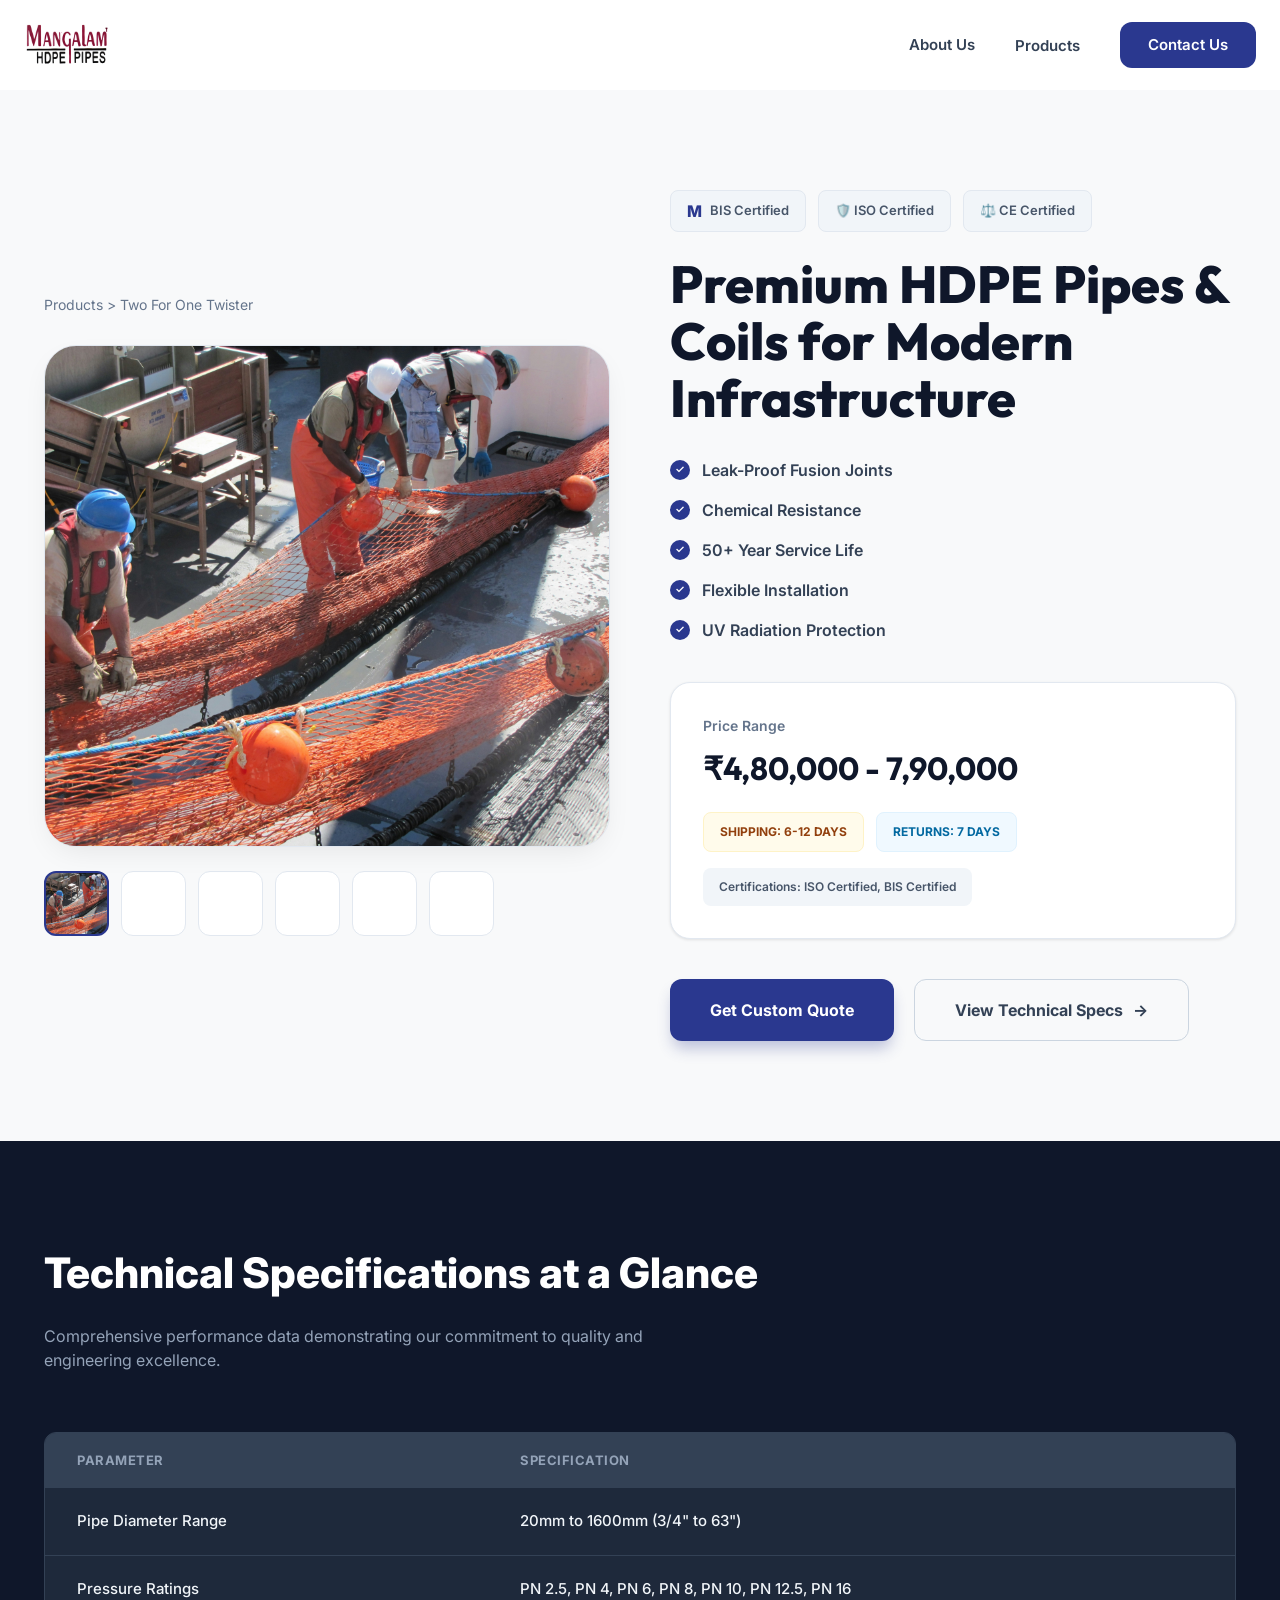
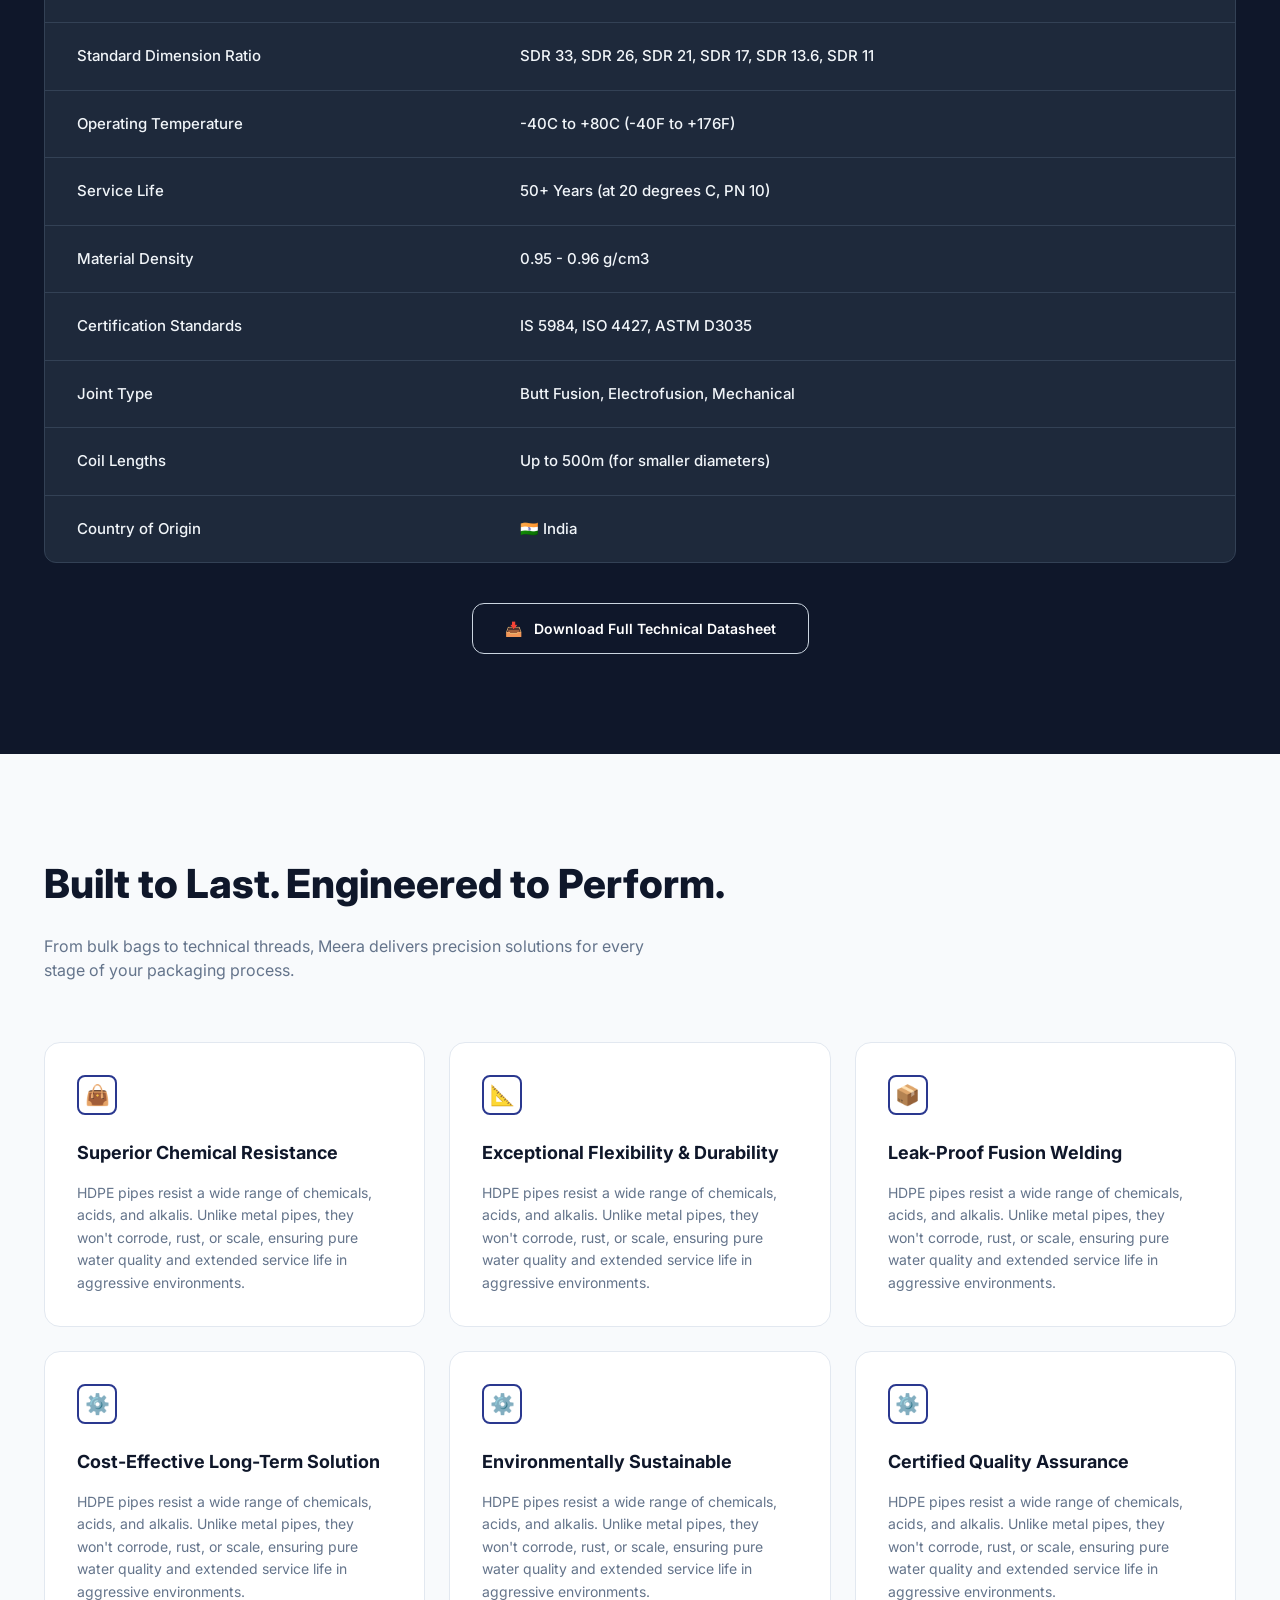
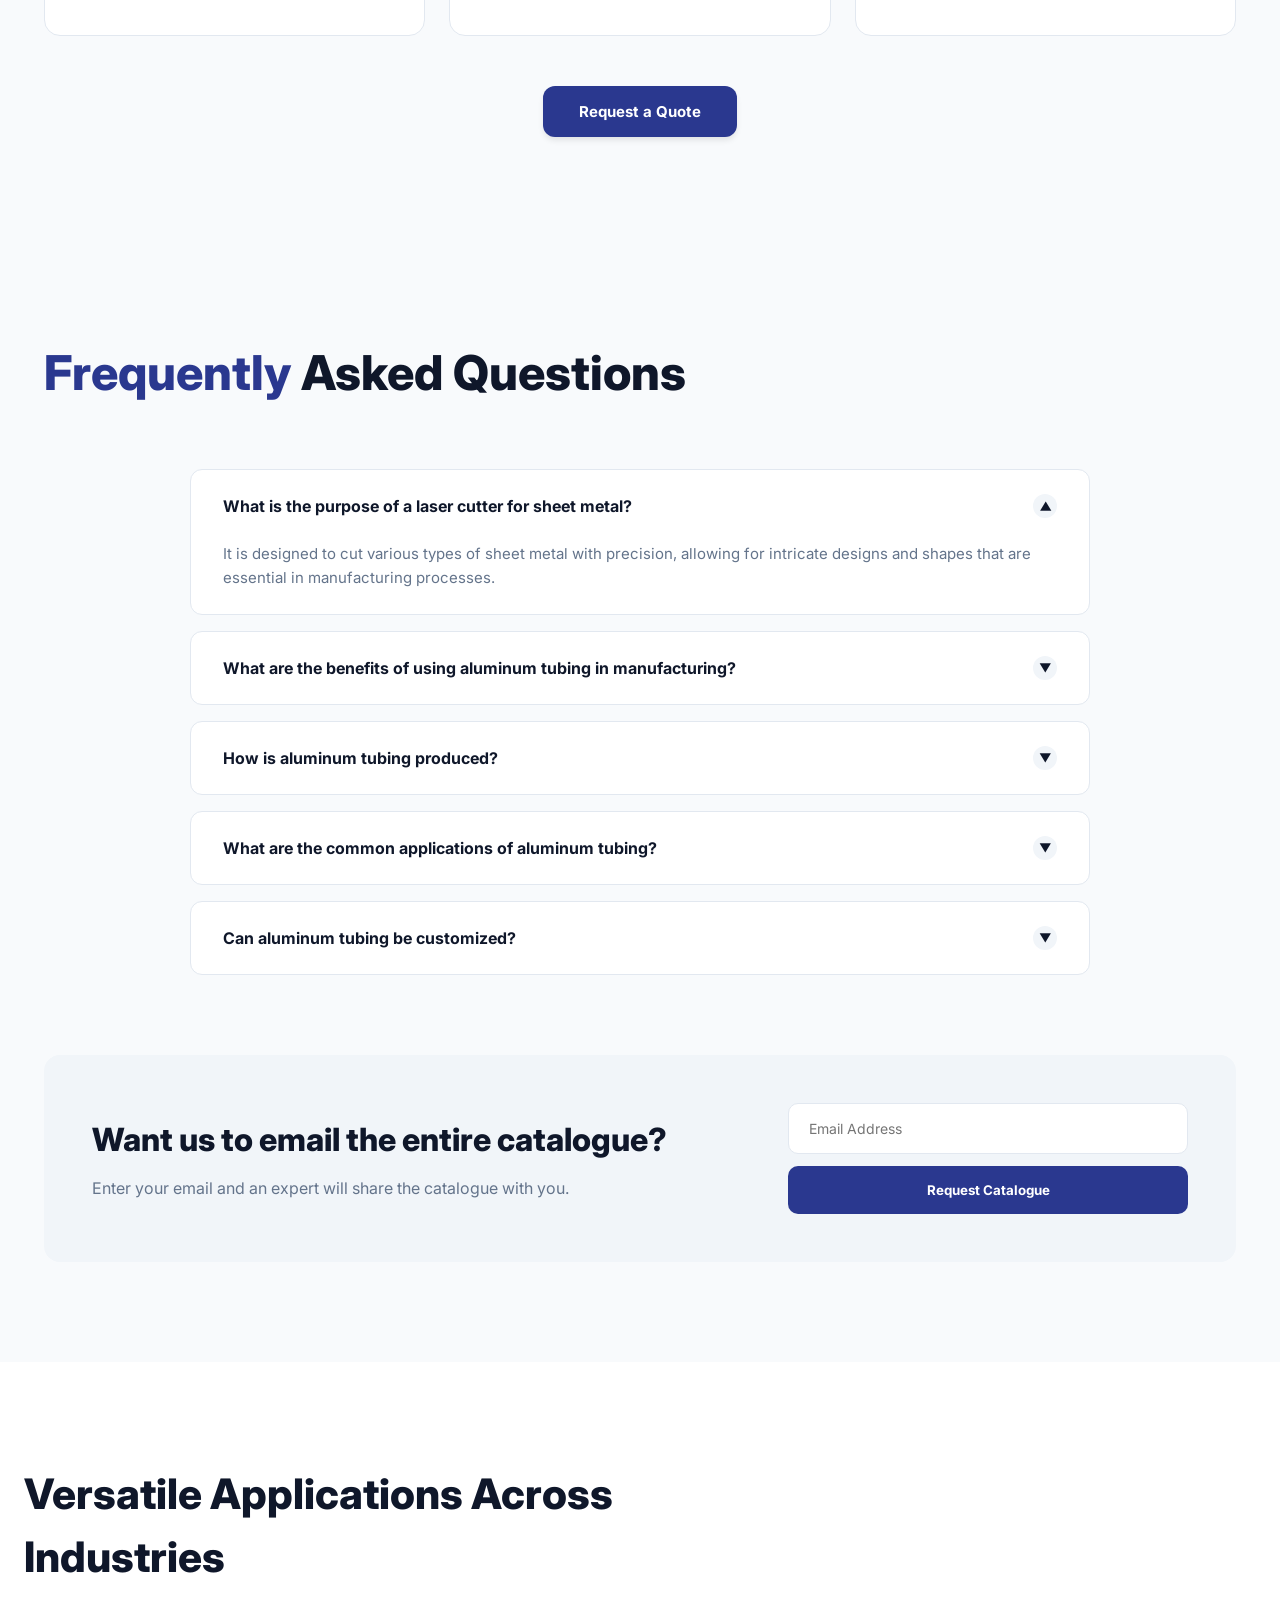
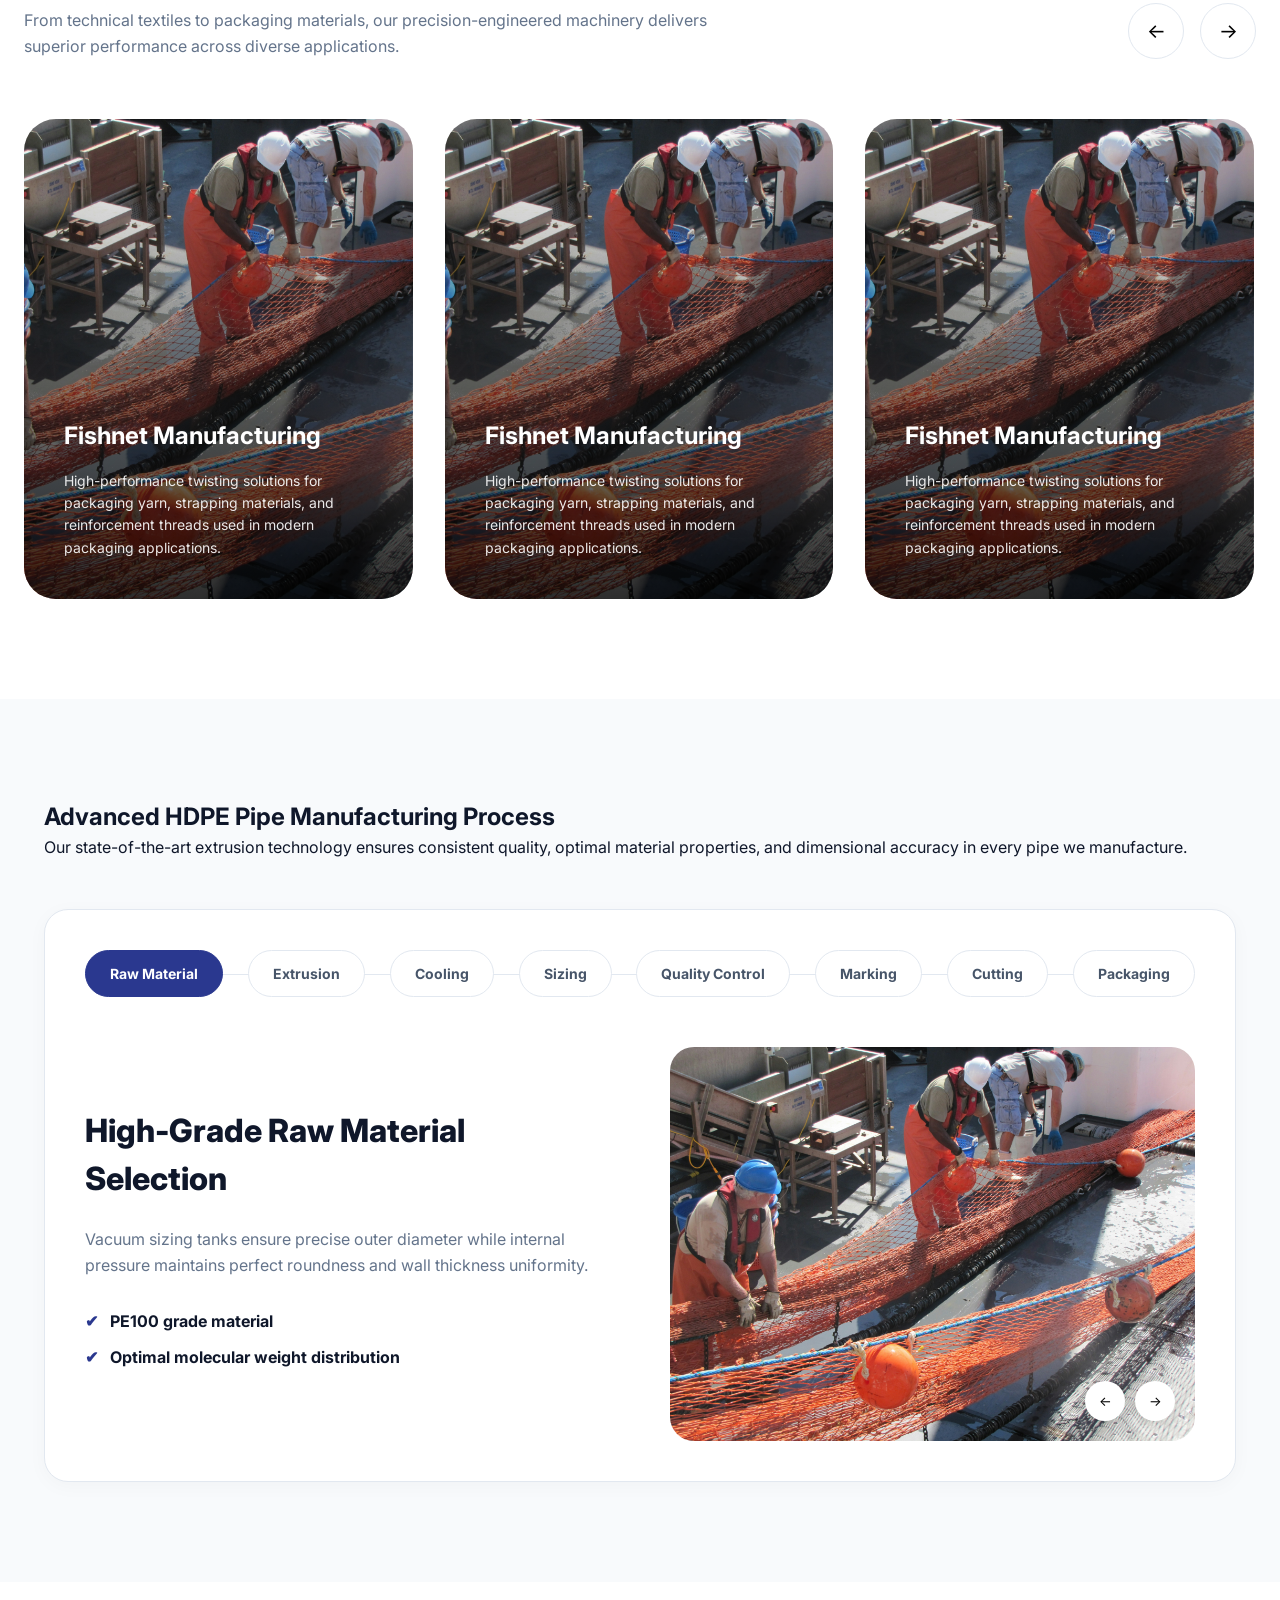
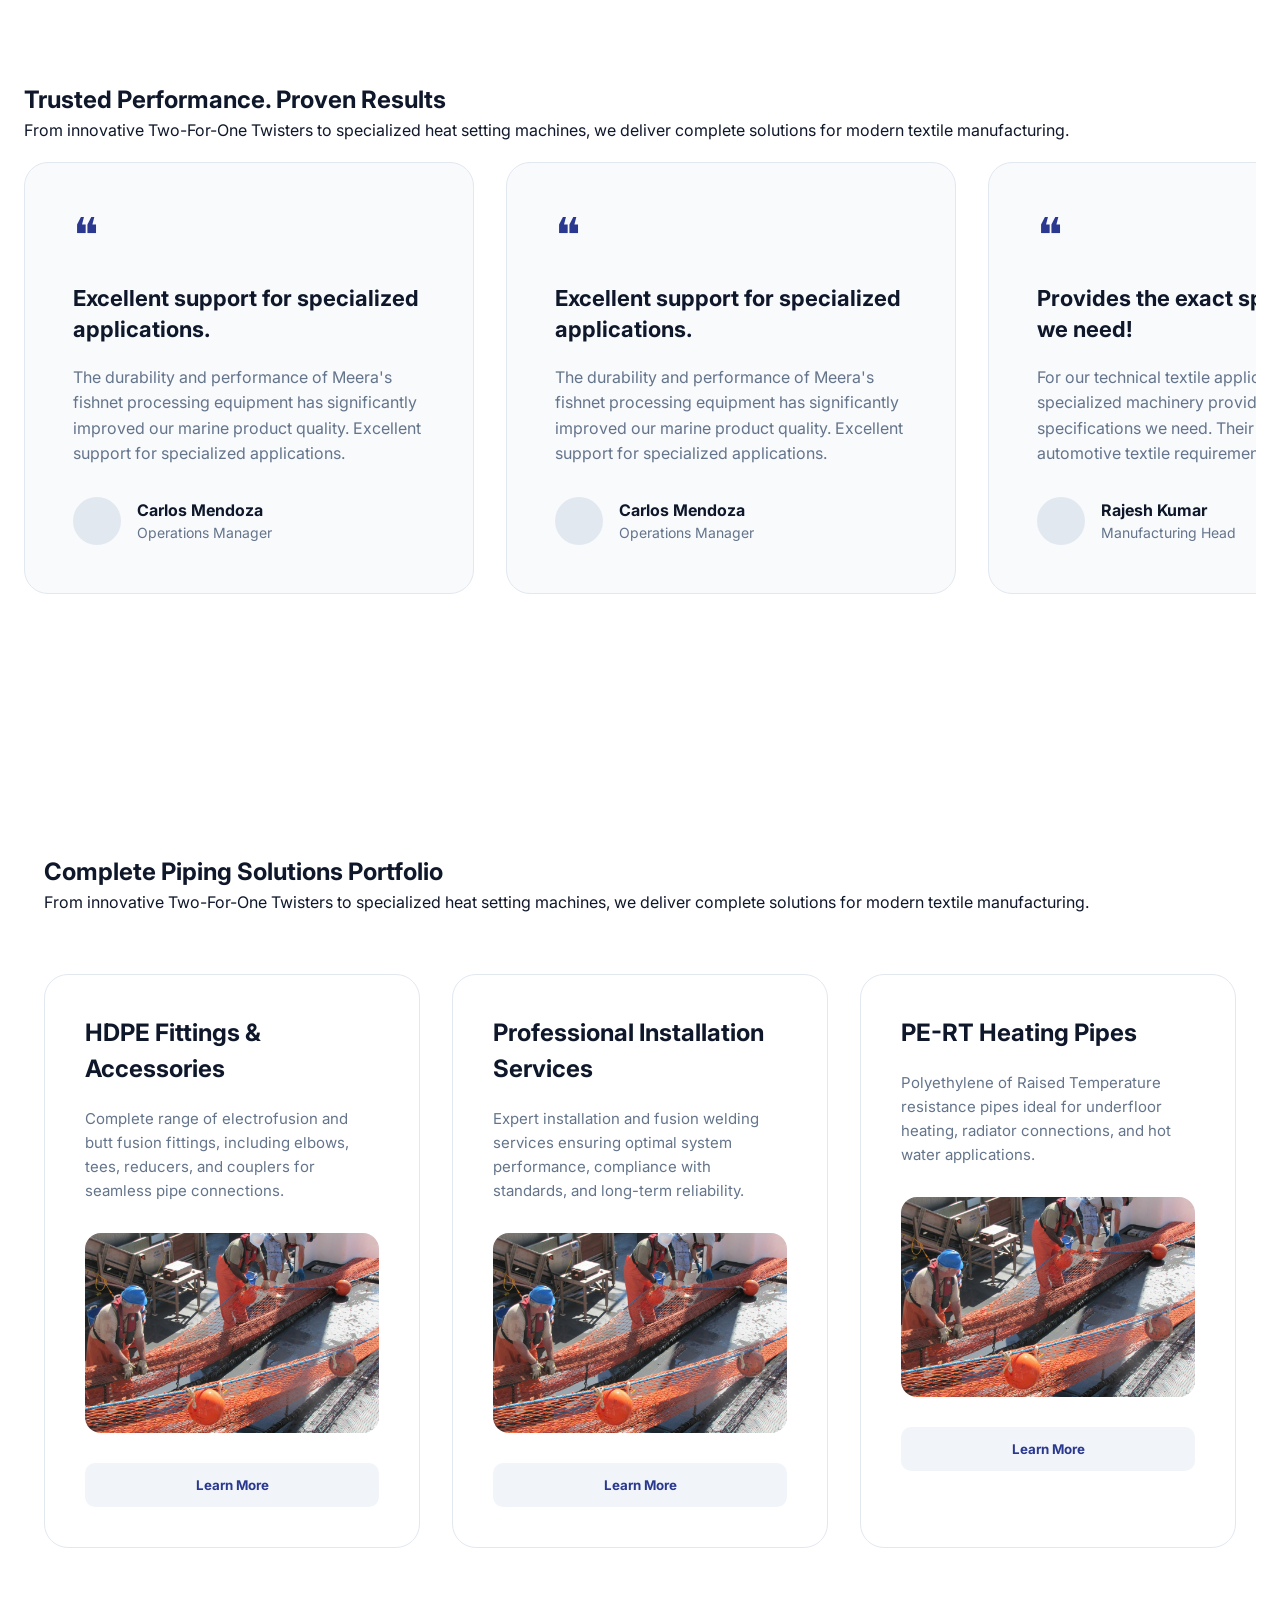
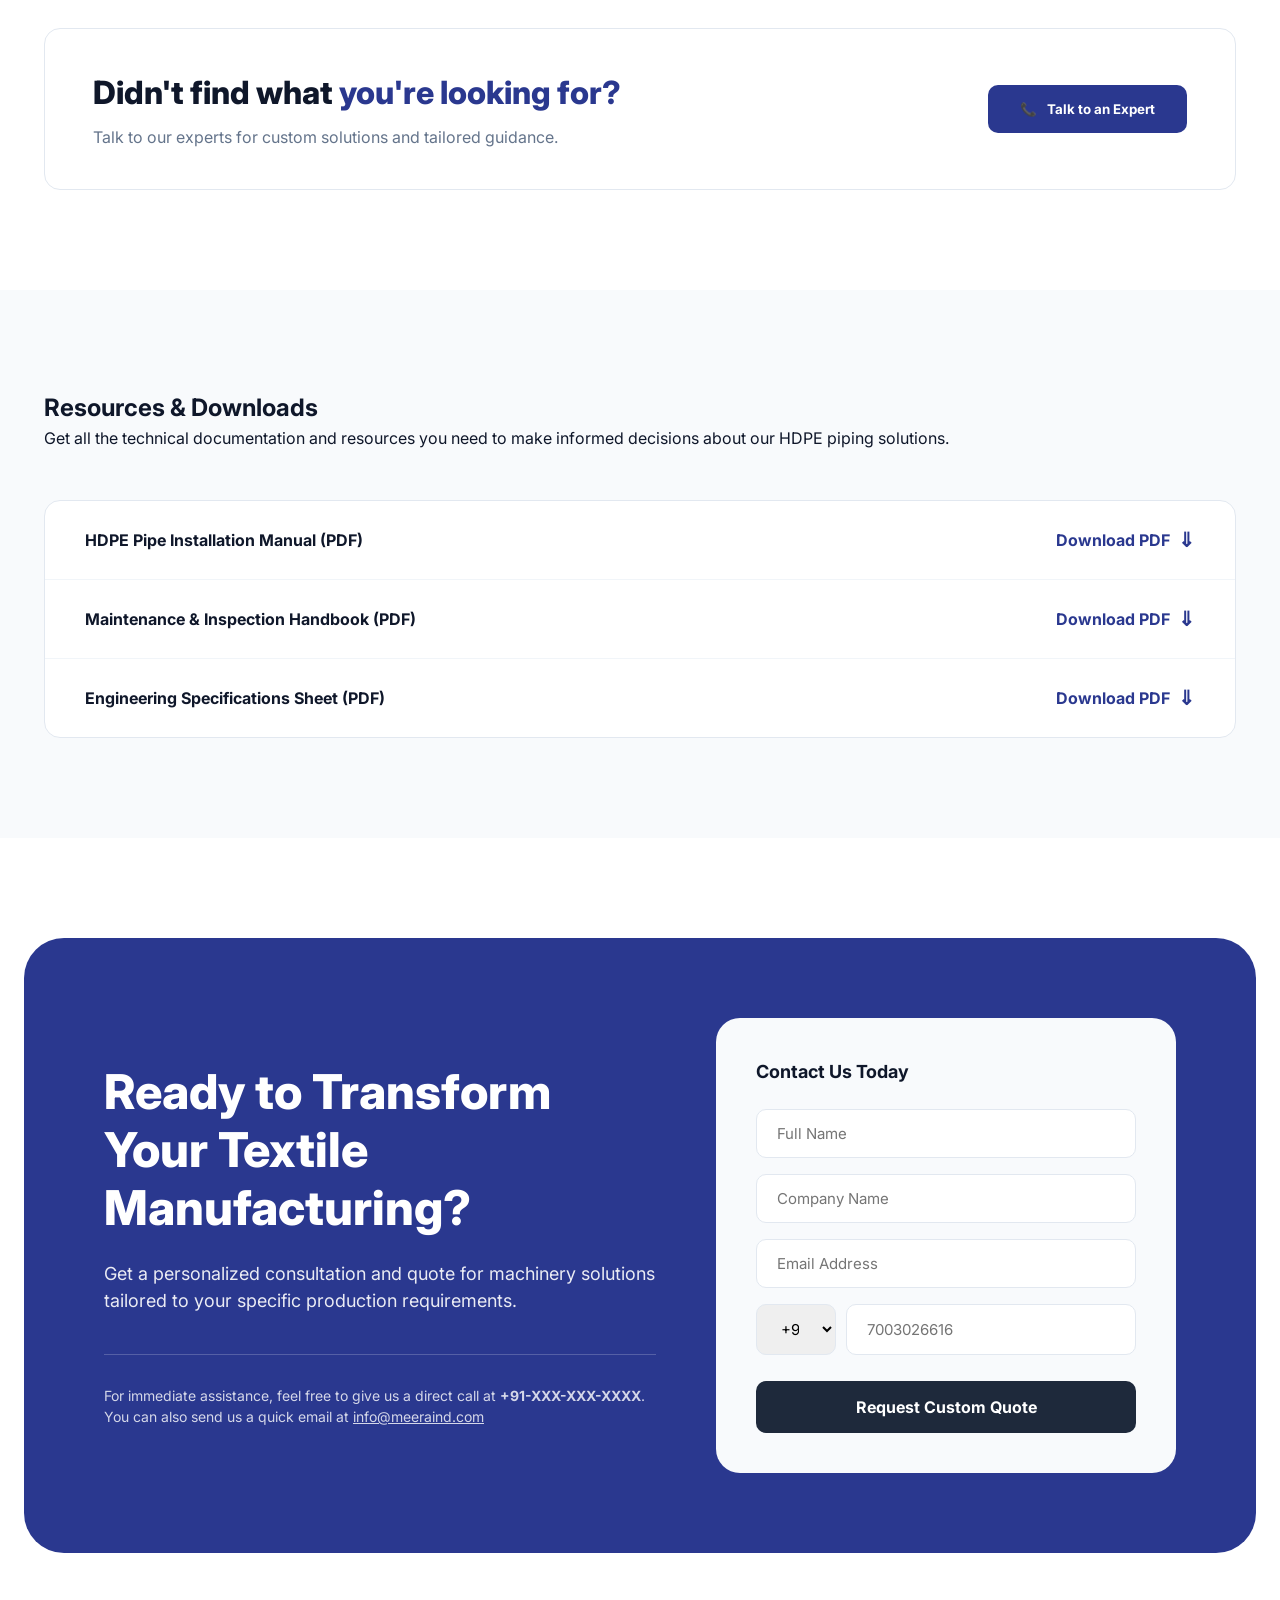
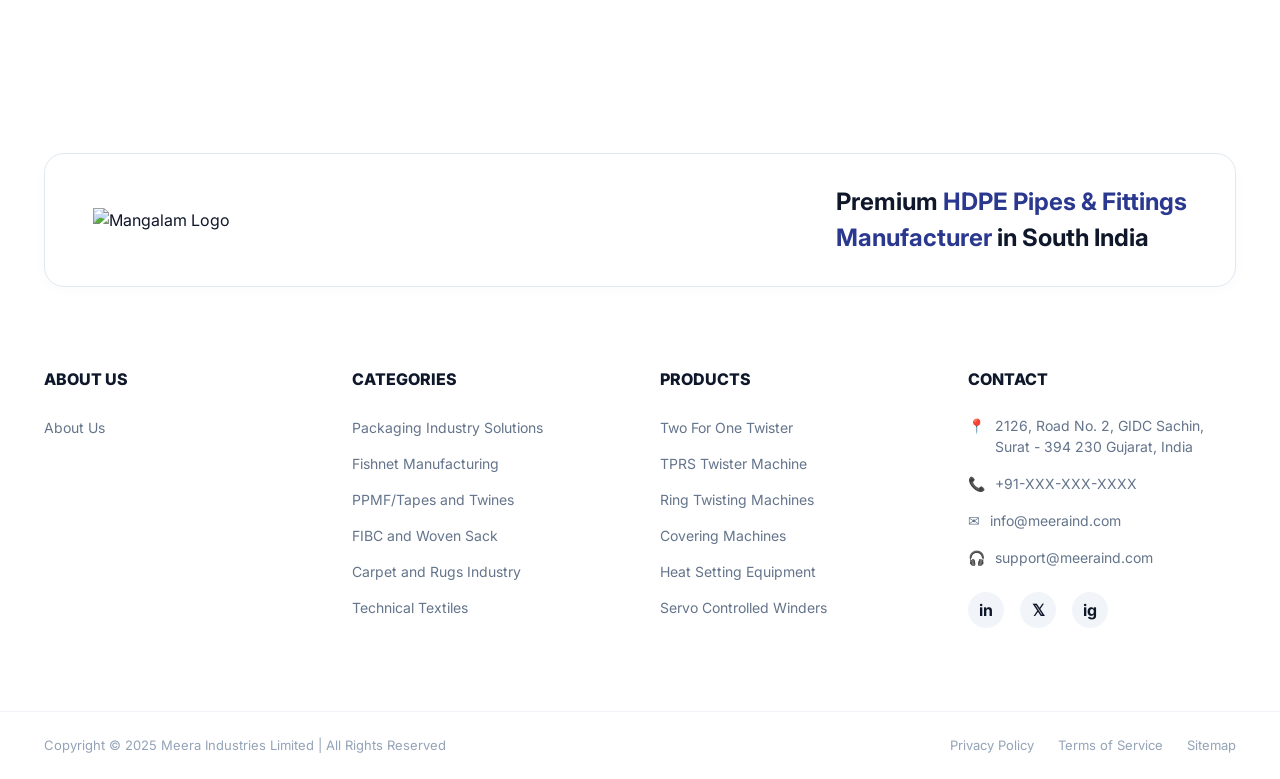
==== commit f017a7b4: "Footer section" ====
--- a/index.html
+++ b/index.html
@@ -23,6 +23,10 @@
         <div id="features-container"></div>
         <div id="faq-container"></div>
         <div id="applications-container"></div>
+        <div id="process-container"></div>
+        <div id="testimonials-container"></div>
+        <div id="portfolio-container"></div>
+        <div id="resources-container"></div>
         <div id="contact-container"></div>
     </main>
 
@@ -48,8 +52,15 @@
             await loadSection('features-container', 'sections/features.html');
             await loadSection('faq-container', 'sections/faq.html');
             await loadSection('applications-container', 'sections/applications.html');
+            await loadSection('process-container', 'sections/process.html');
+            await loadSection('testimonials-container', 'sections/testimonials.html');
+            await loadSection('portfolio-container', 'sections/portfolio.html');
+            await loadSection('resources-container', 'sections/resources.html');
             await loadSection('contact-container', 'sections/contact.html');
             await loadSection('footer-container', 'sections/footer.html');
+
+
+
 
 
             
--- a/styles.css
+++ b/styles.css
@@ -610,6 +610,606 @@
     opacity: 0.9;
 }
 
-/* Zoom Utility */
-.zoom-lens { position: absolute; border: 1px solid #d4d4d4; width: 120px; height: 120px; background: rgba(255,255,255,0.2); pointer-events: none; }
-.zoom-result { position: absolute; top:0; left:0; width:100%; height:100%; background-repeat:no-repeat; display:none; pointer-events:none; z-index:10; border-radius: 32px; }
+/* --- Process Section --- */
+.process-section {
+    padding: 100px 0;
+    background: #F8FAFC;
+}
+
+.process-box {
+    background: white;
+    border: 1px solid #E2E8F0;
+    border-radius: 24px;
+    padding: 40px;
+    margin-top: 50px;
+    box-shadow: 0 4px 20px rgba(0,0,0,0.03);
+}
+
+.process-tabs {
+    display: flex;
+    justify-content: space-between;
+    gap: 10px;
+    margin-bottom: 50px;
+    position: relative;
+}
+
+/* Horizontal connecting lines */
+.process-tabs::after {
+    content: '';
+    position: absolute;
+    top: 50%;
+    left: 40px;
+    right: 40px;
+    height: 1px;
+    background: #E2E8F0;
+    z-index: 1;
+}
+
+.tab-item {
+    padding: 12px 24px;
+    border-radius: 30px;
+    border: 1px solid #E2E8F0;
+    background: white;
+    font-size: 14px;
+    font-weight: 700;
+    color: #475569;
+    cursor: pointer;
+    z-index: 2;
+    transition: all 0.3s ease;
+    white-space: nowrap;
+}
+
+.tab-item.active {
+    background: #2A388F;
+    color: white;
+    border-color: #2A388F;
+}
+
+.process-content {
+    display: flex;
+    gap: 60px;
+    align-items: center;
+}
+
+.proc-text {
+    flex: 1;
+}
+
+.proc-text h3 {
+    font-size: 32px;
+    font-weight: 800;
+    margin-bottom: 24px;
+    color: #0F172A;
+}
+
+.proc-text p {
+    font-size: 16px;
+    color: #64748B;
+    line-height: 1.6;
+    margin-bottom: 30px;
+}
+
+.proc-list {
+    list-style: none;
+    padding: 0;
+}
+
+.proc-list li {
+    display: flex;
+    align-items: center;
+    gap: 12px;
+    font-weight: 700;
+    color: #0F172A;
+    margin-bottom: 12px;
+}
+
+.proc-list li span {
+    color: #2A388F;
+}
+
+.proc-visual {
+    flex: 1;
+}
+
+.proc-img-wrap {
+    position: relative;
+    border-radius: 24px;
+    overflow: hidden;
+}
+
+.proc-img-wrap img {
+    width: 100%;
+    display: block;
+}
+
+/* --- Testimonials Section --- */
+.testimonials-section {
+    padding: 100px 0;
+    background: #FFFFFF;
+}
+
+.testimonials-wrap {
+    display: flex;
+    gap: 32px;
+    overflow-x: auto;
+    padding: 20px 0 60px;
+    scrollbar-width: none; /* Hide scrollbar Firefox */
+}
+
+.testimonials-wrap::-webkit-scrollbar {
+    display: none; /* Hide scrollbar Chrome/Safari */
+}
+
+.test-card {
+    flex: 0 0 450px;
+    background: #F8FAFC;
+    border: 1px solid #E2E8F0;
+    border-radius: 24px;
+    padding: 48px;
+    transition: all 0.3s ease;
+}
+
+.test-card:hover {
+    transform: translateY(-10px);
+    box-shadow: 0 20px 40px rgba(0,0,0,0.05);
+}
+
+.quote-icon {
+    font-size: 48px;
+    color: #2A388F;
+    margin-bottom: 24px;
+    line-height: 1;
+}
+
+.test-card h3 {
+    font-size: 22px;
+    font-weight: 700;
+    color: #0F172A;
+    margin-bottom: 20px;
+    line-height: 1.4;
+}
+
+.test-card p {
+    color: #64748B;
+    font-size: 16px;
+    line-height: 1.6;
+    margin-bottom: 30px;
+}
+
+.test-user {
+    display: flex;
+    align-items: center;
+    gap: 16px;
+}
+
+.user-avatar {
+    width: 48px;
+    height: 48px;
+    background: #E2E8F0;
+    border-radius: 50%;
+}
+
+.user-info h4 {
+    font-size: 16px;
+    font-weight: 700;
+    color: #0F172A;
+}
+
+.user-info p {
+    font-size: 14px;
+    color: #64748B;
+    margin: 0;
+}
+
+/* --- Portfolio Section --- */
+.portfolio-section {
+    padding: 100px 0;
+    background: #FFFFFF;
+}
+
+.portfolio-grid-3 {
+    display: grid;
+    grid-template-columns: repeat(3, 1fr);
+    gap: 32px;
+    margin-top: 60px;
+}
+
+.port-card {
+    background: white;
+    border: 1px solid #E2E8F0;
+    border-radius: 24px;
+    padding: 40px;
+    display: flex;
+    flex-direction: column;
+    transition: all 0.3s ease;
+}
+
+.port-card h3 {
+    font-size: 24px;
+    font-weight: 700;
+    color: #0F172A;
+    margin-bottom: 20px;
+}
+
+.port-card p {
+    color: #64748B;
+    font-size: 15px;
+    line-height: 1.6;
+    margin-bottom: 30px;
+}
+
+.port-img {
+    width: 100%;
+    height: 200px;
+    background-size: cover;
+    background-position: center;
+    border-radius: 16px;
+    margin-bottom: 30px;
+}
+
+.btn-learn {
+    width: 100%;
+    padding: 14px;
+    background: #F1F5F9;
+    border: none;
+    border-radius: 10px;
+    color: #2A388F;
+    font-weight: 700;
+    cursor: pointer;
+    transition: background 0.3s ease;
+}
+
+.btn-learn:hover {
+    background: #E2E8F0;
+}
+
+/* --- Help CTA --- */
+.help-box {
+    margin-top: 80px;
+    background: white;
+    border: 1px solid #E2E8F0;
+    border-radius: 16px;
+    padding: 40px 48px;
+    display: flex;
+    justify-content: space-between;
+    align-items: center;
+    gap: 32px;
+}
+
+.help-text h2 {
+    font-size: 32px;
+    font-weight: 800;
+    color: #0F172A;
+    margin-bottom: 8px;
+}
+
+.help-text h2 span {
+    color: #2A388F;
+}
+
+.help-text p {
+    color: #64748B;
+    font-size: 16px;
+}
+
+.btn-expert {
+    background: #2A388F;
+    color: white;
+    padding: 16px 32px;
+    border-radius: 10px;
+    border: none;
+    font-weight: 700;
+    display: flex;
+    align-items: center;
+    gap: 10px;
+    cursor: pointer;
+    white-space: nowrap;
+}
+
+/* --- Resources Section --- */
+.resources-section {
+    padding: 100px 0;
+    background: #F8FAFC;
+}
+
+.resources-box {
+    background: white;
+    border: 1px solid #E2E8F0;
+    border-radius: 16px;
+    margin-top: 50px;
+    overflow: hidden;
+}
+
+.resource-row {
+    display: flex;
+    justify-content: space-between;
+    align-items: center;
+    padding: 24px 40px;
+    border-bottom: 1px solid #F1F5F9;
+}
+
+.resource-row:last-child {
+    border-bottom: none;
+}
+
+.res-title {
+    font-size: 16px;
+    font-weight: 700;
+    color: #0F172A;
+}
+
+.res-link {
+    display: flex;
+    align-items: center;
+    gap: 8px;
+    color: #2A388F;
+    font-weight: 700;
+    text-decoration: none;
+    transition: opacity 0.3s ease;
+}
+
+.res-link:hover {
+    opacity: 0.7;
+}
+
+.res-icon {
+    font-size: 20px;
+}
+
+/* --- Final Contact CTA --- */
+.contact-section {
+    padding: 100px 0;
+    background: #FFFFFF;
+}
+
+.cta-box {
+    background: #2A388F;
+    border-radius: 40px;
+    padding: 80px;
+    display: flex;
+    justify-content: space-between;
+    align-items: center;
+    gap: 60px;
+    color: white;
+}
+
+.cta-left {
+    flex: 1.2;
+}
+
+.cta-left h2 {
+    font-size: 48px;
+    font-weight: 800;
+    margin-bottom: 24px;
+    line-height: 1.2;
+}
+
+.cta-left p {
+    font-size: 18px;
+    opacity: 0.9;
+    margin-bottom: 40px;
+}
+
+.cta-divider {
+    height: 1px;
+    background: rgba(255,255,255,0.2);
+    margin-bottom: 30px;
+}
+
+.cta-footer-text {
+    font-size: 14px;
+    opacity: 0.8;
+}
+
+.cta-footer-text a {
+    color: white;
+    text-decoration: underline;
+}
+
+.cta-right {
+    flex: 1;
+}
+
+.contact-card {
+    background: #F8FAFC;
+    border-radius: 24px;
+    padding: 40px;
+    color: #475569;
+}
+
+.contact-card h3 {
+    font-size: 18px;
+    font-weight: 700;
+    color: #0F172A;
+    margin-bottom: 24px;
+}
+
+.cta-form {
+    display: flex;
+    flex-direction: column;
+    gap: 16px;
+}
+
+.cta-form input, .cta-form select {
+    padding: 14px 20px;
+    border: 1px solid #E2E8F0;
+    border-radius: 10px;
+    font-size: 15px;
+}
+
+.phone-input {
+    display: flex;
+    gap: 10px;
+}
+
+.phone-input select {
+    width: 80px;
+}
+
+.phone-input input {
+    flex: 1;
+}
+
+.btn-submit-cta {
+    background: #1E293B;
+    color: white;
+    padding: 16px;
+    border: none;
+    border-radius: 10px;
+    font-weight: 700;
+    font-size: 16px;
+    cursor: pointer;
+    margin-top: 10px;
+    transition: background 0.3s ease;
+}
+
+.btn-submit-cta:hover {
+    background: #0F172A;
+}
+
+/* --- Final Footer --- */
+.main-footer {
+    padding: 100px 0 0;
+    background: #FFFFFF;
+}
+
+.footer-banner {
+    background: white;
+    border: 1px solid #E2E8F0;
+    border-radius: 20px;
+    padding: 30px 48px;
+    display: flex;
+    justify-content: space-between;
+    align-items: center;
+    margin-bottom: 80px;
+    box-shadow: 0 4px 15px rgba(0,0,0,0.02);
+}
+
+.f-logo {
+    height: 48px;
+}
+
+.footer-banner-text h3 {
+    font-size: 24px;
+    font-weight: 700;
+    color: #0F172A;
+}
+
+.footer-banner-text h3 span {
+    color: #2A388F;
+}
+
+.footer-banner-text p {
+    font-size: 24px;
+    font-weight: 700;
+}
+
+.footer-banner-text p span {
+    color: #2A388F;
+}
+
+.footer-grid {
+    display: grid;
+    grid-template-columns: repeat(4, 1fr);
+    gap: 40px;
+    padding-bottom: 80px;
+}
+
+.footer-col h4 {
+    font-size: 16px;
+    font-weight: 800;
+    color: #0F172A;
+    margin-bottom: 24px;
+    text-transform: uppercase;
+}
+
+.footer-col ul {
+    list-style: none;
+    padding: 0;
+}
+
+.footer-col ul li {
+    margin-bottom: 12px;
+}
+
+.footer-col ul li a {
+    color: #64748B;
+    text-decoration: none;
+    font-size: 14px;
+    transition: color 0.3s;
+}
+
+.footer-col ul li a:hover {
+    color: #2A388F;
+}
+
+.foot-info {
+    font-size: 14px;
+    color: #64748B;
+    margin-bottom: 16px;
+    display: flex;
+    gap: 10px;
+}
+
+.social-links {
+    display: flex;
+    gap: 16px;
+    margin-top: 24px;
+}
+
+.social-links a {
+    width: 36px;
+    height: 36px;
+    background: #F1F5F9;
+    border-radius: 50%;
+    display: flex;
+    align-items: center;
+    justify-content: center;
+    color: #0F172A;
+    text-decoration: none;
+    font-weight: 700;
+}
+
+.footer-bottom {
+    border-top: 1px solid #F1F5F9;
+    padding: 24px 0;
+    font-size: 13px;
+    color: #94A3B8;
+}
+
+.bottom-links {
+    display: flex;
+    gap: 24px;
+}
+
+.bottom-links a {
+    color: #94A3B8;
+    text-decoration: none;
+}
+
+.flex-between {
+    display: flex;
+    justify-content: space-between;
+    align-items: center;
+}
+
+.proc-nav {
+    position: absolute;
+    bottom: 20px;
+    right: 20px;
+    display: flex;
+    gap: 10px;
+}
+
+.p-nav {
+    width: 40px;
+    height: 40px;
+    background: white;
+    border: none;
+    border-radius: 50%;
+    cursor: pointer;
+    display: flex;
+    align-items: center;
+    justify-content: center;
+    box-shadow: 0 4px 10px rgba(0,0,0,0.1);
+}
